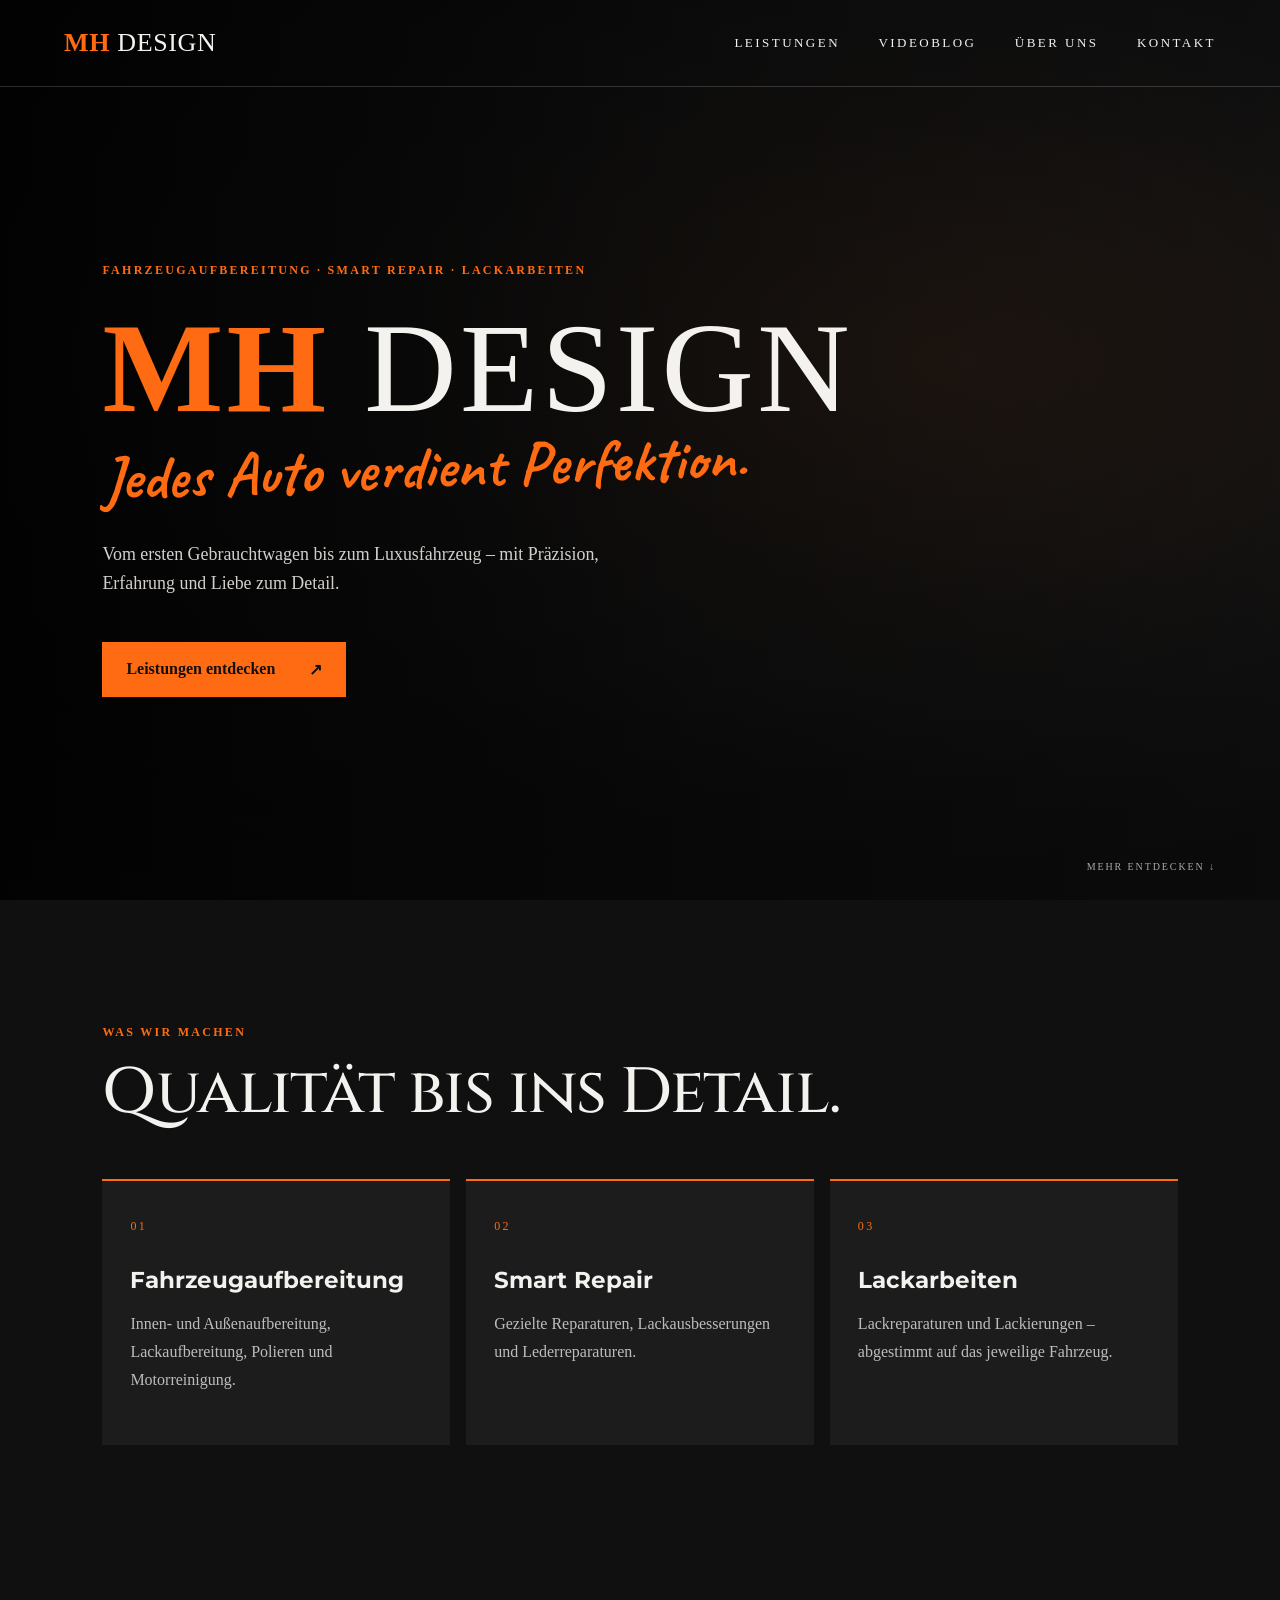
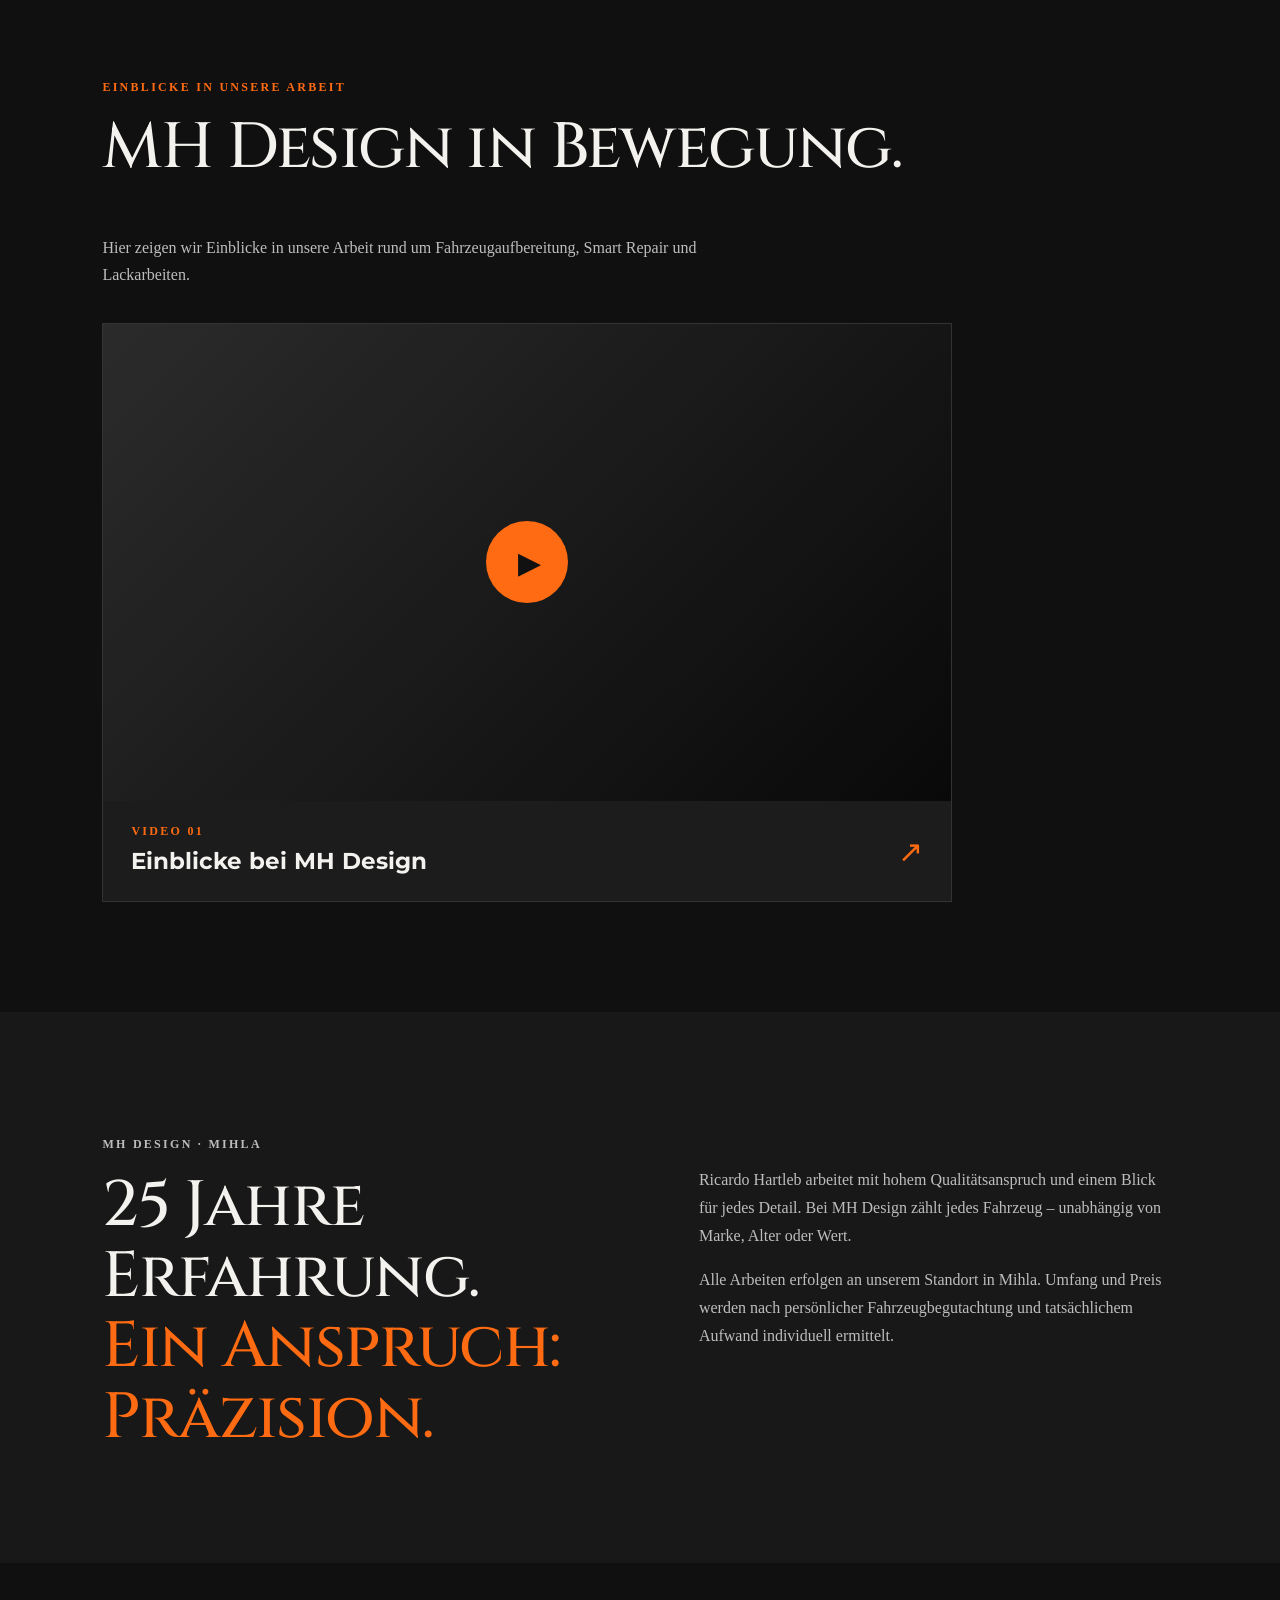
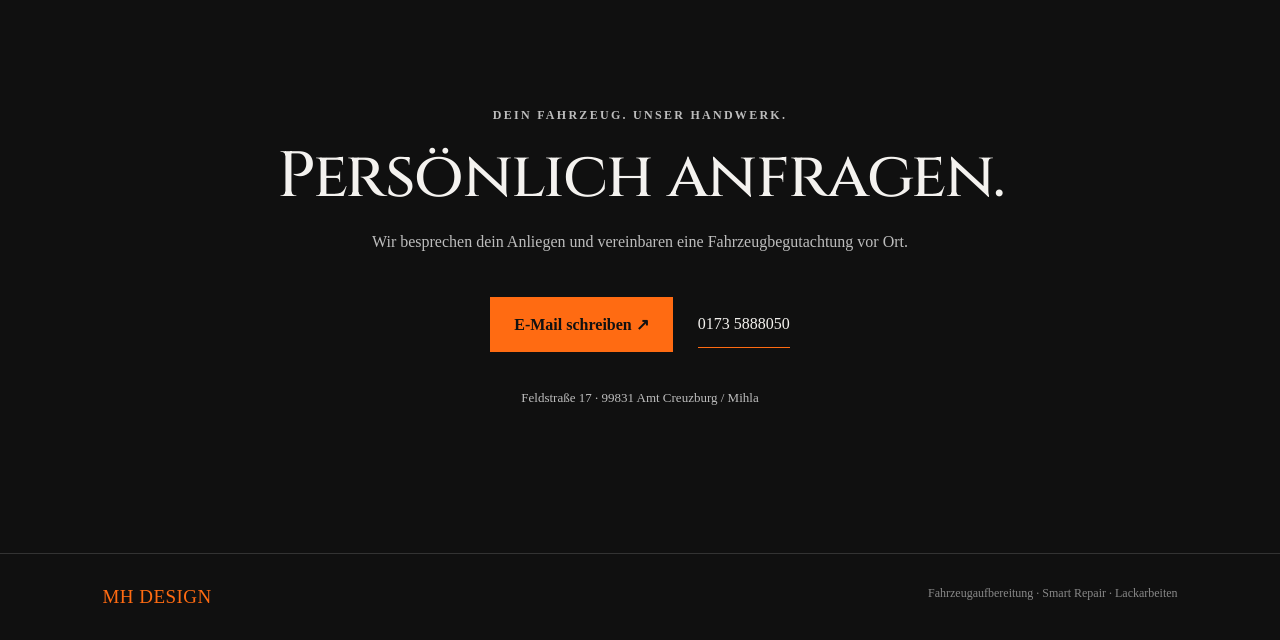
==== index.html @ f932d49b "Add supplied video and complete unpublished videoblog player" ====
<!doctype html>
<html lang="de"><head><meta charset="utf-8"><meta name="viewport" content="width=device-width, initial-scale=1"><meta name="theme-color" content="#101010"><meta name="description" content="MH Design in Mihla: Fahrzeugaufbereitung, Smart Repair und Lackarbeiten mit 25 Jahren Erfahrung. Individuelle Begutachtung vor Ort."><meta name="robots" content="noindex,nofollow"><title>MH Design | Fahrzeugaufbereitung & Smart Repair in Mihla</title><link rel="stylesheet" href="styles.css"></head>
<body><header class="nav"><a class="brand" href="#start" aria-label="MH Design Startseite"><span>MH</span> DESIGN</a><nav aria-label="Hauptnavigation"><a href="#leistungen">Leistungen</a><a href="#videoblog">Videoblog</a><a href="#ueber-uns">Über uns</a><a href="#kontakt">Kontakt</a></nav></header>
<main><section class="hero" id="start" aria-label="MH Design Fahrzeugaufbereitung und Smart Repair"><div class="shade"></div><div class="hero-content"><p class="eyebrow">FAHRZEUGAUFBEREITUNG · SMART REPAIR · LACKARBEITEN</p><h1><span>MH</span> DESIGN</h1><p class="claim">Jedes Auto verdient Perfektion.</p><p class="intro">Vom ersten Gebrauchtwagen bis zum Luxusfahrzeug – mit Präzision, Erfahrung und Liebe zum Detail.</p><a class="cta" href="#leistungen">Leistungen entdecken <span aria-hidden="true">↗</span></a></div><div class="scroll-note" aria-hidden="true">MEHR ENTDECKEN ↓</div></section>
<section id="leistungen" class="section"><p class="eyebrow">WAS WIR MACHEN</p><h2>Qualität bis ins Detail.</h2><div class="cards"><article><span class="number">01</span><h3>Fahrzeugaufbereitung</h3><p>Innen- und Außenaufbereitung, Lackaufbereitung, Polieren und Motorreinigung.</p></article><article><span class="number">02</span><h3>Smart Repair</h3><p>Gezielte Reparaturen, Lackausbesserungen und Lederreparaturen.</p></article><article><span class="number">03</span><h3>Lackarbeiten</h3><p>Lackreparaturen und Lackierungen – abgestimmt auf das jeweilige Fahrzeug.</p></article></div></section>
<section id="videoblog" class="section video-blog"><p class="eyebrow">EINBLICKE IN UNSERE ARBEIT</p><h2>MH Design in Bewegung.</h2><p>Hier zeigen wir Einblicke in unsere Arbeit rund um Fahrzeugaufbereitung, Smart Repair und Lackarbeiten.</p><a class="video-card" href="videoblog.html" aria-label="Videoblog öffnen"><div class="video-cover"><span class="play" aria-hidden="true">▶</span></div><div class="video-meta"><div><span class="eyebrow">VIDEO 01</span><h3>Einblicke bei MH Design</h3></div><span class="video-arrow" aria-hidden="true">↗</span></div></a></section>
<section id="ueber-uns" class="section about"><div><p class="eyebrow">MH DESIGN · MIHLA</p><h2>25 Jahre Erfahrung.<br><em>Ein Anspruch: Präzision.</em></h2></div><div><p>Ricardo Hartleb arbeitet mit hohem Qualitätsanspruch und einem Blick für jedes Detail. Bei MH Design zählt jedes Fahrzeug – unabhängig von Marke, Alter oder Wert.</p><p>Alle Arbeiten erfolgen an unserem Standort in Mihla. Umfang und Preis werden nach persönlicher Fahrzeugbegutachtung und tatsächlichem Aufwand individuell ermittelt.</p></div></section>
<section id="kontakt" class="section contact"><p class="eyebrow">DEIN FAHRZEUG. UNSER HANDWERK.</p><h2>Persönlich anfragen.</h2><p>Wir besprechen dein Anliegen und vereinbaren eine Fahrzeugbegutachtung vor Ort.</p><div class="contact-actions"><a class="cta" href="mailto:mhdesign.smartrepair@gmail.com">E-Mail schreiben ↗</a><a class="secondary" href="tel:+491735888050">0173 5888050</a></div><p class="address">Feldstraße 17 · 99831 Amt Creuzburg / Mihla</p></section></main><footer><span>MH DESIGN</span><span>Fahrzeugaufbereitung · Smart Repair · Lackarbeiten</span></footer>
</body></html>
---- styles.css ----
@import url('https://fonts.googleapis.com/css2?family=Cinzel:wght@400;500;600;700&family=Montserrat:wght@400;500;600;700;800&family=Caveat:wght@500;600;700&display=swap');
:root{color-scheme:dark;--orange:#ff6b12;--bg:#101010;--fg:#f4f2ef}*{box-sizing:border-box}html{scroll-behavior:smooth}body{margin:0;background:var(--bg);color:var(--fg);font-family:'Times New Roman',Times,'Liberation Serif',serif}a{color:inherit;text-decoration:none}.nav{position:absolute;z-index:5;top:0;left:0;width:100%;display:flex;align-items:center;justify-content:space-between;padding:28px clamp(20px,5vw,90px);border-bottom:1px solid #ffffff2a}.brand{font-family:'Times New Roman',Times,'Liberation Serif',serif;font-size:26px;letter-spacing:.08em}.brand span,h1 span{color:var(--orange)}nav{display:flex;gap:clamp(12px,3vw,42px)}nav a{font-size:13px;letter-spacing:.08em}nav a:hover,.secondary:hover{color:var(--orange)}.hero{position:relative;min-height:100svh;display:flex;align-items:center;overflow:hidden;background:radial-gradient(ellipse at 75% 40%,#31231b 0%,#171717 44%,#080808 100%)}.hero-video,.shade{position:absolute;inset:0;width:100%;height:100%}.hero-video{object-fit:cover}.shade{background:linear-gradient(90deg,rgba(0,0,0,.85) 0%,rgba(0,0,0,.52) 54%,rgba(0,0,0,.35) 100%),linear-gradient(0deg,#101010 0%,transparent 24%)}.hero-content{position:relative;z-index:2;max-width:950px;padding:145px clamp(20px,8vw,140px) 100px}.eyebrow{color:var(--orange);font-size:12px;font-weight:700;letter-spacing:.24em;line-height:1.7}h1{font-family:'Times New Roman',Times,'Liberation Serif',serif;font-size:clamp(64px,10vw,148px);font-weight:400;letter-spacing:-.06em;line-height:1.02;margin:22px 0 14px;white-space:nowrap}.claim{font-size:clamp(23px,3vw,42px);font-weight:700;margin:0 0 22px}.intro{max-width:570px;color:#d3d0cc;font-size:clamp(16px,1.4vw,19px);line-height:1.65}.cta{display:inline-flex;gap:34px;align-items:center;justify-content:space-between;background:var(--orange);padding:18px 24px;margin-top:25px;color:#111;font-weight:800;transition:background .2s}.cta:hover{background:#ff914c}.scroll-note{position:absolute;z-index:2;bottom:28px;right:5vw;color:#aaa;font-size:10px;letter-spacing:.25em}.section{padding:110px clamp(20px,8vw,140px);max-width:1600px;margin:auto}h2{font-size:clamp(38px,5vw,68px);line-height:1.1;letter-spacing:-.035em;margin:16px 0 50px}.cards{display:grid;grid-template-columns:repeat(3,1fr);gap:16px}.cards article{padding:35px 28px;background:#1c1c1c;border-top:2px solid var(--orange);min-height:260px}.number{color:var(--orange);font-size:12px;letter-spacing:.2em}h3{font-size:23px;margin:32px 0 14px}.cards p,.about p,.contact p{color:#bdbdbd;line-height:1.75}.about{display:grid;grid-template-columns:1.1fr 1fr;gap:70px;background:#181818}.about h2{margin-bottom:0}.about em{font-style:normal;color:var(--orange)}.about>div:last-child{padding-top:28px}.contact{text-align:center;padding-top:130px;padding-bottom:130px}.contact h2{margin-bottom:15px}.contact-actions{display:flex;gap:25px;justify-content:center;align-items:center;flex-wrap:wrap}.secondary{margin-top:25px;border-bottom:1px solid var(--orange);padding:14px 0}.address{margin-top:35px;font-size:13px}footer{border-top:1px solid #333;padding:32px clamp(20px,8vw,140px);display:flex;justify-content:space-between;gap:15px;color:#888;font-size:12px}footer span:first-child{font-family:'Times New Roman',Times,'Liberation Serif',serif;color:var(--orange);font-size:19px}@media(max-width:700px){.nav{padding:18px 20px}.brand{font-size:19px}nav{gap:12px}nav a{font-size:11px}.hero-content{padding-top:140px}.eyebrow{font-size:10px}h1{font-size:clamp(50px,12vw,90px)}.cards,.about{grid-template-columns:1fr}.section{padding-top:75px;padding-bottom:75px}.about{gap:5px}.about>div:last-child{padding-top:0}footer{flex-direction:column}}@media(prefers-reduced-motion:reduce){html{scroll-behavior:auto}.hero-video{display:none}.hero{background:#171717 url('assets/1268.png') center/cover no-repeat}}
/* Typografie nach MH-Design-Werbematerialien: elegante Versalien, klare Lauftexte, sparsame Handschrift-Akzente. */
.brand,h1,footer span:first-child{font-weight:500;letter-spacing:.025em}
.brand span,h1 span{font-weight:600}
.eyebrow,nav a,.scroll-note{letter-spacing:.19em;text-transform:uppercase}
.claim{font-family:'Caveat',cursive;font-size:clamp(34px,4.8vw,70px);font-weight:700;line-height:1.05;color:var(--orange);transform:rotate(-2deg);transform-origin:left center;margin:6px 0 28px}
h2{font-family:'Cinzel',Georgia,serif;font-weight:500;letter-spacing:-.025em}
h3{font-family:'Montserrat',Arial,sans-serif;font-weight:700}
@media(max-width:700px){h1{font-size:clamp(43px,10.5vw,78px)}.claim{font-size:clamp(34px,8vw,52px)}}

/* Anklickbarer Videoblog */
.video-blog>p:not(.eyebrow){color:#bdbdbd;line-height:1.7;max-width:640px}.video-card{display:block;max-width:850px;margin-top:35px;background:#1c1c1c;overflow:hidden;border:1px solid #333}.video-card:hover{border-color:var(--orange)}.video-cover{aspect-ratio:16/9;background:linear-gradient(135deg,#2b2b2b,#090909);display:grid;place-items:center}.play{display:grid;place-items:center;background:var(--orange);color:#111;width:82px;height:82px;border-radius:50%;font-size:30px;padding-left:5px}.video-meta{display:flex;align-items:center;justify-content:space-between;padding:20px 28px}.video-meta h3{margin:6px 0}.video-arrow{font-size:30px;color:var(--orange)}.subnav{position:relative}.video-page{min-height:80vh;padding-top:65px}.video-page h1{font-size:clamp(48px,7vw,90px);white-space:normal}.video-page article{max-width:980px}.video-page article h2{font-size:clamp(25px,3vw,40px);margin:45px 0 20px}.blog-player{display:block;width:100%;aspect-ratio:16/9;background:#080808;border:1px solid #333}.video-page article p{color:#bdbdbd;line-height:1.7}.video-page .secondary{display:inline-block}
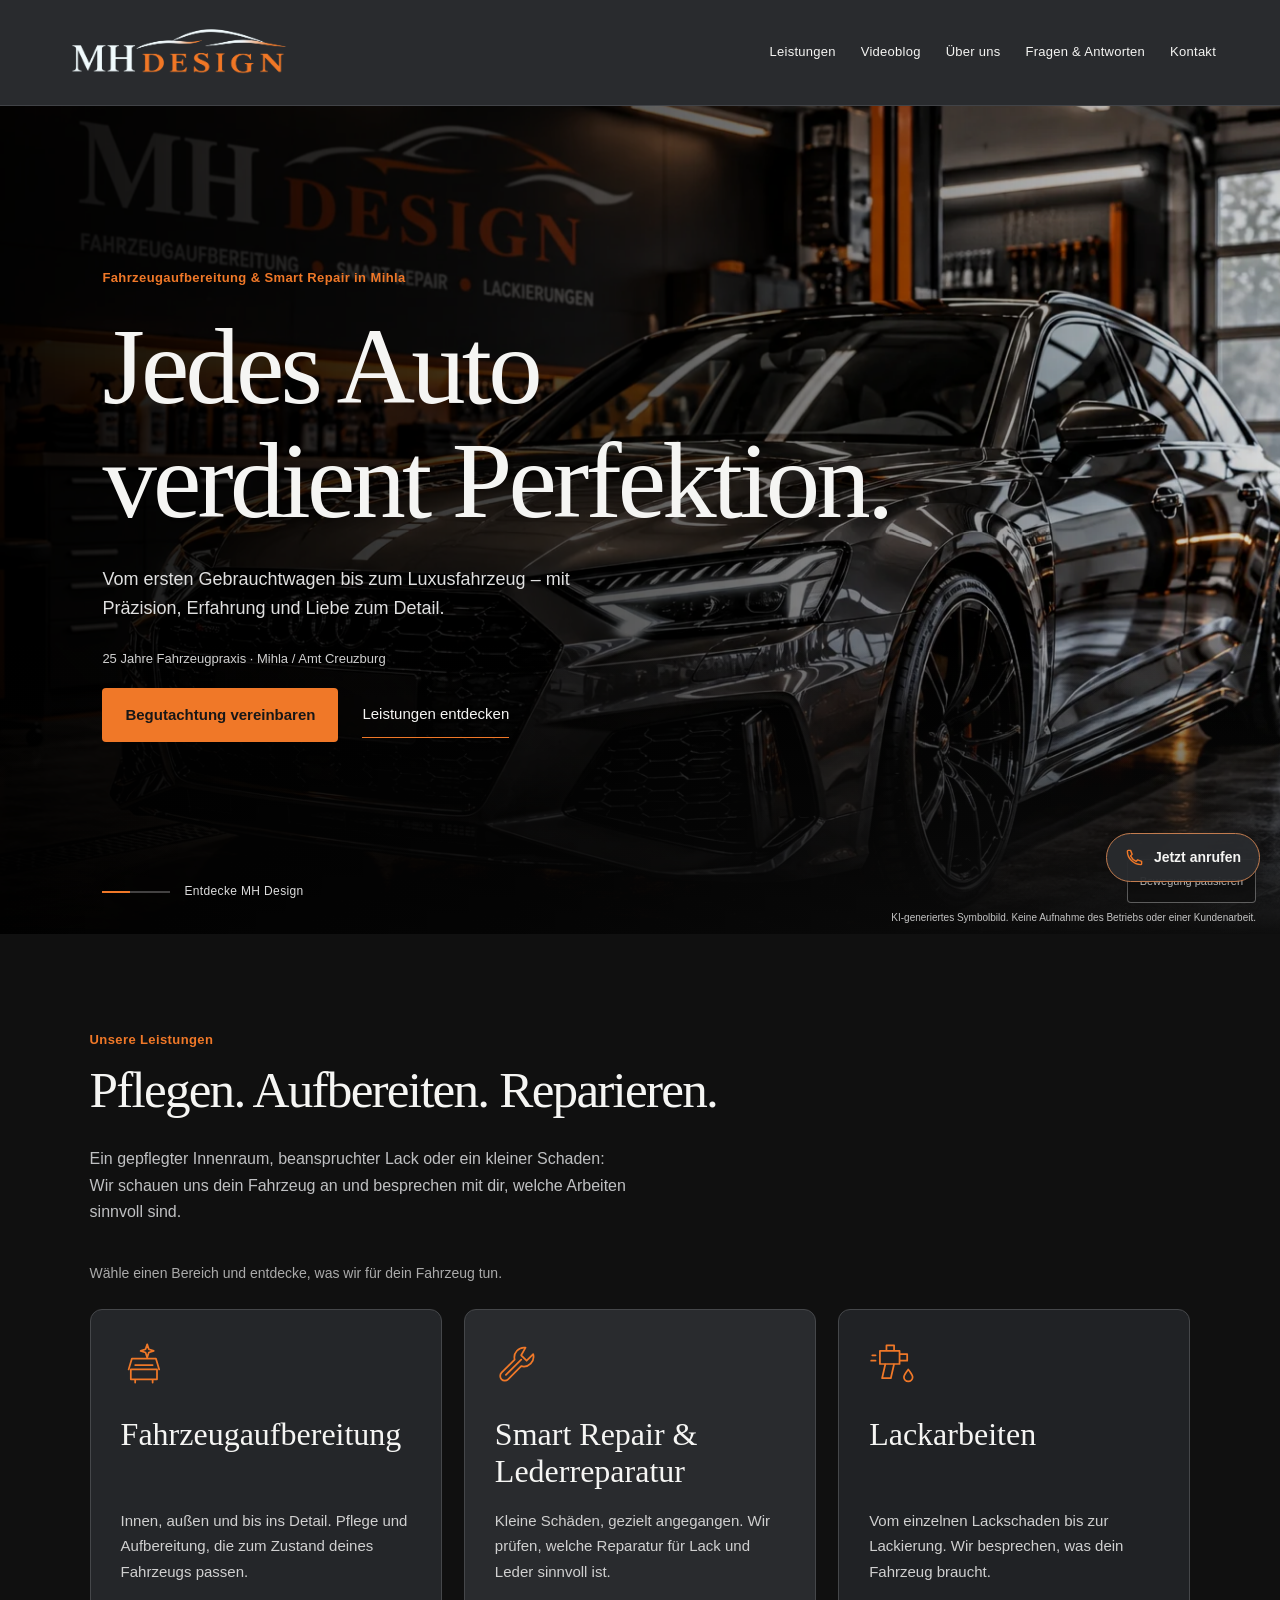
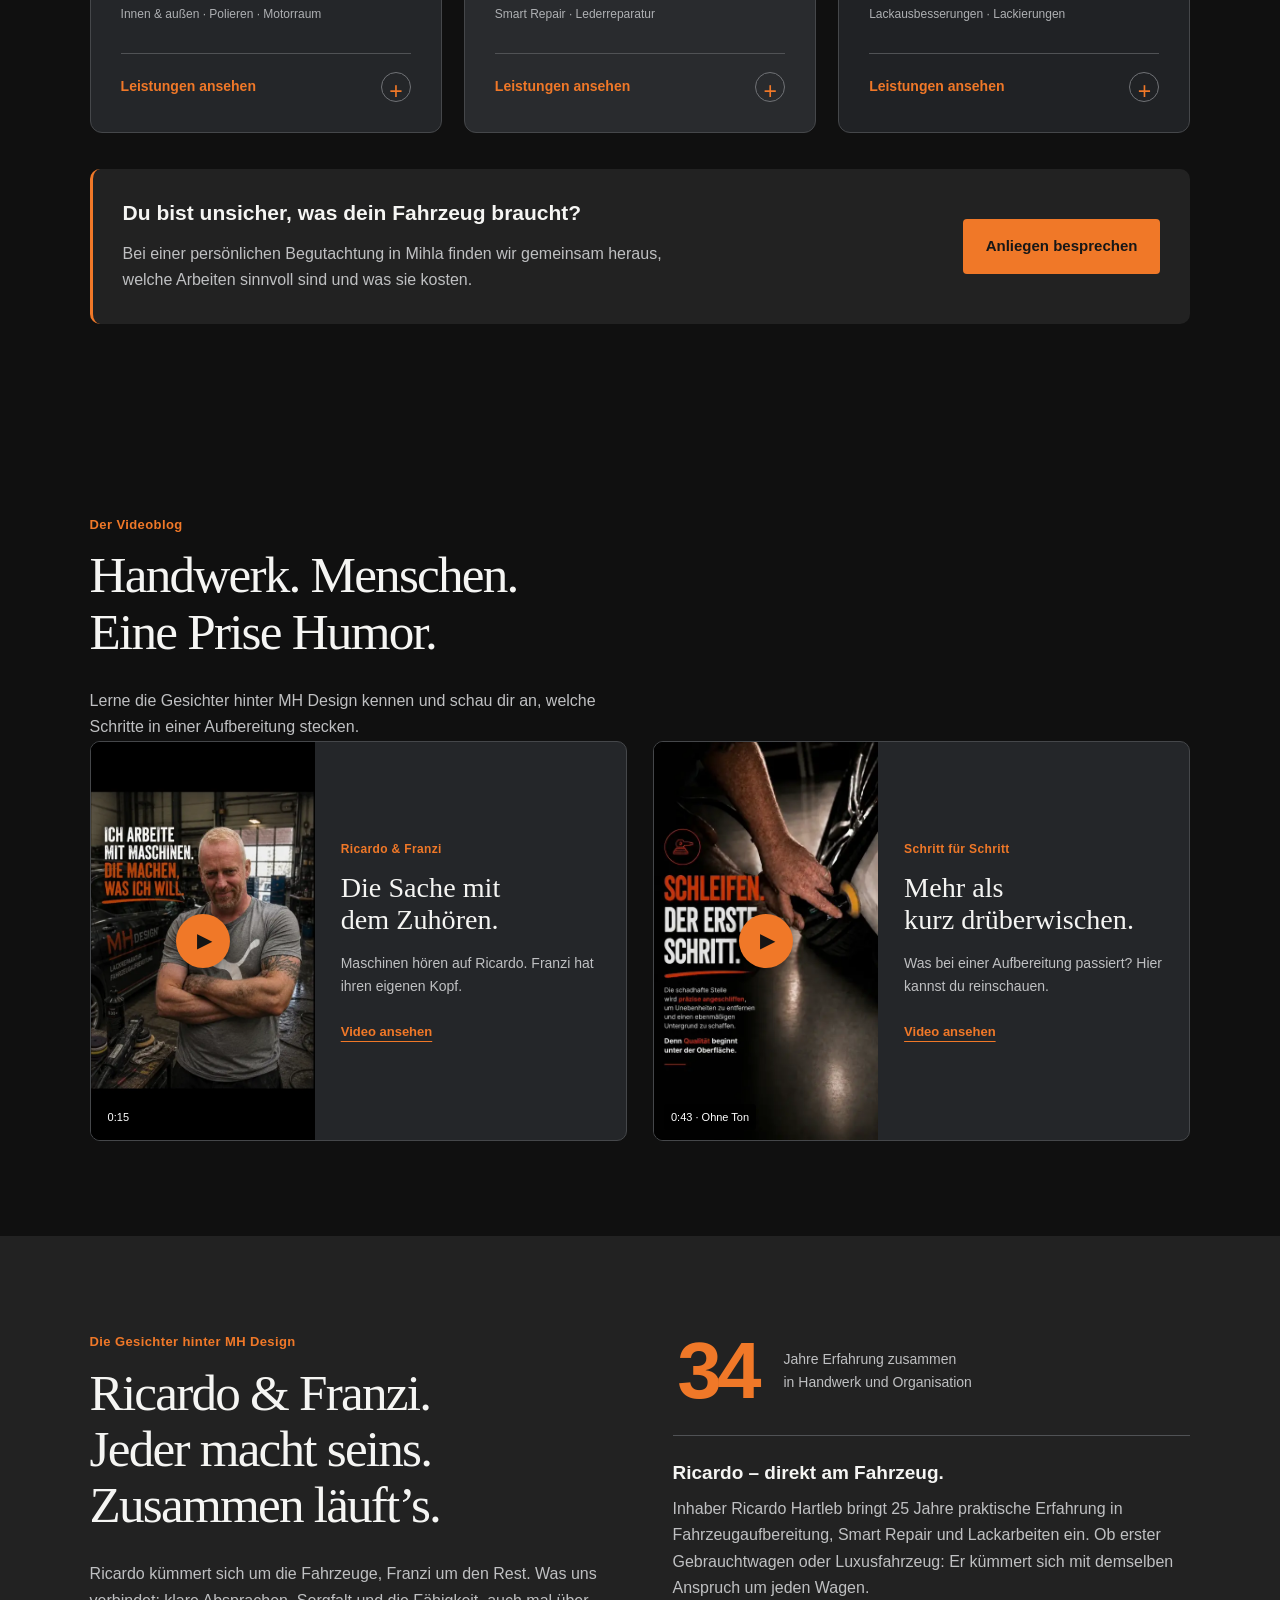
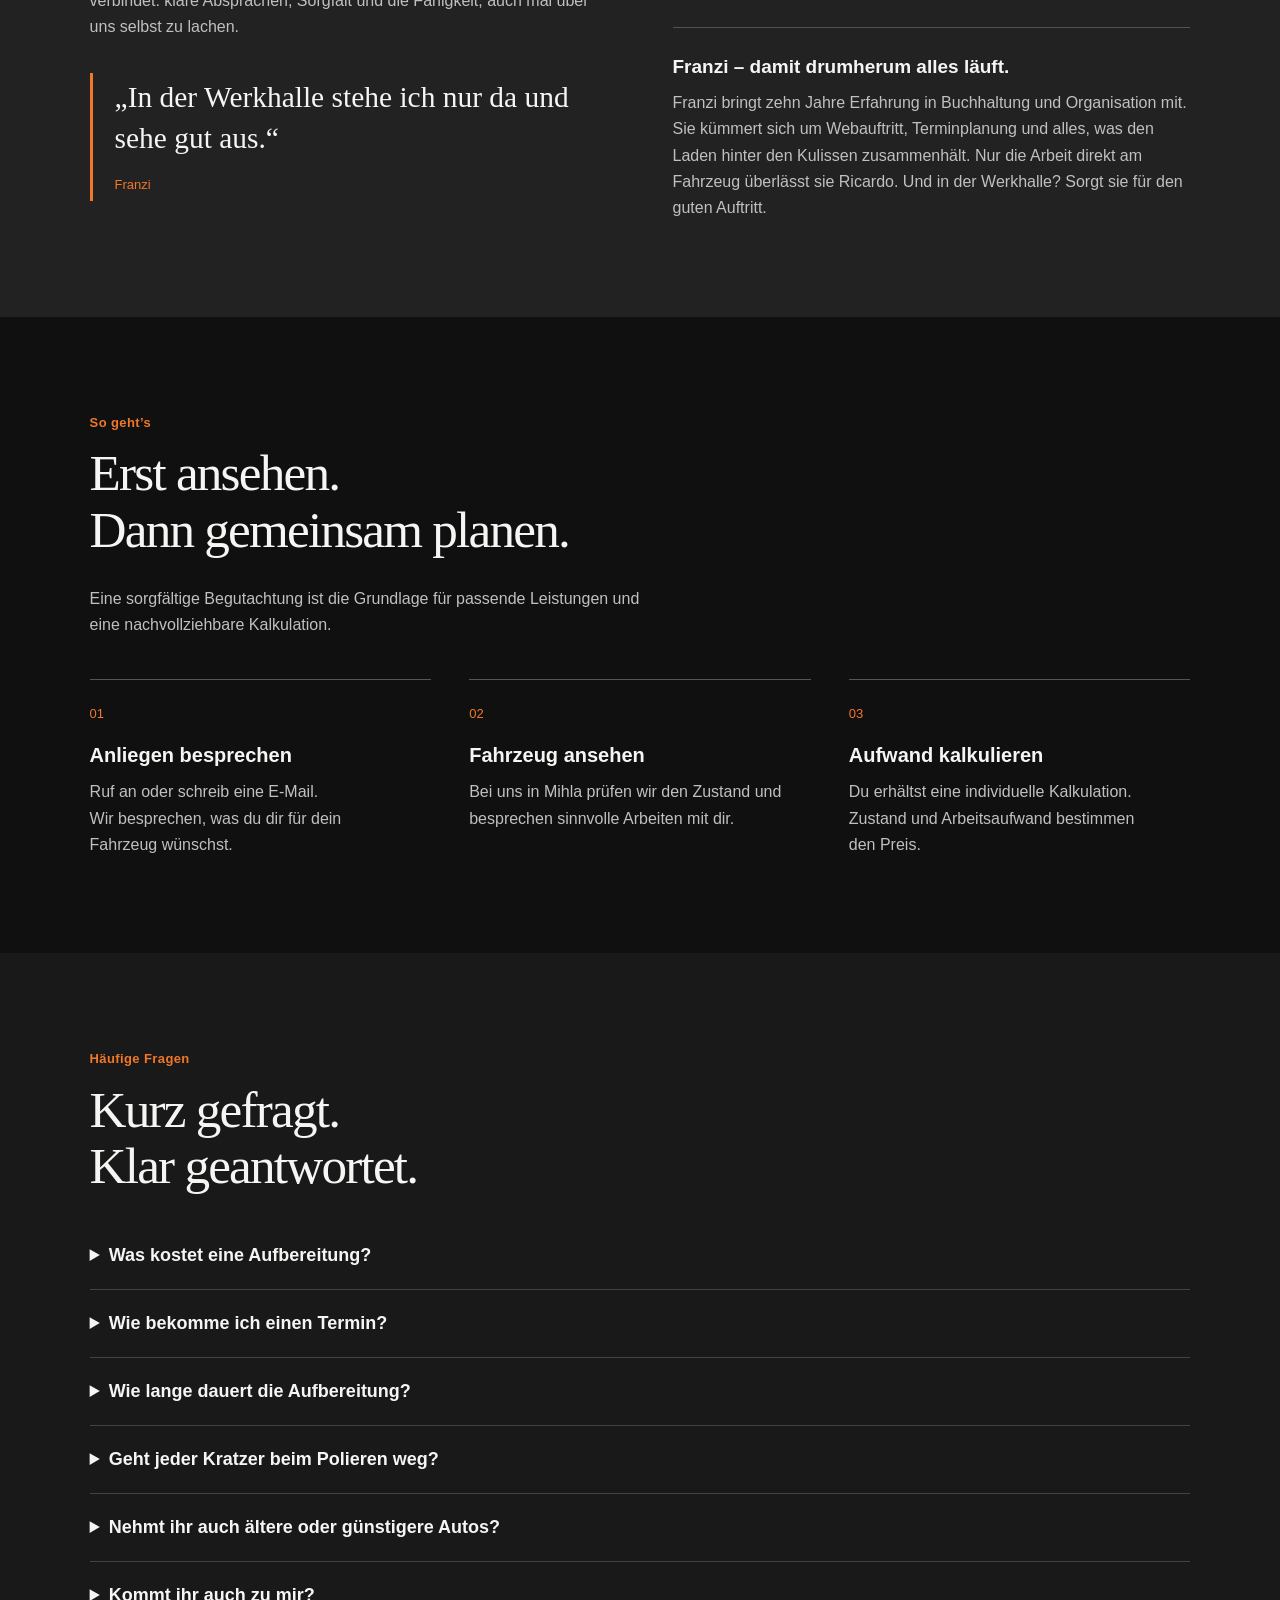
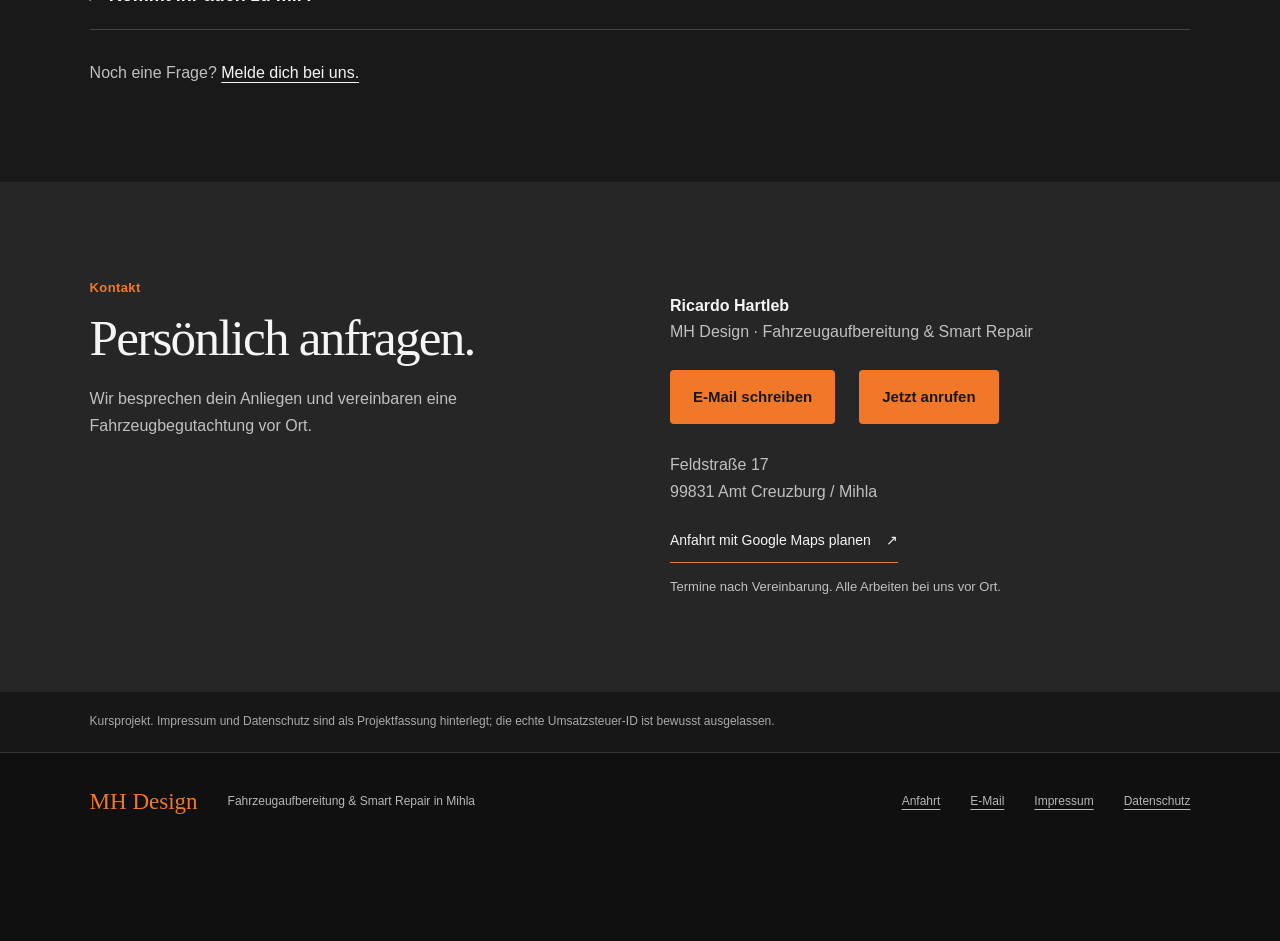
==== commit 11b0c951: "Publish complete MH Design course website for GitHub Pages" ====
--- a/index.html
+++ b/index.html
@@ -1,9 +1,28 @@
 <!doctype html>
-<html lang="de"><head><meta charset="utf-8"><meta name="viewport" content="width=device-width, initial-scale=1"><meta name="theme-color" content="#101010"><meta name="description" content="MH Design in Mihla: Fahrzeugaufbereitung, Smart Repair und Lackarbeiten mit 25 Jahren Erfahrung. Individuelle Begutachtung vor Ort."><meta name="robots" content="noindex,nofollow"><title>MH Design | Fahrzeugaufbereitung & Smart Repair in Mihla</title><link rel="stylesheet" href="styles.css"></head>
-<body><header class="nav"><a class="brand" href="#start" aria-label="MH Design Startseite"><span>MH</span> DESIGN</a><nav aria-label="Hauptnavigation"><a href="#leistungen">Leistungen</a><a href="#videoblog">Videoblog</a><a href="#ueber-uns">Über uns</a><a href="#kontakt">Kontakt</a></nav></header>
-<main><section class="hero" id="start" aria-label="MH Design Fahrzeugaufbereitung und Smart Repair"><div class="shade"></div><div class="hero-content"><p class="eyebrow">FAHRZEUGAUFBEREITUNG · SMART REPAIR · LACKARBEITEN</p><h1><span>MH</span> DESIGN</h1><p class="claim">Jedes Auto verdient Perfektion.</p><p class="intro">Vom ersten Gebrauchtwagen bis zum Luxusfahrzeug – mit Präzision, Erfahrung und Liebe zum Detail.</p><a class="cta" href="#leistungen">Leistungen entdecken <span aria-hidden="true">↗</span></a></div><div class="scroll-note" aria-hidden="true">MEHR ENTDECKEN ↓</div></section>
-<section id="leistungen" class="section"><p class="eyebrow">WAS WIR MACHEN</p><h2>Qualität bis ins Detail.</h2><div class="cards"><article><span class="number">01</span><h3>Fahrzeugaufbereitung</h3><p>Innen- und Außenaufbereitung, Lackaufbereitung, Polieren und Motorreinigung.</p></article><article><span class="number">02</span><h3>Smart Repair</h3><p>Gezielte Reparaturen, Lackausbesserungen und Lederreparaturen.</p></article><article><span class="number">03</span><h3>Lackarbeiten</h3><p>Lackreparaturen und Lackierungen – abgestimmt auf das jeweilige Fahrzeug.</p></article></div></section>
-<section id="videoblog" class="section video-blog"><p class="eyebrow">EINBLICKE IN UNSERE ARBEIT</p><h2>MH Design in Bewegung.</h2><p>Hier zeigen wir Einblicke in unsere Arbeit rund um Fahrzeugaufbereitung, Smart Repair und Lackarbeiten.</p><a class="video-card" href="videoblog.html" aria-label="Videoblog öffnen"><div class="video-cover"><span class="play" aria-hidden="true">▶</span></div><div class="video-meta"><div><span class="eyebrow">VIDEO 01</span><h3>Einblicke bei MH Design</h3></div><span class="video-arrow" aria-hidden="true">↗</span></div></a></section>
-<section id="ueber-uns" class="section about"><div><p class="eyebrow">MH DESIGN · MIHLA</p><h2>25 Jahre Erfahrung.<br><em>Ein Anspruch: Präzision.</em></h2></div><div><p>Ricardo Hartleb arbeitet mit hohem Qualitätsanspruch und einem Blick für jedes Detail. Bei MH Design zählt jedes Fahrzeug – unabhängig von Marke, Alter oder Wert.</p><p>Alle Arbeiten erfolgen an unserem Standort in Mihla. Umfang und Preis werden nach persönlicher Fahrzeugbegutachtung und tatsächlichem Aufwand individuell ermittelt.</p></div></section>
-<section id="kontakt" class="section contact"><p class="eyebrow">DEIN FAHRZEUG. UNSER HANDWERK.</p><h2>Persönlich anfragen.</h2><p>Wir besprechen dein Anliegen und vereinbaren eine Fahrzeugbegutachtung vor Ort.</p><div class="contact-actions"><a class="cta" href="mailto:mhdesign.smartrepair@gmail.com">E-Mail schreiben ↗</a><a class="secondary" href="tel:+491735888050">0173 5888050</a></div><p class="address">Feldstraße 17 · 99831 Amt Creuzburg / Mihla</p></section></main><footer><span>MH DESIGN</span><span>Fahrzeugaufbereitung · Smart Repair · Lackarbeiten</span></footer>
-</body></html>+<html lang="de"><head><meta charset="utf-8"><meta name="viewport" content="width=device-width, initial-scale=1"><meta name="theme-color" content="#101010"><meta name="description" content="MH Design in Mihla: Fahrzeugaufbereitung, Smart Repair und Lackarbeiten mit 25 Jahren Erfahrung. Individuelle Begutachtung vor Ort."><meta name="robots" content="noindex,nofollow"><title>MH Design | Fahrzeugaufbereitung & Smart Repair in Mihla</title><link rel="icon" href="assets/favicon.svg" type="image/svg+xml"><link rel="preload" as="image" href="assets/hero-konzept.webp"><meta name="color-scheme" content="dark"><link rel="stylesheet" href="styles.css"><link rel="stylesheet" href="service-cards.css"><link rel="stylesheet" href="motion.css"><script src="motion.js" defer></script><script src="site.js" defer></script></head>
+<body><div class="scroll-progress" aria-hidden="true"></div><a class="skip" href="#inhalt">Zum Inhalt</a><header class="nav"><a class="brand" href="#start" aria-label="MH Design Startseite"><img src="assets/logo-header.svg" width="2171" height="724" alt="MH Design"></a><nav aria-label="Hauptnavigation"><a href="#leistungen">Leistungen</a><a href="#videoblog">Videoblog</a><a href="#ueber-uns">Über uns</a><a href="#faq">Fragen & Antworten</a><a href="#kontakt">Kontakt</a></nav></header>
+<main id="inhalt"><section class="hero" id="start" aria-label="MH Design Fahrzeugaufbereitung und Smart Repair"><div class="shade"></div><div class="hero-content"><p class="eyebrow">Fahrzeugaufbereitung & Smart Repair in Mihla</p><h1>Jedes Auto verdient Perfektion.</h1><p class="intro">Vom ersten Gebrauchtwagen bis zum Luxusfahrzeug – mit Präzision, Erfahrung und Liebe zum Detail.</p><p class="hero-location">25 Jahre Fahrzeugpraxis · Mihla / Amt Creuzburg</p><div class="hero-actions"><a class="cta" href="#kontakt">Begutachtung vereinbaren</a><a class="secondary" href="#leistungen">Leistungen entdecken</a></div></div><a class="hero-progress" href="#leistungen"><span class="hero-progress-track" aria-hidden="true"></span>Entdecke MH Design</a><button class="motion-toggle" type="button" aria-pressed="false" hidden>Bewegung pausieren</button><p class="image-note">KI-generiertes Symbolbild. Keine Aufnahme des Betriebs oder einer Kundenarbeit.</p></section>
+<section id="leistungen" class="section services" aria-labelledby="services-title">
+<p class="eyebrow">Unsere Leistungen</p><h2 id="services-title">Pflegen. Aufbereiten. Reparieren.</h2>
+<p class="section-intro">Ein gepflegter Innenraum, beanspruchter Lack oder ein kleiner Schaden: Wir schauen uns dein Fahrzeug an und besprechen mit dir, welche Arbeiten sinnvoll sind.</p>
+<p class="service-instruction">Wähle einen Bereich und entdecke, was wir für dein Fahrzeug tun.</p><div class="service-deck">
+<details class="service-tile" id="aufbereitung"><summary><svg class="service-icon" viewBox="0 0 42 44" aria-hidden="true" fill="none" stroke="currentColor" stroke-width="1.6" stroke-linecap="round" stroke-linejoin="round"><path d="m6 27 3-10h22l3 10M8 27h24v9H8zM12 36v3m16-3v3M12 23h16M23 4l1.5 4.5L29 10l-4.5 1.5L23 16l-1.5-4.5L17 10l4.5-1.5z"/></svg><span class="tile-title" role="heading" aria-level="3">Fahrzeugaufbereitung</span><span class="tile-intro">Innen, außen und bis ins Detail. Pflege und Aufbereitung, die zum Zustand deines Fahrzeugs passen.</span><span class="tile-topics">Innen & außen · Polieren · Motorraum</span><span class="tile-action"><span class="label-closed">Leistungen ansehen</span><span class="label-open">Details schließen</span><span class="tile-plus" aria-hidden="true">+</span></span></summary><div class="tile-details">
+<div><h4>Innenaufbereitung</h4><p>Reinigung und Pflege der Oberflächen im Innenraum, abgestimmt auf Material und Zustand. Besonders beanspruchte Stellen sehen wir uns gemeinsam an.</p></div>
+<div><h4>Außenaufbereitung</h4><p>Sorgfältige Reinigung und Pflege der Außenflächen. Was dein Fahrzeug darüber hinaus braucht, klären wir bei der Begutachtung.</p></div>
+<div><h4>Lackaufbereitung & Polieren</h4><p>Für mehr Glanz und ein gleichmäßigeres Oberflächenbild. Welche Spuren sich durch Polieren verbessern lassen, hängt von ihrer Tiefe und vom Lackzustand ab.</p></div>
+<div><h4>Motorreinigung</h4><p>Reinigung des Motorraums nach individueller Prüfung. Methode und Umfang stimmen wir auf das Fahrzeug ab.</p></div>
+<a class="tile-contact" href="#kontakt">Dazu beraten lassen</a></div></details>
+<details class="service-tile" id="reparaturen"><summary><svg class="service-icon" viewBox="0 0 42 44" aria-hidden="true" fill="none" stroke="currentColor" stroke-width="1.6" stroke-linecap="round" stroke-linejoin="round"><path d="m9 32 14-14m4-11a9 9 0 0 0-10 11L5 30a4 4 0 0 0 6 6l12-12A9 9 0 0 0 34 13l-6 6-5-5z"/></svg><span class="tile-title" role="heading" aria-level="3">Smart Repair & Lederreparatur</span><span class="tile-intro">Kleine Schäden, gezielt angegangen. Wir prüfen, welche Reparatur für Lack und Leder sinnvoll ist.</span><span class="tile-topics">Smart Repair · Lederreparatur</span><span class="tile-action"><span class="label-closed">Leistungen ansehen</span><span class="label-open">Details schließen</span><span class="tile-plus" aria-hidden="true">+</span></span></summary><div class="tile-details">
+<div><h4>Smart Repair</h4><p>Gezielte Instandsetzung geeigneter kleinerer Schäden. Art, Lage und Ausmaß bestimmen, ob Smart Repair für dein Fahrzeug infrage kommt.</p></div>
+<div><h4>Lederreparaturen</h4><p>Instandsetzung beanspruchter oder beschädigter Lederoberflächen. Wir prüfen das Material und besprechen, was an der betroffenen Stelle möglich ist.</p></div>
+<a class="tile-contact" href="#kontakt">Dazu beraten lassen</a></div></details>
+<details class="service-tile" id="lackarbeiten"><summary><svg class="service-icon" viewBox="0 0 42 44" aria-hidden="true" fill="none" stroke="currentColor" stroke-width="1.6" stroke-linecap="round" stroke-linejoin="round"><path d="M9 10h18v12H9zM27 13h7v6h-7M14 22l-3 13h8l3-13M5 14H2m3 5H1m14-9V5h7v5M35 27c0 0-4 5-4 7a4 4 0 0 0 8 0c0-2-4-7-4-7z"/></svg><span class="tile-title" role="heading" aria-level="3">Lackarbeiten</span><span class="tile-intro">Vom einzelnen Lackschaden bis zur Lackierung. Wir besprechen, was dein Fahrzeug braucht.</span><span class="tile-topics">Lackausbesserungen · Lackierungen</span><span class="tile-action"><span class="label-closed">Leistungen ansehen</span><span class="label-open">Details schließen</span><span class="tile-plus" aria-hidden="true">+</span></span></summary><div class="tile-details">
+<div><h4>Lackausbesserungen</h4><p>Gezielte Ausbesserung örtlich begrenzter Lackschäden, soweit der Zustand der betroffenen und angrenzenden Flächen es zulässt.</p></div>
+<div><h4>Lackierungen</h4><p>Lackarbeiten nach persönlicher Begutachtung. Flächen, gewünschtes Ergebnis und notwendigen Aufwand stimmen wir vorab mit dir ab.</p></div>
+<a class="tile-contact" href="#kontakt">Dazu beraten lassen</a></div></details>
+</div><div class="service-consult"><div><h3>Du bist unsicher, was dein Fahrzeug braucht?</h3><p>Bei einer persönlichen Begutachtung in Mihla finden wir gemeinsam heraus, welche Arbeiten sinnvoll sind und was sie kosten.</p></div><a class="cta" href="#kontakt">Anliegen besprechen</a></div>
+</section>
+<section id="videoblog" class="section video-blog" aria-labelledby="video-title"><div class="video-heading"><p class="eyebrow">Der Videoblog</p><h2 id="video-title">Handwerk. Menschen.<br>Eine Prise Humor.</h2><p class="section-intro">Lerne die Gesichter hinter MH Design kennen und schau dir an, welche Schritte in einer Aufbereitung stecken.</p></div><div class="video-grid"><a class="video-card" href="videoblog.html#video-01" aria-label="Ricardo und Franzi: 15-Sekunden-Video ansehen"><div class="video-cover"><img src="assets/video-humor-poster.webp" width="540" height="960" loading="lazy" decoding="async" alt="Ricardo im ersten Motiv des humorvollen Vorstellungsvideos"><span class="play" aria-hidden="true">▶</span><span class="video-duration">0:15</span></div><div class="video-meta"><p class="eyebrow">Ricardo & Franzi</p><h3>Die Sache mit dem Zuhören.</h3><p>Maschinen hören auf Ricardo. Franzi hat ihren eigenen Kopf.</p><span class="video-watch">Video ansehen</span></div></a><a class="video-card" href="videoblog.html#video-02" aria-label="Aufbereitung Schritt für Schritt: 43-Sekunden-Video ohne Ton ansehen"><div class="video-cover"><img src="assets/video-aufbereitung-poster.webp" width="478" height="850" loading="lazy" decoding="async" alt="Videomotiv mit dem ersten Arbeitsschritt: Schleifen einer Fahrzeugoberfläche"><span class="play" aria-hidden="true">▶</span><span class="video-duration">0:43 · Ohne Ton</span></div><div class="video-meta"><p class="eyebrow">Schritt für Schritt</p><h3>Mehr als kurz drüberwischen.</h3><p>Was bei einer Aufbereitung passiert? Hier kannst du reinschauen.</p><span class="video-watch">Video ansehen</span></div></a></div></section>
+<section id="ueber-uns" class="section about" aria-labelledby="about-title"><div><p class="eyebrow">Die Gesichter hinter MH Design</p><h2 id="about-title">Ricardo & Franzi.<br>Jeder macht seins.<br>Zusammen läuft’s.</h2><p>Ricardo kümmert sich um die Fahrzeuge, Franzi um den Rest. Was uns verbindet: klare Absprachen, Sorgfalt und die Fähigkeit, auch mal über uns selbst zu lachen.</p><blockquote class="team-quote"><p>„In der Werkhalle stehe ich nur da und sehe gut aus.“</p><cite>Franzi</cite></blockquote></div><div class="about-story"><p class="experience"><strong>35</strong><span>Jahre Erfahrung zusammen<br>in Handwerk und Organisation</span></p><div class="team-role"><h3>Ricardo – direkt am Fahrzeug.</h3><p>Inhaber Ricardo Hartleb bringt 25 Jahre praktische Erfahrung in Fahrzeugaufbereitung, Smart Repair und Lackarbeiten ein. Ob erster Gebrauchtwagen oder Luxusfahrzeug: Er kümmert sich mit demselben Anspruch um jeden Wagen.</p></div><div class="team-role"><h3>Franzi – damit drumherum alles läuft.</h3><p>Franzi bringt zehn Jahre Erfahrung in Buchhaltung und Organisation mit. Sie kümmert sich um Webauftritt, Terminplanung und alles, was den Laden hinter den Kulissen zusammenhält. Nur die Arbeit direkt am Fahrzeug überlässt sie Ricardo. Und in der Werkhalle? Sorgt sie für den guten Auftritt.</p></div></div></section>
+<section class="section" id="ablauf"><p class="eyebrow">So geht’s</p><h2>Erst ansehen.<br>Dann gemeinsam planen.</h2><p class="section-intro">Eine sorgfältige Begutachtung ist die Grundlage für passende Leistungen und eine nachvollziehbare Kalkulation.</p><div class="steps"><article class="step"><h3>Anliegen besprechen</h3><p>Ruf an oder schreib eine E-Mail. Wir besprechen, was du dir für dein Fahrzeug wünschst.</p></article><article class="step"><h3>Fahrzeug ansehen</h3><p>Bei uns in Mihla prüfen wir den Zustand und besprechen sinnvolle Arbeiten mit dir.</p></article><article class="step"><h3>Aufwand kalkulieren</h3><p>Du erhältst eine individuelle Kalkulation. Zustand und Arbeitsaufwand bestimmen den Preis.</p></article></div></section><section class="section faq" id="faq" aria-labelledby="faq-title"><p class="eyebrow">Häufige Fragen</p><h2 id="faq-title">Kurz gefragt.<br>Klar geantwortet.</h2><details><summary>Was kostet eine Aufbereitung?</summary><p>Jedes Auto bringt seine eigene Geschichte mit. Deshalb kalkulieren wir nach persönlicher Begutachtung – passend zu Zustand, Wünschen und Aufwand.</p></details><details><summary>Wie bekomme ich einen Termin?</summary><p>Ruf an oder schreib uns eine E-Mail. Wir besprechen dein Anliegen und vereinbaren eine Begutachtung bei uns in Mihla.</p></details><details><summary>Wie lange dauert die Aufbereitung?</summary><p>Etwas länger als unser 43-Sekunden-Video. Wie lange genau, hängt vom Fahrzeug und den vereinbarten Arbeiten ab. Das klären wir vorab mit dir.</p></details><details><summary>Geht jeder Kratzer beim Polieren weg?</summary><p>Vieles lässt sich verbessern, zaubern können wir nicht. Wir prüfen den Lack und erklären dir, ob Polieren, Smart Repair oder eine Lackarbeit sinnvoll ist.</p></details><details><summary>Nehmt ihr auch ältere oder günstigere Autos?</summary><p>Na klar. Vom ersten Gebrauchtwagen bis zum Luxusfahrzeug: Jedes Auto bekommt bei uns dieselbe Sorgfalt.</p></details><details><summary>Kommt ihr auch zu mir?</summary><p>Dein Auto kommt zu uns: Alle Arbeiten finden an unserem Standort in der Feldstraße 17 in Mihla statt. Einen mobilen Service bieten wir nicht an.</p></details><p class="faq-contact">Noch eine Frage? <a href="#kontakt">Melde dich bei uns.</a></p></section><section id="kontakt" class="section contact"><div><p class="eyebrow">Kontakt</p><h2>Persönlich anfragen.</h2><p>Wir besprechen dein Anliegen und vereinbaren eine Fahrzeugbegutachtung vor Ort.</p></div><div><p><strong>Ricardo Hartleb</strong><br>MH Design · Fahrzeugaufbereitung & Smart Repair</p><div class="contact-actions"><a class="cta" href="mailto:mhdesign.smartrepair@gmail.com">E-Mail schreiben</a><a class="cta contact-call" href="tel:+491735888050" aria-label="MH Design jetzt anrufen">Jetzt anrufen</a></div><p class="address">Feldstraße 17<br>99831 Amt Creuzburg / Mihla</p><a class="route-link" href="https://www.google.com/maps/dir/?api=1&amp;destination=Feldstra%C3%9Fe%2017%2C%2099831%20Amt%20Creuzburg%2C%20Mihla" target="_blank" rel="noopener noreferrer">Anfahrt mit Google Maps planen <span aria-hidden="true">↗</span></a><p class="contact-note">Termine nach Vereinbarung. Alle Arbeiten bei uns vor Ort.</p></div></section></main><aside class="draft-note">Kursprojekt. Impressum und Datenschutz sind als Projektfassung hinterlegt; die echte Umsatzsteuer-ID ist bewusst ausgelassen.</aside><footer class="footer"><a class="footer-brand" href="index.html">MH Design</a><span>Fahrzeugaufbereitung & Smart Repair in Mihla</span><a href="https://www.google.com/maps/dir/?api=1&amp;destination=Feldstra%C3%9Fe%2017%2C%2099831%20Amt%20Creuzburg%2C%20Mihla" target="_blank" rel="noopener noreferrer">Anfahrt</a><a href="mailto:mhdesign.smartrepair@gmail.com">E-Mail</a><a href="impressum.html">Impressum</a><a href="datenschutz.html">Datenschutz</a></footer><a class="quick-call" href="tel:+491735888050" aria-label="MH Design jetzt anrufen: 0173 5888050"><svg viewBox="0 0 24 24" aria-hidden="true" width="19" height="19" fill="none" stroke="currentColor" stroke-width="1.8" stroke-linecap="round" stroke-linejoin="round"><path d="M7 3H4a1 1 0 0 0-1 1c0 9 8 17 17 17a1 1 0 0 0 1-1v-3l-5-2-2 2a15 15 0 0 1-7-7l2-2z"/></svg><span>Jetzt anrufen</span></a>
+</body></html>
--- a/styles.css
+++ b/styles.css
@@ -1,13 +1,49 @@
-@import url('https://fonts.googleapis.com/css2?family=Cinzel:wght@400;500;600;700&family=Montserrat:wght@400;500;600;700;800&family=Caveat:wght@500;600;700&display=swap');
-:root{color-scheme:dark;--orange:#ff6b12;--bg:#101010;--fg:#f4f2ef}*{box-sizing:border-box}html{scroll-behavior:smooth}body{margin:0;background:var(--bg);color:var(--fg);font-family:'Times New Roman',Times,'Liberation Serif',serif}a{color:inherit;text-decoration:none}.nav{position:absolute;z-index:5;top:0;left:0;width:100%;display:flex;align-items:center;justify-content:space-between;padding:28px clamp(20px,5vw,90px);border-bottom:1px solid #ffffff2a}.brand{font-family:'Times New Roman',Times,'Liberation Serif',serif;font-size:26px;letter-spacing:.08em}.brand span,h1 span{color:var(--orange)}nav{display:flex;gap:clamp(12px,3vw,42px)}nav a{font-size:13px;letter-spacing:.08em}nav a:hover,.secondary:hover{color:var(--orange)}.hero{position:relative;min-height:100svh;display:flex;align-items:center;overflow:hidden;background:radial-gradient(ellipse at 75% 40%,#31231b 0%,#171717 44%,#080808 100%)}.hero-video,.shade{position:absolute;inset:0;width:100%;height:100%}.hero-video{object-fit:cover}.shade{background:linear-gradient(90deg,rgba(0,0,0,.85) 0%,rgba(0,0,0,.52) 54%,rgba(0,0,0,.35) 100%),linear-gradient(0deg,#101010 0%,transparent 24%)}.hero-content{position:relative;z-index:2;max-width:950px;padding:145px clamp(20px,8vw,140px) 100px}.eyebrow{color:var(--orange);font-size:12px;font-weight:700;letter-spacing:.24em;line-height:1.7}h1{font-family:'Times New Roman',Times,'Liberation Serif',serif;font-size:clamp(64px,10vw,148px);font-weight:400;letter-spacing:-.06em;line-height:1.02;margin:22px 0 14px;white-space:nowrap}.claim{font-size:clamp(23px,3vw,42px);font-weight:700;margin:0 0 22px}.intro{max-width:570px;color:#d3d0cc;font-size:clamp(16px,1.4vw,19px);line-height:1.65}.cta{display:inline-flex;gap:34px;align-items:center;justify-content:space-between;background:var(--orange);padding:18px 24px;margin-top:25px;color:#111;font-weight:800;transition:background .2s}.cta:hover{background:#ff914c}.scroll-note{position:absolute;z-index:2;bottom:28px;right:5vw;color:#aaa;font-size:10px;letter-spacing:.25em}.section{padding:110px clamp(20px,8vw,140px);max-width:1600px;margin:auto}h2{font-size:clamp(38px,5vw,68px);line-height:1.1;letter-spacing:-.035em;margin:16px 0 50px}.cards{display:grid;grid-template-columns:repeat(3,1fr);gap:16px}.cards article{padding:35px 28px;background:#1c1c1c;border-top:2px solid var(--orange);min-height:260px}.number{color:var(--orange);font-size:12px;letter-spacing:.2em}h3{font-size:23px;margin:32px 0 14px}.cards p,.about p,.contact p{color:#bdbdbd;line-height:1.75}.about{display:grid;grid-template-columns:1.1fr 1fr;gap:70px;background:#181818}.about h2{margin-bottom:0}.about em{font-style:normal;color:var(--orange)}.about>div:last-child{padding-top:28px}.contact{text-align:center;padding-top:130px;padding-bottom:130px}.contact h2{margin-bottom:15px}.contact-actions{display:flex;gap:25px;justify-content:center;align-items:center;flex-wrap:wrap}.secondary{margin-top:25px;border-bottom:1px solid var(--orange);padding:14px 0}.address{margin-top:35px;font-size:13px}footer{border-top:1px solid #333;padding:32px clamp(20px,8vw,140px);display:flex;justify-content:space-between;gap:15px;color:#888;font-size:12px}footer span:first-child{font-family:'Times New Roman',Times,'Liberation Serif',serif;color:var(--orange);font-size:19px}@media(max-width:700px){.nav{padding:18px 20px}.brand{font-size:19px}nav{gap:12px}nav a{font-size:11px}.hero-content{padding-top:140px}.eyebrow{font-size:10px}h1{font-size:clamp(50px,12vw,90px)}.cards,.about{grid-template-columns:1fr}.section{padding-top:75px;padding-bottom:75px}.about{gap:5px}.about>div:last-child{padding-top:0}footer{flex-direction:column}}@media(prefers-reduced-motion:reduce){html{scroll-behavior:auto}.hero-video{display:none}.hero{background:#171717 url('assets/1268.png') center/cover no-repeat}}
-/* Typografie nach MH-Design-Werbematerialien: elegante Versalien, klare Lauftexte, sparsame Handschrift-Akzente. */
-.brand,h1,footer span:first-child{font-weight:500;letter-spacing:.025em}
-.brand span,h1 span{font-weight:600}
-.eyebrow,nav a,.scroll-note{letter-spacing:.19em;text-transform:uppercase}
-.claim{font-family:'Caveat',cursive;font-size:clamp(34px,4.8vw,70px);font-weight:700;line-height:1.05;color:var(--orange);transform:rotate(-2deg);transform-origin:left center;margin:6px 0 28px}
-h2{font-family:'Cinzel',Georgia,serif;font-weight:500;letter-spacing:-.025em}
-h3{font-family:'Montserrat',Arial,sans-serif;font-weight:700}
-@media(max-width:700px){h1{font-size:clamp(43px,10.5vw,78px)}.claim{font-size:clamp(34px,8vw,52px)}}
-
-/* Anklickbarer Videoblog */
-.video-blog>p:not(.eyebrow){color:#bdbdbd;line-height:1.7;max-width:640px}.video-card{display:block;max-width:850px;margin-top:35px;background:#1c1c1c;overflow:hidden;border:1px solid #333}.video-card:hover{border-color:var(--orange)}.video-cover{aspect-ratio:16/9;background:linear-gradient(135deg,#2b2b2b,#090909);display:grid;place-items:center}.play{display:grid;place-items:center;background:var(--orange);color:#111;width:82px;height:82px;border-radius:50%;font-size:30px;padding-left:5px}.video-meta{display:flex;align-items:center;justify-content:space-between;padding:20px 28px}.video-meta h3{margin:6px 0}.video-arrow{font-size:30px;color:var(--orange)}.subnav{position:relative}.video-page{min-height:80vh;padding-top:65px}.video-page h1{font-size:clamp(48px,7vw,90px);white-space:normal}.video-page article{max-width:980px}.video-page article h2{font-size:clamp(25px,3vw,40px);margin:45px 0 20px}.blog-player{display:block;width:100%;aspect-ratio:16/9;background:#080808;border:1px solid #333}.video-page article p{color:#bdbdbd;line-height:1.7}.video-page .secondary{display:inline-block}
+/* Shared foundation. Service cards and motion have their own small stylesheets. */
+:root{color-scheme:dark;--orange:#f07828;--bg:#101010;--panel:#242629;--fg:#f5f5f3;--muted:#bfc0c2;--border:#45474a;--page-width:1440px;--gutter:clamp(24px,7vw,110px)}
+*{box-sizing:border-box}html{scroll-behavior:smooth;scroll-padding-top:24px}
+body{margin:0;padding-bottom:90px;background:var(--bg);color:var(--fg);font-family:'Segoe UI',Arial,sans-serif;line-height:1.65;-webkit-font-smoothing:antialiased}
+a{color:inherit;text-decoration:none}button{font:inherit}img,video,svg{max-width:100%}img{height:auto}
+a,button,summary{-webkit-tap-highlight-color:#f0782833}
+a:focus-visible,button:focus-visible,summary:focus-visible{outline:3px solid var(--orange);outline-offset:5px}
+a:active,button:active{transform:translateY(1px)}[hidden]{display:none!important}
+.skip{position:fixed;top:-100px;left:20px;z-index:40;background:var(--orange);color:#101010;padding:12px 18px;border-radius:4px}.skip:focus{top:10px}
+h1,h2{font-family:Georgia,'Times New Roman',serif;font-weight:400;letter-spacing:-.035em;line-height:1.1;text-wrap:balance}
+h1{font-size:clamp(52px,8.5vw,128px);margin:22px 0 28px;max-width:800px}h2{font-size:clamp(34px,4vw,56px);margin:12px 0 28px}
+h3{font-size:21px;line-height:1.35;font-weight:600;margin:0 0 14px;text-wrap:balance}p{text-wrap:pretty}p:last-child{margin-bottom:0}
+.eyebrow{color:var(--orange);font-size:13px;font-weight:600;letter-spacing:.03em;margin:0 0 12px}
+.section{max-width:var(--page-width);margin-inline:auto;padding:95px var(--gutter)}.section-intro{max-width:65ch;color:var(--muted);margin:0 0 36px}
+.nav{position:relative;z-index:5;display:flex;align-items:center;justify-content:space-between;gap:20px 32px;flex-wrap:wrap;width:100%;min-height:104px;padding:14px clamp(24px,5vw,90px);background:#292b2e;border-bottom:1px solid #414347}
+.brand{display:flex;align-items:center;flex-shrink:0;line-height:0;max-width:100%}.brand img{display:block;width:230px;height:auto;object-fit:contain;background:transparent}
+.nav nav{display:flex;flex-wrap:wrap;gap:4px 25px}.nav nav a{display:inline-flex;align-items:center;min-height:44px;font-size:13px;letter-spacing:.02em;border-bottom:2px solid transparent;transition:color .2s,border-color .2s}.nav nav a:hover,.nav nav a[aria-current="location"]{color:var(--orange);border-color:var(--orange)}
+.hero{position:relative;min-height:92svh;display:flex;align-items:center;overflow:hidden;background:#101010 url('assets/hero-konzept.webp') 65% center/cover}
+.shade{position:absolute;inset:0;background:linear-gradient(90deg,#000e 0%,#000b 40%,#0002 100%),linear-gradient(0deg,#101010,transparent 35%)}
+.hero-content{position:relative;z-index:2;width:100%;max-width:1000px;padding:90px clamp(24px,8vw,140px) 120px}.hero-content h1{line-height:1.04}
+.intro{max-width:500px;font-size:18px;color:#e0e0e0;margin:0 0 24px}.hero-location{font-size:13px;color:#d0d0d0;margin:0 0 18px}.hero-actions{display:flex;align-items:center;flex-wrap:wrap;gap:15px 24px}
+.cta{display:inline-flex;justify-content:center;align-items:center;min-height:48px;padding:14px 22px;background:var(--orange);color:#171717;font-weight:700;font-size:15px;border:1px solid transparent;border-radius:4px;transition:background .2s,transform .2s}.cta:hover{background:#ff934b}
+.secondary{display:inline-block;padding:10px 0;min-height:44px;border-bottom:1px solid var(--orange);font-size:15px;transition:color .2s}.secondary:hover{color:var(--orange)}
+.image-note{position:absolute;bottom:10px;right:24px;left:24px;text-align:right;font-size:10px;color:#c5c5c5;line-height:1.5}
+.service-consult{display:flex;align-items:center;justify-content:space-between;gap:30px;background:#222;padding:30px;margin-top:36px}.service-consult>div{max-width:65ch}.service-consult p{color:var(--muted);margin:0}.service-consult .cta{flex-shrink:0}
+.video-heading{max-width:780px}.video-heading .section-intro{max-width:62ch}.video-grid{display:grid;grid-template-columns:repeat(2,minmax(0,1fr));gap:26px}
+.video-card{display:grid;grid-template-columns:minmax(120px,.72fr) minmax(0,1fr);overflow:hidden;background:#242629;border:1px solid var(--border);border-radius:10px;transition:border-color .2s,transform .2s}.video-card:hover{border-color:var(--orange)}
+.video-cover{position:relative;display:grid;place-items:center;min-width:0;aspect-ratio:9/16;overflow:hidden;background:#000}.video-cover img{position:absolute;inset:0;width:100%;height:100%;object-fit:contain}
+.play{position:relative;display:grid;place-items:center;width:54px;height:54px;padding-left:3px;border-radius:50%;background:var(--orange);color:#151515;font-size:20px;box-shadow:0 2px 16px #0008}
+.video-duration{position:absolute;bottom:10px;left:10px;right:10px;justify-self:start;background:#000c;padding:4px 7px;border-radius:3px;color:#fff;font-size:11px;font-variant-numeric:tabular-nums;text-align:center}
+.video-meta{display:flex;flex-direction:column;justify-content:center;padding:26px;min-width:0}.video-meta .eyebrow{font-size:12px}.video-meta h3{font-family:Georgia,serif;font-size:clamp(23px,2.2vw,30px);font-weight:400;line-height:1.15;margin:0 0 16px}.video-meta>p:not(.eyebrow){font-size:14px;color:var(--muted);margin:0 0 22px}.video-watch{font-size:13px;color:var(--orange);font-weight:600;text-decoration:underline;text-underline-offset:5px}
+.about{display:grid;grid-template-columns:1fr 1fr;gap:65px;background:#222}.about p{max-width:60ch;color:var(--muted)}.about .eyebrow{color:var(--orange)}.experience{display:flex;align-items:center;gap:22px;padding-bottom:24px;margin:0 0 24px;border-bottom:1px solid #505255}.experience strong{font-size:80px;line-height:1;color:var(--orange);font-weight:600;font-variant-numeric:tabular-nums;letter-spacing:-.06em}.experience span{font-size:14px}
+.team-role h3{font-size:19px;margin:0 0 10px}.team-role p{margin:0}.team-role+.team-role{margin-top:26px;padding-top:26px;border-top:1px solid #505255}.team-quote{margin:32px 0 0;padding:4px 0 4px 22px;border-left:3px solid var(--orange)}.team-quote p{font-family:Georgia,serif;font-size:clamp(23px,2.3vw,30px);line-height:1.4;color:var(--fg);margin:0 0 12px}.team-quote cite{font-size:13px;font-style:normal;color:var(--orange)}
+.experience strong{display:inline-block;min-width:2ch;text-align:center}
+.legal-page{max-width:1100px;padding-top:65px}.legal-page h1{font-size:clamp(42px,7vw,76px);overflow-wrap:anywhere}.legal-page section{margin-top:38px;padding-top:26px;border-top:1px solid var(--border);scroll-margin-top:28px}.legal-page h2{font-family:'Segoe UI',Arial,sans-serif;font-size:24px;letter-spacing:0;font-weight:600;line-height:1.3;text-wrap:pretty;margin:0 0 18px}.legal-page p,.legal-page address{max-width:75ch;color:var(--muted)}.legal-page address{font-style:normal;line-height:1.8}.legal-page p a,.legal-page address a{color:var(--fg);text-decoration:underline;text-underline-offset:3px;overflow-wrap:anywhere}.legal-notice{padding:20px 24px;border-left:3px solid var(--orange);background:#242629;border-radius:0 6px 6px 0}.legal-notice strong{color:var(--fg);font-size:15px}.legal-notice p{font-size:14px;margin:8px 0 0}.legal-jump{display:flex;flex-wrap:wrap;gap:8px 22px;margin-top:28px}.legal-jump a{min-height:44px;padding:8px 0;border-bottom:1px solid #a8673d;font-size:14px}.legal-date{font-size:12px;margin-top:38px}.legal-page code{font-size:14px;color:var(--fg)}@media(max-width:760px){.legal-page{padding-top:40px}.legal-page h2{font-size:21px}.legal-notice{padding:18px}}
+.steps{display:grid;grid-template-columns:repeat(3,minmax(0,1fr));gap:38px;margin-top:40px;counter-reset:step}.step{border-top:1px solid #555;padding-top:20px}.step::before{counter-increment:step;content:'0' counter(step);color:var(--orange);font-size:13px;font-variant-numeric:tabular-nums}.step h3{font-size:20px;margin:16px 0 10px}.step p{color:var(--muted);margin:0}
+.faq{background:#191919}.faq details{padding:20px 0;border-bottom:1px solid #444}.faq summary{cursor:pointer;font-size:18px;font-weight:600;line-height:1.5;padding-right:12px}.faq details[open] summary{color:var(--orange)}.faq details p{max-width:70ch;color:var(--muted);margin:16px 0 4px}.faq-contact{margin:30px 0 0;color:var(--muted)}.faq-contact a{text-decoration:underline;text-underline-offset:4px;color:var(--fg)}
+.contact{display:grid;grid-template-columns:1fr 1fr;gap:60px;background:#262626}.contact p{color:var(--muted);max-width:60ch}.contact .eyebrow{color:var(--orange)}.contact h2{margin-bottom:20px}.contact strong{color:var(--fg)}.contact-actions{display:flex;align-items:center;gap:16px 24px;flex-wrap:wrap;margin-top:24px}.address{font-size:16px;margin:28px 0 14px}.route-link{display:inline-flex;align-items:center;gap:15px;min-height:44px;border-bottom:1px solid var(--orange);font-size:14px}.route-link:hover{color:var(--orange)}.contact-note{font-size:13px}
+.draft-note{max-width:var(--page-width);margin:auto;padding:20px var(--gutter);font-size:12px;color:#aaa;background:#171717}
+.footer{display:flex;align-items:center;flex-wrap:wrap;gap:18px 30px;border-top:1px solid #333;padding:30px var(--gutter);font-size:12px;color:#b7b7b7}.footer-brand{font-family:Georgia,serif;font-size:23px;color:var(--orange)}.footer>span{margin-right:auto}.footer>a:not(.footer-brand){padding:8px 0;text-decoration:underline;text-underline-offset:4px}
+.quick-call{position:fixed;bottom:calc(18px + env(safe-area-inset-bottom,0px));right:max(20px,env(safe-area-inset-right,0px));z-index:20;display:flex;align-items:center;justify-content:center;gap:10px;min-height:48px;padding:12px 18px;border:1px solid #c27c4f;border-radius:30px;background:#292b2ef5;color:var(--fg);font-size:14px;font-weight:600;box-shadow:0 4px 20px #0005;transition:background .2s,border-color .2s}.quick-call svg{color:var(--orange);flex-shrink:0}.quick-call:hover{background:#3b3d40;border-color:var(--orange)}
+.video-page{min-height:70vh;padding-top:60px}.video-page h1{font-size:clamp(46px,7vw,85px)}.video-page article{max-width:980px}.video-page article h2{font-size:clamp(28px,3vw,40px)}.video-page article p{color:var(--muted);max-width:70ch}.video-entry{margin-top:60px;padding-top:38px;border-top:1px solid #444;scroll-margin-top:30px}.blog-player{display:block;width:min(100%,420px);height:auto;aspect-ratio:9/16;object-fit:contain;margin:26px auto;background:#000;border:1px solid #444;border-radius:5px}.video-jump{display:flex;flex-wrap:wrap;gap:12px 25px}.video-jump a{font-size:14px;min-height:44px;padding:9px 0;border-bottom:1px solid var(--orange)}.video-jump a:hover{color:var(--orange)}.video-error a{text-decoration:underline}.video-page>.secondary{margin-top:35px}.not-found{min-height:60vh;max-width:900px}.not-found .hero-actions{margin-top:30px}
+@media(min-width:1500px){.hero-content{margin-left:calc((100vw - 1440px)/2)}}
+@media(max-width:1150px){.video-card{grid-template-columns:minmax(100px,.65fr) minmax(0,1fr)}.video-meta{padding:20px}.video-meta h3{font-size:25px}}
+@media(max-width:900px){.video-grid{gap:20px}.video-card{grid-template-columns:1fr}.video-cover{aspect-ratio:4/3}.video-meta{padding:25px}.about,.contact{gap:35px}.service-consult{flex-direction:column;align-items:flex-start}.steps{gap:25px}}
+@media(max-width:760px){.nav{padding:14px 24px;gap:10px;min-height:0}.brand img{width:190px}.nav nav{width:100%;gap:0 18px}.nav nav a{font-size:12px}.hero{min-height:660px;background-position:62% center}.hero-content{padding:60px 24px 125px}.hero-content h1{font-size:clamp(48px,10vw,72px)}.intro{font-size:17px}.shade{background:linear-gradient(90deg,#000e,#0006),linear-gradient(0deg,#101010,transparent)}.section{padding:62px 24px}.about,.contact,.steps{grid-template-columns:1fr;gap:30px}.experience strong{font-size:66px}.faq summary{font-size:16px}.image-note{text-align:left;font-size:9px}.draft-note{padding:20px 24px}.footer{padding:25px 24px;gap:12px 25px}.footer>span{flex-basis:100%;order:2}.video-page{padding-top:40px}.video-entry{margin-top:45px;padding-top:28px}}
+@media(max-width:520px){.video-grid{grid-template-columns:1fr}.video-card{grid-template-columns:minmax(110px,.7fr) minmax(0,1fr)}.video-cover{aspect-ratio:9/16}.video-meta{padding:20px}.video-meta h3{font-size:25px}.service-consult{padding:24px}.hero-actions .cta{width:100%}.quick-call{font-size:13px;padding:11px 16px}.hero-location{font-size:12px}}
+@media(max-width:360px){.video-card{grid-template-columns:1fr}.video-cover{aspect-ratio:4/3}}
+@media(prefers-reduced-motion:reduce){html{scroll-behavior:auto}*,*::before,*::after{scroll-behavior:auto!important}.cta,.secondary,.quick-call,.video-card,.nav nav a{transition:none}}
--- a/service-cards.css
+++ b/service-cards.css
@@ -0,0 +1,32 @@
+.service-instruction{color:#aaa;font-size:14px;margin:0 0 24px}
+.service-deck{display:grid;grid-template-columns:repeat(3,minmax(0,1fr));gap:22px;align-items:start}
+.service-tile{background:#242629;border:1px solid #45474a;border-radius:12px;overflow:hidden;scroll-margin-top:25px;transition:transform .2s ease,border-color .2s ease,box-shadow .2s ease}
+.service-tile:nth-child(2){background:#292b2e}.service-tile:nth-child(3){background:#202225}
+.service-tile summary{display:flex;flex-direction:column;list-style:none;cursor:pointer;padding:30px;min-height:380px;height:var(--service-summary-height,auto)}
+.service-tile .tile-title{overflow-wrap:break-word;hyphens:auto}
+.service-tile summary::-webkit-details-marker{display:none}
+.service-tile summary:focus-visible{outline-offset:-5px;border-radius:12px}
+.service-icon{width:48px;height:48px;color:var(--orange);margin-bottom:28px}
+.service-tile .tile-title{font-family:Georgia,serif;font-size:clamp(25px,2.5vw,32px);line-height:1.15;font-weight:400;margin:0 0 18px;min-height:74px}
+.tile-intro{font-size:15px;color:#d0d0d0;margin:0 0 20px;line-height:1.7}
+.tile-topics{font-size:12px;color:#aeb0b3;line-height:1.7;margin:0 0 28px}
+.tile-action{display:flex;justify-content:space-between;align-items:center;gap:16px;border-top:1px solid #505255;padding-top:18px;margin-top:auto;color:var(--orange);font-weight:600;font-size:14px}
+.tile-plus{display:grid;place-items:center;width:30px;height:30px;border:1px solid #707276;border-radius:50%;font-size:23px;font-weight:400;transition:transform .2s ease}
+.label-open{display:none}.service-tile[open] .label-open{display:inline}.service-tile[open] .label-closed{display:none}.service-tile[open] .tile-plus{transform:rotate(45deg)}
+.service-tile[open]{border-color:var(--orange)}
+/* Native details animation: content stays usable without JavaScript or support for auto-size interpolation. */
+@supports (interpolate-size:allow-keywords){
+ .service-tile{interpolate-size:allow-keywords}
+ .service-tile::details-content{block-size:0;opacity:0;overflow:clip;transition:block-size .38s cubic-bezier(.2,.7,.25,1),opacity .25s ease,content-visibility .38s allow-discrete}
+ .service-tile[open]::details-content{block-size:auto;opacity:1}
+}
+.tile-details{padding:0 30px 30px;border-top:1px solid #45474a;font-size:14px;color:#bfc0c2}
+.tile-details>p{margin:22px 0}.tile-details>div{padding-top:20px}.tile-details h4{font-size:16px;color:var(--fg);margin:0 0 8px}.tile-details p{line-height:1.75}.tile-details>div p{margin:0}
+.tile-details>div+div{margin-top:20px;border-top:1px solid #ffffff12}
+.tile-contact{display:inline-block;color:var(--fg);border-bottom:1px solid var(--orange);margin-top:28px;padding:5px 0}
+.services .service-consult{border-radius:10px;border-left:3px solid var(--orange)}
+@media(hover:hover){.service-tile:hover{transform:translateY(-6px);border-color:#df8549;box-shadow:0 16px 35px #0004}.video-card:hover .play{transform:scale(1.1)}.play{transition:transform .2s ease}}
+@media(max-width:1000px){.service-deck{grid-template-columns:1fr}.service-tile summary{min-height:0;padding:26px;display:grid;grid-template-columns:48px 1fr;gap:0 22px}.service-icon{grid-column:1;grid-row:1/4;margin:0}.service-tile .tile-title{grid-column:2;min-height:0;margin-bottom:14px}.tile-intro,.tile-topics{grid-column:2}.tile-action{grid-column:1/-1}.tile-topics{margin-bottom:20px}.tile-details{padding-inline:26px}}
+@media(max-width:520px){.service-tile summary{display:flex;padding:24px}.service-icon{width:38px;height:38px;margin-bottom:18px}.service-tile .tile-title{font-size:28px}.tile-details{padding:0 24px 24px}}
+@media(prefers-reduced-motion:reduce){.service-tile,.tile-plus,.play{transition:none}.service-tile:hover,.video-card:hover .play{transform:none}}
+@media(prefers-reduced-motion:reduce){.service-tile::details-content{transition:none}}
--- a/motion.css
+++ b/motion.css
@@ -0,0 +1,33 @@
+/* A slow camera move across the supplied concept image; all content remains visible without JS. */
+.hero{isolation:isolate;background-image:none;background-color:#101010}
+.hero::before{content:"";position:absolute;inset:-3%;z-index:-2;background:url('assets/hero-konzept.webp') 65% center/cover;transform:scale(1.08);animation:hero-camera 18s ease-in-out infinite alternate;will-change:transform}
+.hero .shade{z-index:-1}
+.motion-toggle{position:absolute;bottom:31px;right:24px;z-index:3;min-height:44px;padding:8px 12px;border:1px solid #ffffff55;border-radius:4px;background:#101010bb;color:#ddd;font-size:11px;cursor:pointer}
+.motion-toggle:hover{border-color:var(--orange);color:var(--fg)}
+.motion-paused .hero::before,.motion-paused .hero-progress-track::after{animation-play-state:paused}
+@keyframes hero-camera{from{transform:scale(1.08) translateX(1%)}to{transform:scale(1.015) translateX(-1%)}}
+.hero-content>.eyebrow{animation:hero-copy .65s ease-out both}
+.hero-content h1{animation:hero-copy .85s .15s ease-out both}
+.hero-content .intro{animation:hero-copy .85s .35s ease-out both}
+.hero-content .hero-actions{animation:hero-copy .85s .55s ease-out both}
+@keyframes hero-copy{from{opacity:0;transform:translateY(24px)}to{opacity:1;transform:translateY(0)}}
+.hero-progress{position:absolute;bottom:32px;left:clamp(24px,8vw,140px);display:flex;align-items:center;gap:14px;font-size:12px;color:#ddd;letter-spacing:.03em}
+.hero-progress-track{display:block;width:68px;height:2px;background:#ffffff40;overflow:hidden}
+.hero-progress-track::after{content:"";display:block;width:28px;height:2px;background:var(--orange);animation:hero-track 3s ease-in-out infinite}
+@keyframes hero-track{0%{transform:translateX(-28px)}70%,100%{transform:translateX(70px)}}
+.image-note{bottom:9px;margin-bottom:0}
+.motion-ready .scroll-reveal{transition:opacity .7s ease,transform .7s cubic-bezier(.2,.7,.25,1);transition-delay:var(--reveal-delay,0ms)}
+.motion-ready .scroll-reveal.is-waiting{opacity:0;transform:translateY(28px)}
+.motion-ready .scroll-reveal.is-visible{opacity:1;transform:translateY(0)}
+.scroll-progress{position:fixed;top:0;left:0;right:0;height:3px;z-index:100;pointer-events:none;transform:scaleX(0);transform-origin:left;background:var(--orange)}
+@supports(animation-timeline:scroll()){
+ .scroll-progress{animation:reading-progress linear both;animation-timeline:scroll(root)}
+ @keyframes reading-progress{to{transform:scaleX(1)}}
+}
+@media(max-width:760px){.hero::before{background-position:62% center}.hero-progress{left:24px;bottom:92px}.motion-toggle{left:24px;right:auto;bottom:42px}.hero-content{padding-bottom:165px}}
+@media(prefers-reduced-motion:reduce){
+ .hero::before{animation:none;transform:none;will-change:auto}
+ .hero-content>.eyebrow,.hero-content h1,.hero-content .intro,.hero-content .hero-actions,.hero-progress-track::after,.scroll-progress{animation:none}
+ .motion-ready .scroll-reveal,.motion-ready .scroll-reveal.is-waiting,.motion-ready .scroll-reveal.is-visible{transition:none;opacity:1;transform:none}
+ .hero-progress-track::after{width:100%}
+}
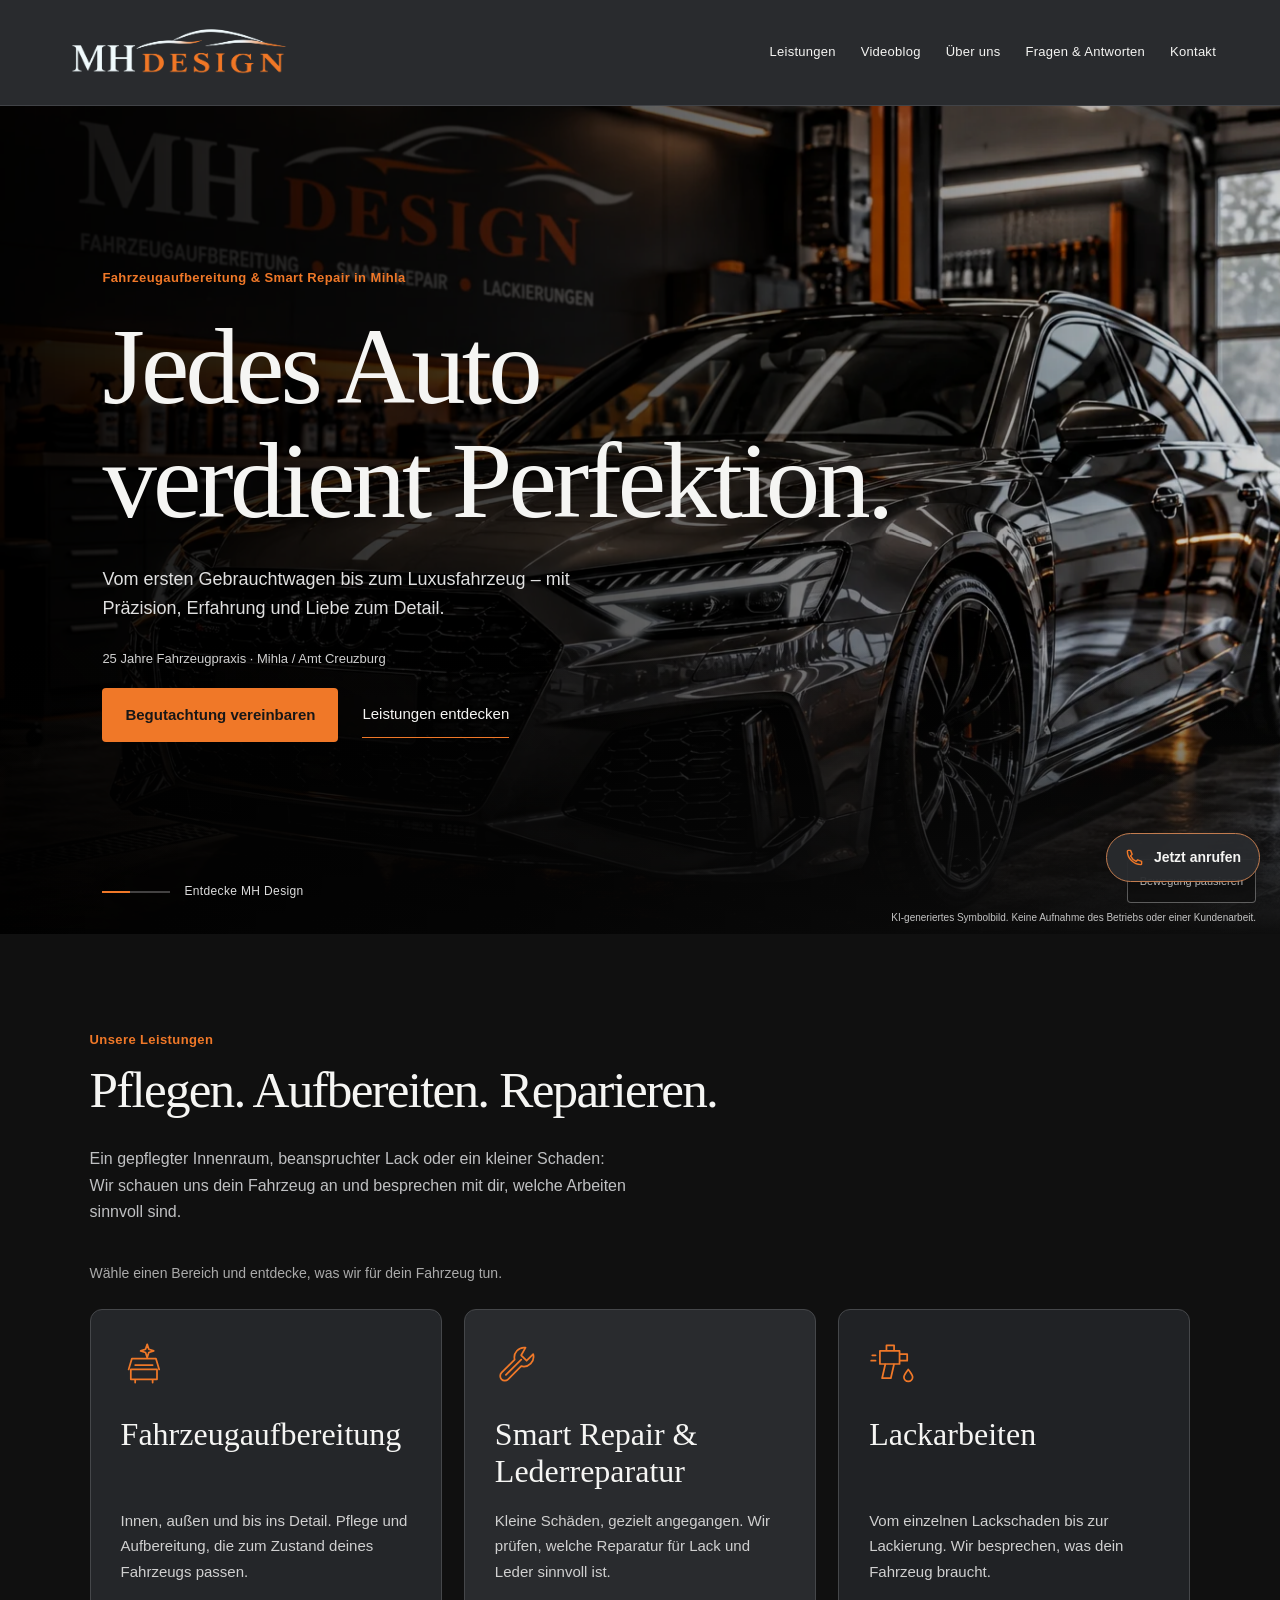
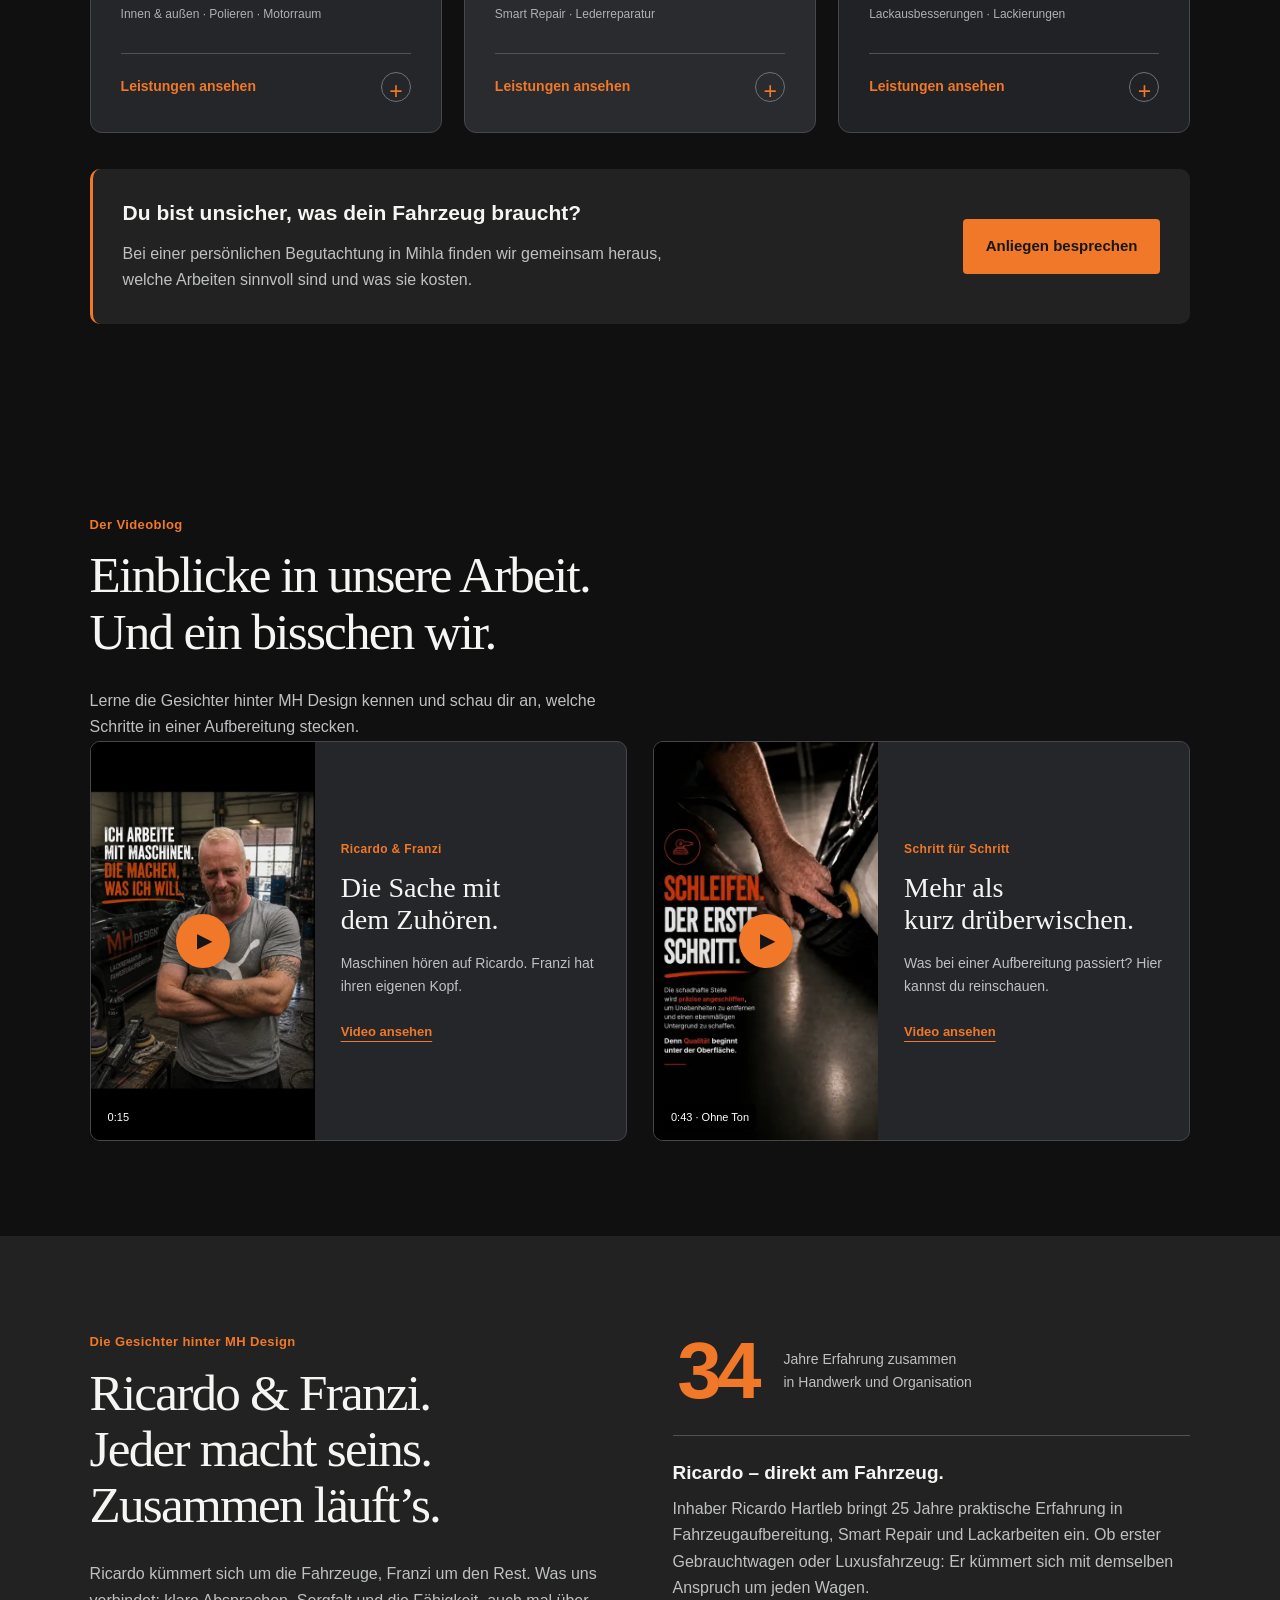
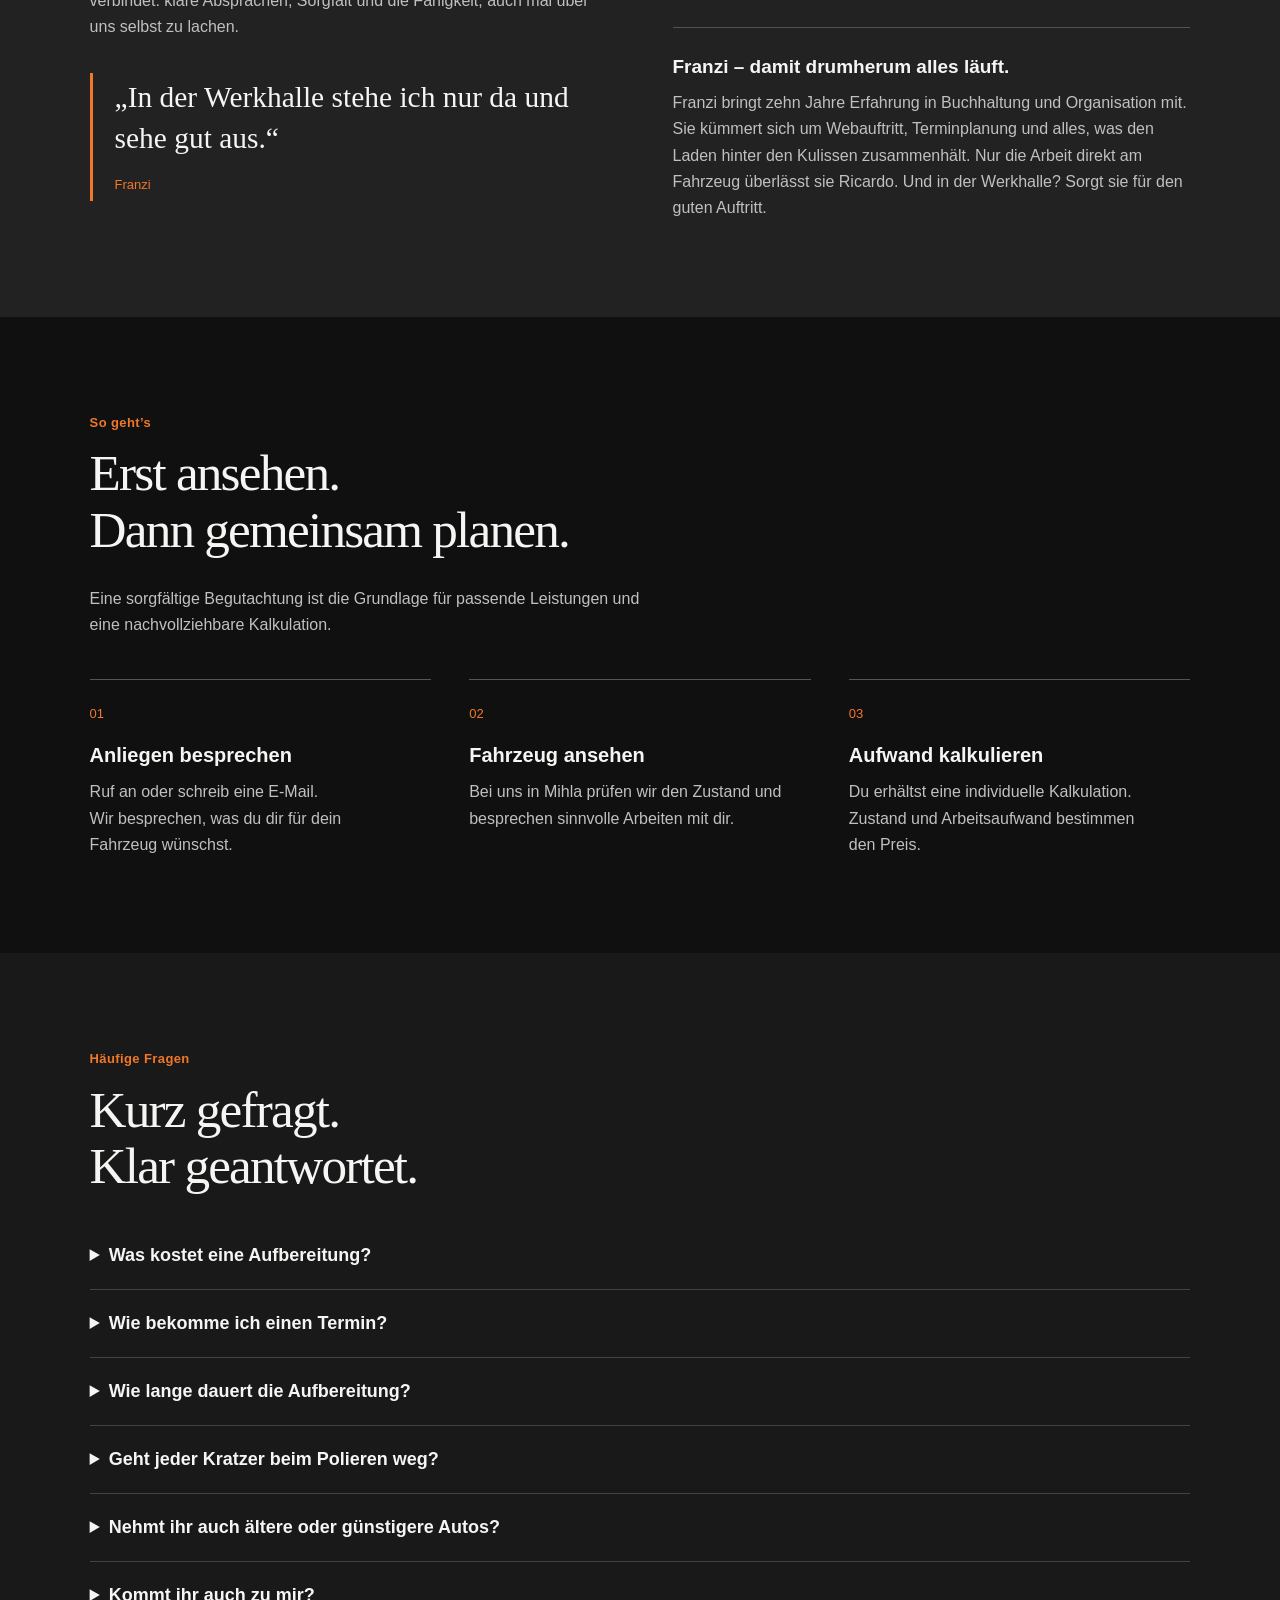
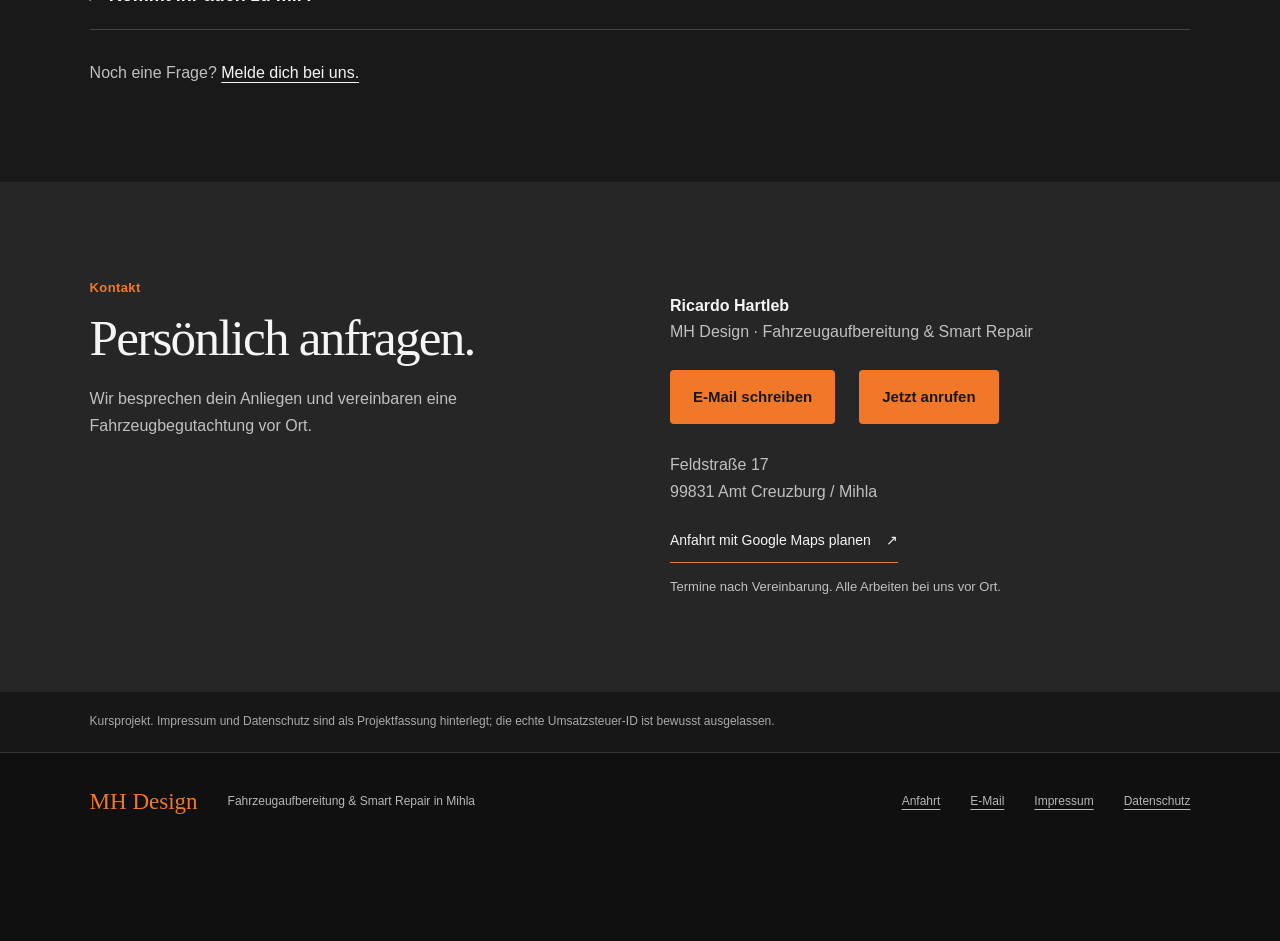
==== commit 18d1a341: "Update videoblog heading" ====
--- a/index.html
+++ b/index.html
@@ -22,7 +22,7 @@
 <a class="tile-contact" href="#kontakt">Dazu beraten lassen</a></div></details>
 </div><div class="service-consult"><div><h3>Du bist unsicher, was dein Fahrzeug braucht?</h3><p>Bei einer persönlichen Begutachtung in Mihla finden wir gemeinsam heraus, welche Arbeiten sinnvoll sind und was sie kosten.</p></div><a class="cta" href="#kontakt">Anliegen besprechen</a></div>
 </section>
-<section id="videoblog" class="section video-blog" aria-labelledby="video-title"><div class="video-heading"><p class="eyebrow">Der Videoblog</p><h2 id="video-title">Handwerk. Menschen.<br>Eine Prise Humor.</h2><p class="section-intro">Lerne die Gesichter hinter MH Design kennen und schau dir an, welche Schritte in einer Aufbereitung stecken.</p></div><div class="video-grid"><a class="video-card" href="videoblog.html#video-01" aria-label="Ricardo und Franzi: 15-Sekunden-Video ansehen"><div class="video-cover"><img src="assets/video-humor-poster.webp" width="540" height="960" loading="lazy" decoding="async" alt="Ricardo im ersten Motiv des humorvollen Vorstellungsvideos"><span class="play" aria-hidden="true">▶</span><span class="video-duration">0:15</span></div><div class="video-meta"><p class="eyebrow">Ricardo & Franzi</p><h3>Die Sache mit dem Zuhören.</h3><p>Maschinen hören auf Ricardo. Franzi hat ihren eigenen Kopf.</p><span class="video-watch">Video ansehen</span></div></a><a class="video-card" href="videoblog.html#video-02" aria-label="Aufbereitung Schritt für Schritt: 43-Sekunden-Video ohne Ton ansehen"><div class="video-cover"><img src="assets/video-aufbereitung-poster.webp" width="478" height="850" loading="lazy" decoding="async" alt="Videomotiv mit dem ersten Arbeitsschritt: Schleifen einer Fahrzeugoberfläche"><span class="play" aria-hidden="true">▶</span><span class="video-duration">0:43 · Ohne Ton</span></div><div class="video-meta"><p class="eyebrow">Schritt für Schritt</p><h3>Mehr als kurz drüberwischen.</h3><p>Was bei einer Aufbereitung passiert? Hier kannst du reinschauen.</p><span class="video-watch">Video ansehen</span></div></a></div></section>
+<section id="videoblog" class="section video-blog" aria-labelledby="video-title"><div class="video-heading"><p class="eyebrow">Der Videoblog</p><h2 id="video-title">Einblicke in unsere Arbeit.<br>Und ein bisschen wir.</h2><p class="section-intro">Lerne die Gesichter hinter MH Design kennen und schau dir an, welche Schritte in einer Aufbereitung stecken.</p></div><div class="video-grid"><a class="video-card" href="videoblog.html#video-01" aria-label="Ricardo und Franzi: 15-Sekunden-Video ansehen"><div class="video-cover"><img src="assets/video-humor-poster.webp" width="540" height="960" loading="lazy" decoding="async" alt="Ricardo im ersten Motiv des humorvollen Vorstellungsvideos"><span class="play" aria-hidden="true">▶</span><span class="video-duration">0:15</span></div><div class="video-meta"><p class="eyebrow">Ricardo & Franzi</p><h3>Die Sache mit dem Zuhören.</h3><p>Maschinen hören auf Ricardo. Franzi hat ihren eigenen Kopf.</p><span class="video-watch">Video ansehen</span></div></a><a class="video-card" href="videoblog.html#video-02" aria-label="Aufbereitung Schritt für Schritt: 43-Sekunden-Video ohne Ton ansehen"><div class="video-cover"><img src="assets/video-aufbereitung-poster.webp" width="478" height="850" loading="lazy" decoding="async" alt="Videomotiv mit dem ersten Arbeitsschritt: Schleifen einer Fahrzeugoberfläche"><span class="play" aria-hidden="true">▶</span><span class="video-duration">0:43 · Ohne Ton</span></div><div class="video-meta"><p class="eyebrow">Schritt für Schritt</p><h3>Mehr als kurz drüberwischen.</h3><p>Was bei einer Aufbereitung passiert? Hier kannst du reinschauen.</p><span class="video-watch">Video ansehen</span></div></a></div></section>
 <section id="ueber-uns" class="section about" aria-labelledby="about-title"><div><p class="eyebrow">Die Gesichter hinter MH Design</p><h2 id="about-title">Ricardo & Franzi.<br>Jeder macht seins.<br>Zusammen läuft’s.</h2><p>Ricardo kümmert sich um die Fahrzeuge, Franzi um den Rest. Was uns verbindet: klare Absprachen, Sorgfalt und die Fähigkeit, auch mal über uns selbst zu lachen.</p><blockquote class="team-quote"><p>„In der Werkhalle stehe ich nur da und sehe gut aus.“</p><cite>Franzi</cite></blockquote></div><div class="about-story"><p class="experience"><strong>35</strong><span>Jahre Erfahrung zusammen<br>in Handwerk und Organisation</span></p><div class="team-role"><h3>Ricardo – direkt am Fahrzeug.</h3><p>Inhaber Ricardo Hartleb bringt 25 Jahre praktische Erfahrung in Fahrzeugaufbereitung, Smart Repair und Lackarbeiten ein. Ob erster Gebrauchtwagen oder Luxusfahrzeug: Er kümmert sich mit demselben Anspruch um jeden Wagen.</p></div><div class="team-role"><h3>Franzi – damit drumherum alles läuft.</h3><p>Franzi bringt zehn Jahre Erfahrung in Buchhaltung und Organisation mit. Sie kümmert sich um Webauftritt, Terminplanung und alles, was den Laden hinter den Kulissen zusammenhält. Nur die Arbeit direkt am Fahrzeug überlässt sie Ricardo. Und in der Werkhalle? Sorgt sie für den guten Auftritt.</p></div></div></section>
 <section class="section" id="ablauf"><p class="eyebrow">So geht’s</p><h2>Erst ansehen.<br>Dann gemeinsam planen.</h2><p class="section-intro">Eine sorgfältige Begutachtung ist die Grundlage für passende Leistungen und eine nachvollziehbare Kalkulation.</p><div class="steps"><article class="step"><h3>Anliegen besprechen</h3><p>Ruf an oder schreib eine E-Mail. Wir besprechen, was du dir für dein Fahrzeug wünschst.</p></article><article class="step"><h3>Fahrzeug ansehen</h3><p>Bei uns in Mihla prüfen wir den Zustand und besprechen sinnvolle Arbeiten mit dir.</p></article><article class="step"><h3>Aufwand kalkulieren</h3><p>Du erhältst eine individuelle Kalkulation. Zustand und Arbeitsaufwand bestimmen den Preis.</p></article></div></section><section class="section faq" id="faq" aria-labelledby="faq-title"><p class="eyebrow">Häufige Fragen</p><h2 id="faq-title">Kurz gefragt.<br>Klar geantwortet.</h2><details><summary>Was kostet eine Aufbereitung?</summary><p>Jedes Auto bringt seine eigene Geschichte mit. Deshalb kalkulieren wir nach persönlicher Begutachtung – passend zu Zustand, Wünschen und Aufwand.</p></details><details><summary>Wie bekomme ich einen Termin?</summary><p>Ruf an oder schreib uns eine E-Mail. Wir besprechen dein Anliegen und vereinbaren eine Begutachtung bei uns in Mihla.</p></details><details><summary>Wie lange dauert die Aufbereitung?</summary><p>Etwas länger als unser 43-Sekunden-Video. Wie lange genau, hängt vom Fahrzeug und den vereinbarten Arbeiten ab. Das klären wir vorab mit dir.</p></details><details><summary>Geht jeder Kratzer beim Polieren weg?</summary><p>Vieles lässt sich verbessern, zaubern können wir nicht. Wir prüfen den Lack und erklären dir, ob Polieren, Smart Repair oder eine Lackarbeit sinnvoll ist.</p></details><details><summary>Nehmt ihr auch ältere oder günstigere Autos?</summary><p>Na klar. Vom ersten Gebrauchtwagen bis zum Luxusfahrzeug: Jedes Auto bekommt bei uns dieselbe Sorgfalt.</p></details><details><summary>Kommt ihr auch zu mir?</summary><p>Dein Auto kommt zu uns: Alle Arbeiten finden an unserem Standort in der Feldstraße 17 in Mihla statt. Einen mobilen Service bieten wir nicht an.</p></details><p class="faq-contact">Noch eine Frage? <a href="#kontakt">Melde dich bei uns.</a></p></section><section id="kontakt" class="section contact"><div><p class="eyebrow">Kontakt</p><h2>Persönlich anfragen.</h2><p>Wir besprechen dein Anliegen und vereinbaren eine Fahrzeugbegutachtung vor Ort.</p></div><div><p><strong>Ricardo Hartleb</strong><br>MH Design · Fahrzeugaufbereitung & Smart Repair</p><div class="contact-actions"><a class="cta" href="mailto:mhdesign.smartrepair@gmail.com">E-Mail schreiben</a><a class="cta contact-call" href="tel:+491735888050" aria-label="MH Design jetzt anrufen">Jetzt anrufen</a></div><p class="address">Feldstraße 17<br>99831 Amt Creuzburg / Mihla</p><a class="route-link" href="https://www.google.com/maps/dir/?api=1&amp;destination=Feldstra%C3%9Fe%2017%2C%2099831%20Amt%20Creuzburg%2C%20Mihla" target="_blank" rel="noopener noreferrer">Anfahrt mit Google Maps planen <span aria-hidden="true">↗</span></a><p class="contact-note">Termine nach Vereinbarung. Alle Arbeiten bei uns vor Ort.</p></div></section></main><aside class="draft-note">Kursprojekt. Impressum und Datenschutz sind als Projektfassung hinterlegt; die echte Umsatzsteuer-ID ist bewusst ausgelassen.</aside><footer class="footer"><a class="footer-brand" href="index.html">MH Design</a><span>Fahrzeugaufbereitung & Smart Repair in Mihla</span><a href="https://www.google.com/maps/dir/?api=1&amp;destination=Feldstra%C3%9Fe%2017%2C%2099831%20Amt%20Creuzburg%2C%20Mihla" target="_blank" rel="noopener noreferrer">Anfahrt</a><a href="mailto:mhdesign.smartrepair@gmail.com">E-Mail</a><a href="impressum.html">Impressum</a><a href="datenschutz.html">Datenschutz</a></footer><a class="quick-call" href="tel:+491735888050" aria-label="MH Design jetzt anrufen: 0173 5888050"><svg viewBox="0 0 24 24" aria-hidden="true" width="19" height="19" fill="none" stroke="currentColor" stroke-width="1.8" stroke-linecap="round" stroke-linejoin="round"><path d="M7 3H4a1 1 0 0 0-1 1c0 9 8 17 17 17a1 1 0 0 0 1-1v-3l-5-2-2 2a15 15 0 0 1-7-7l2-2z"/></svg><span>Jetzt anrufen</span></a>
 </body></html>
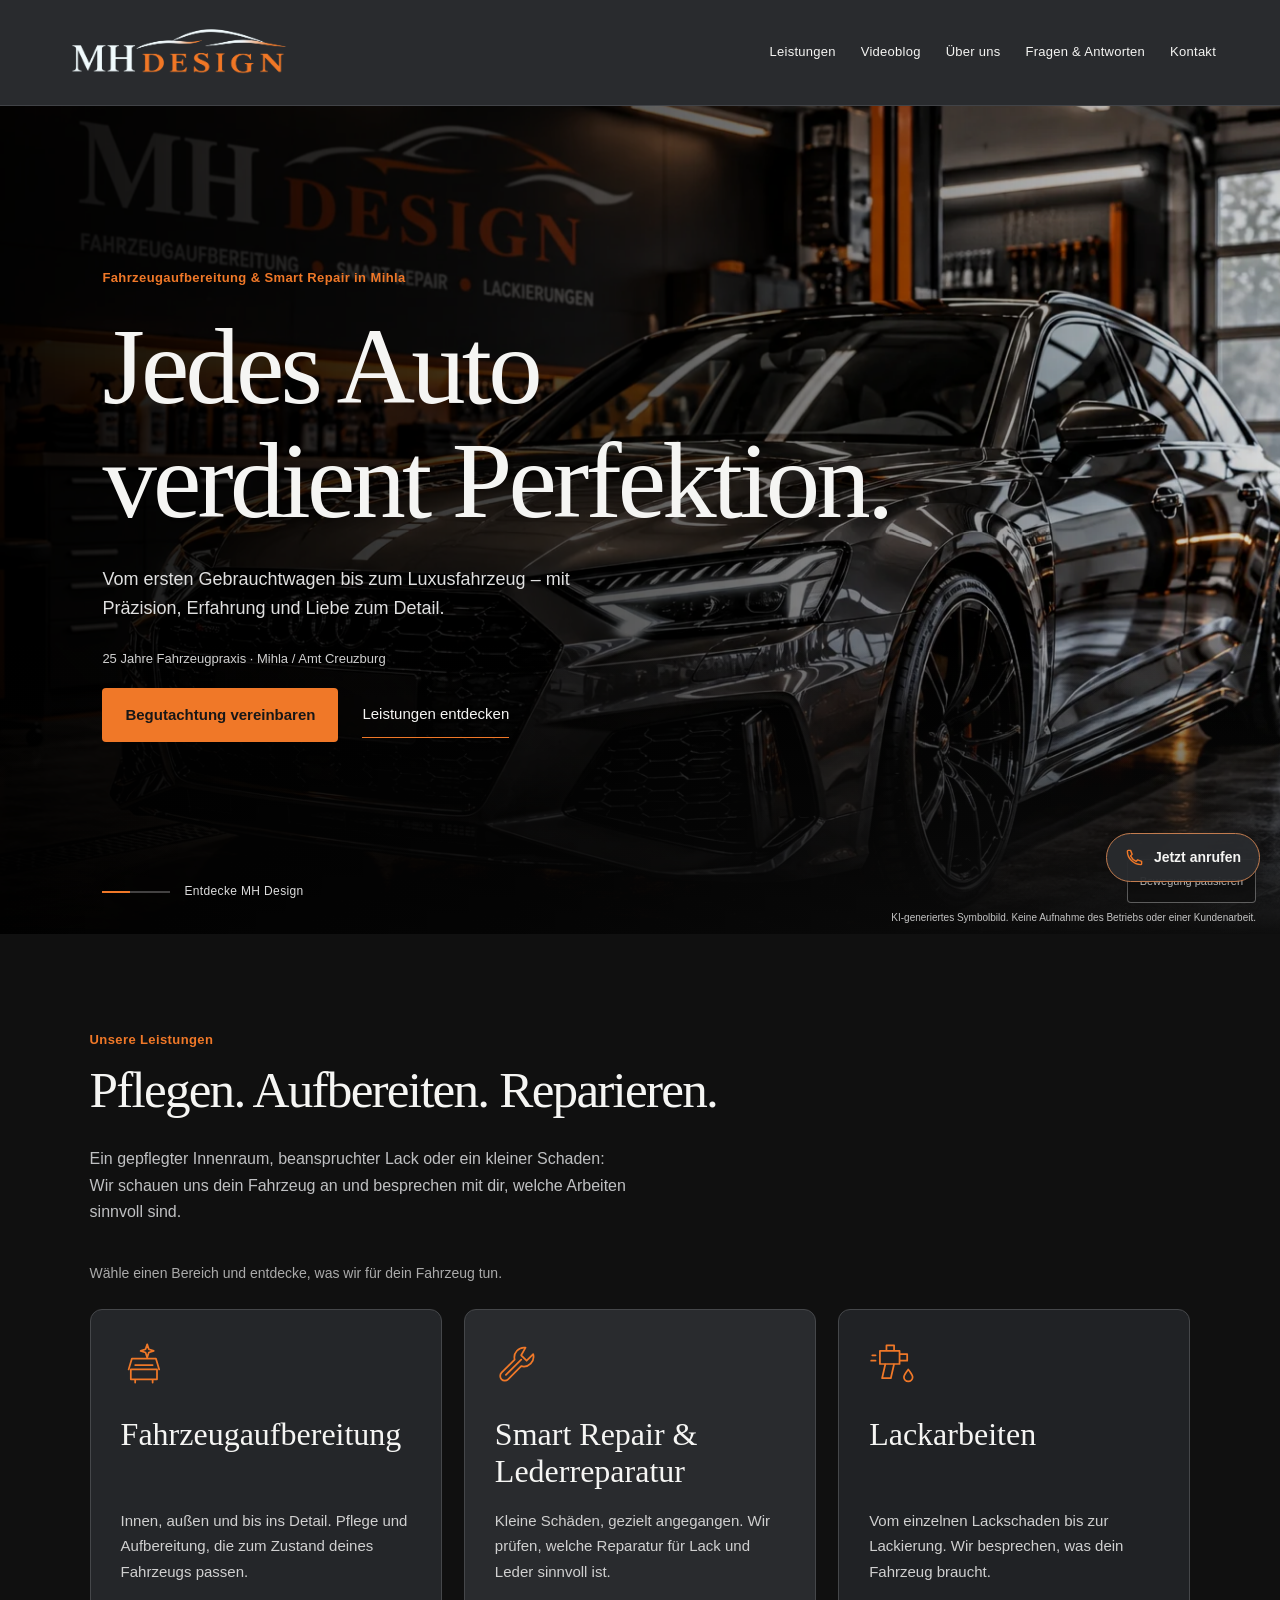
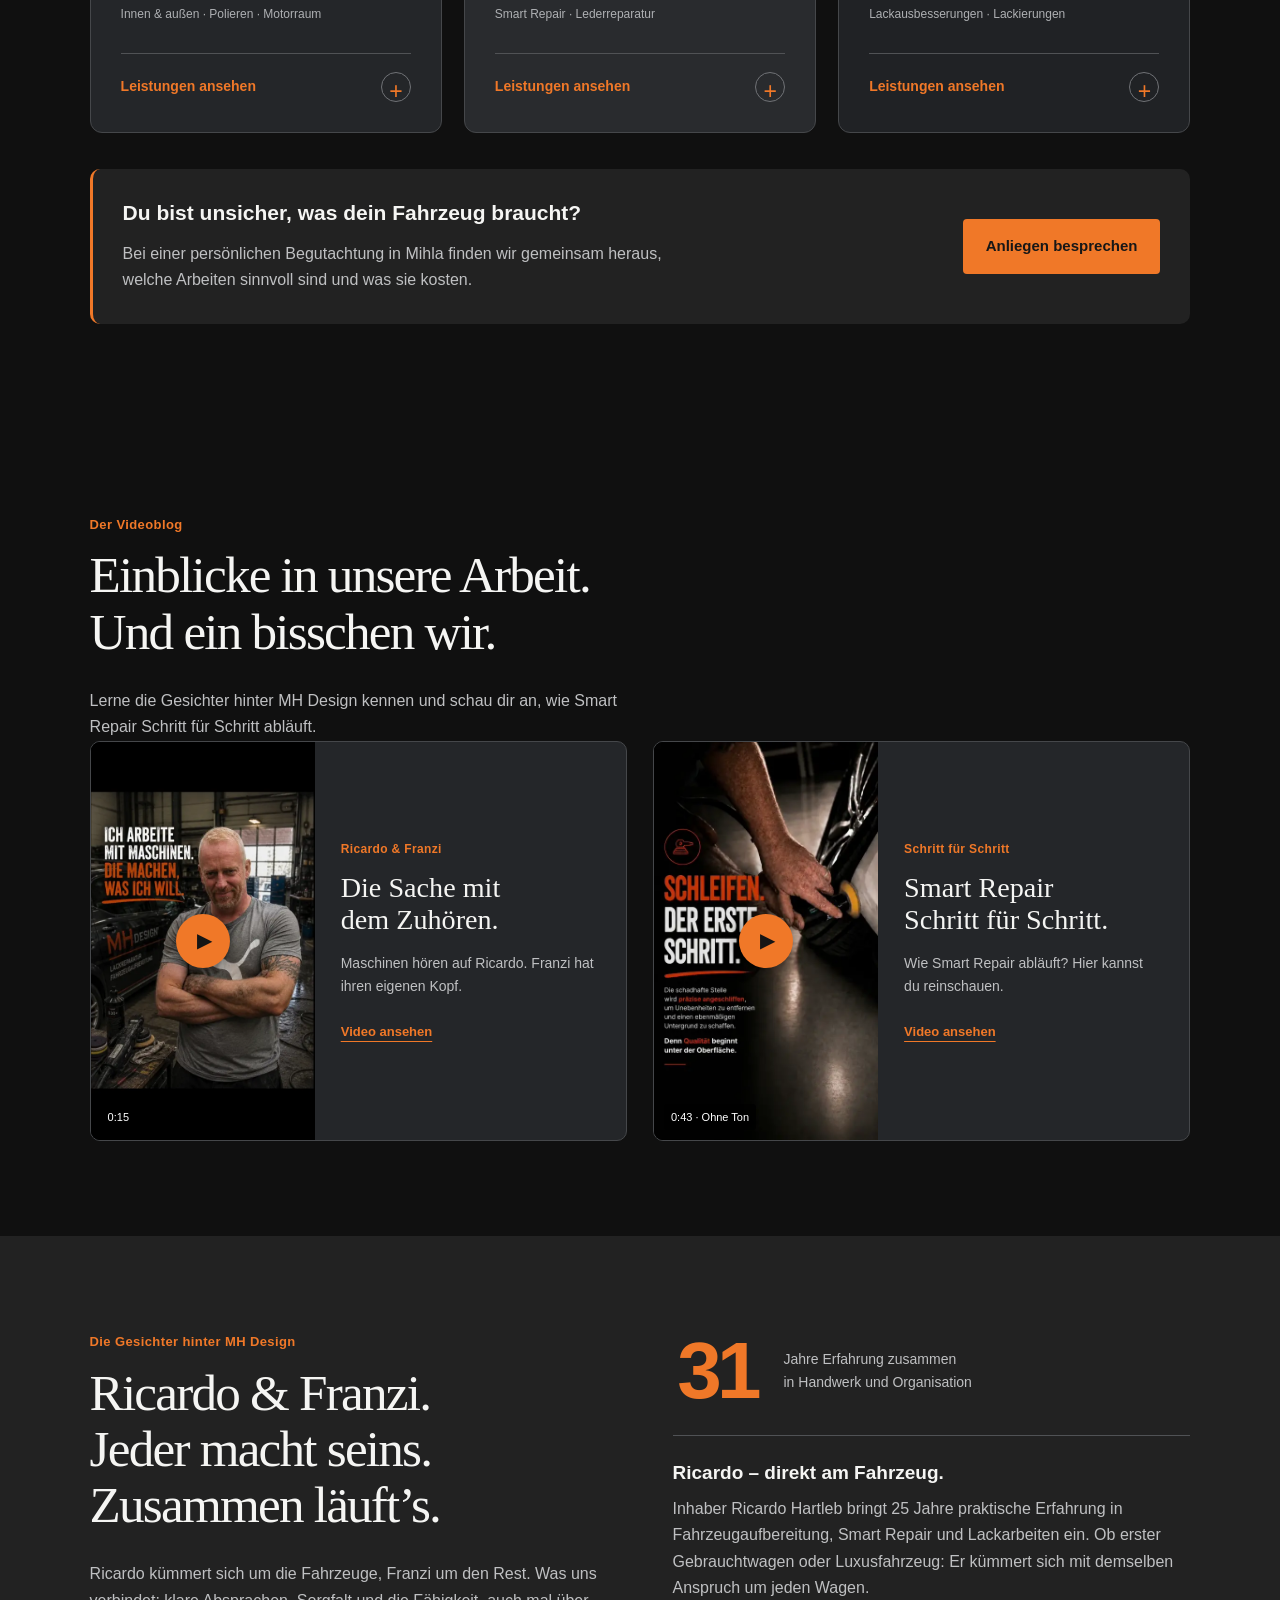
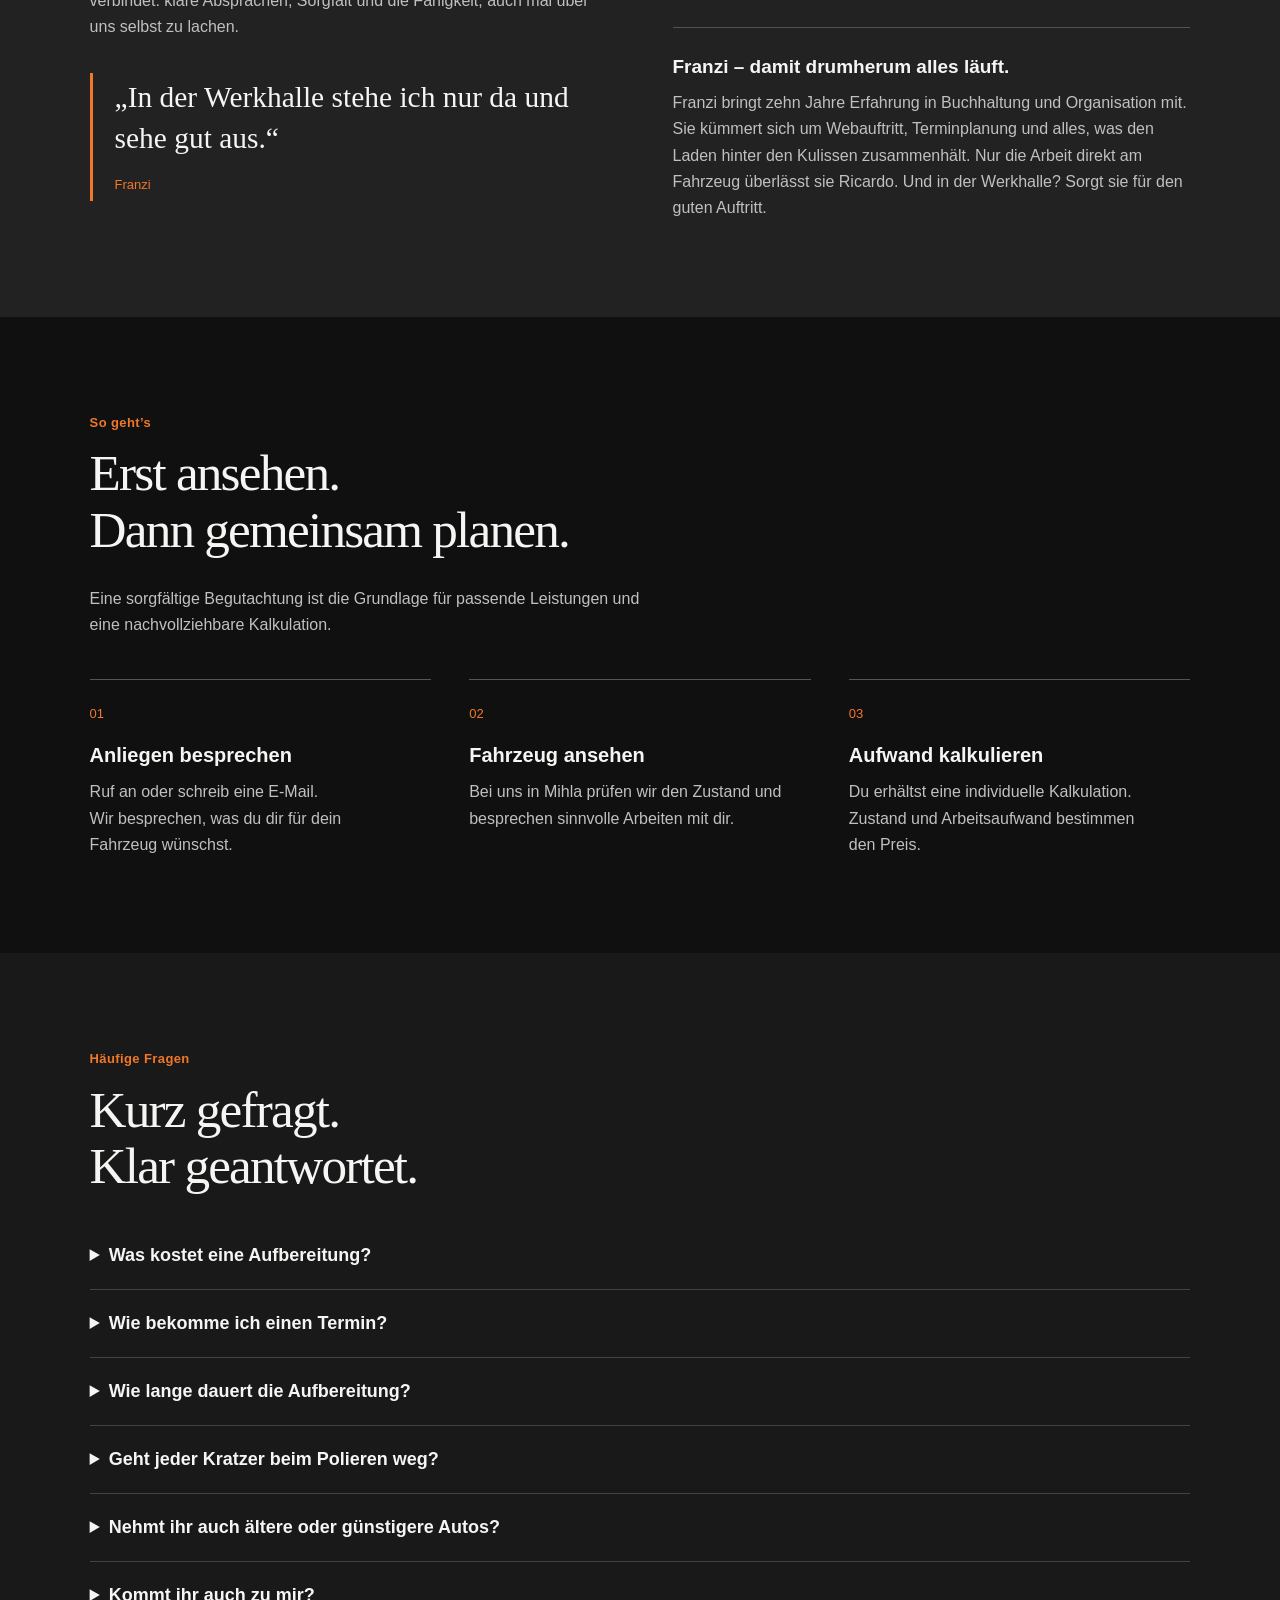
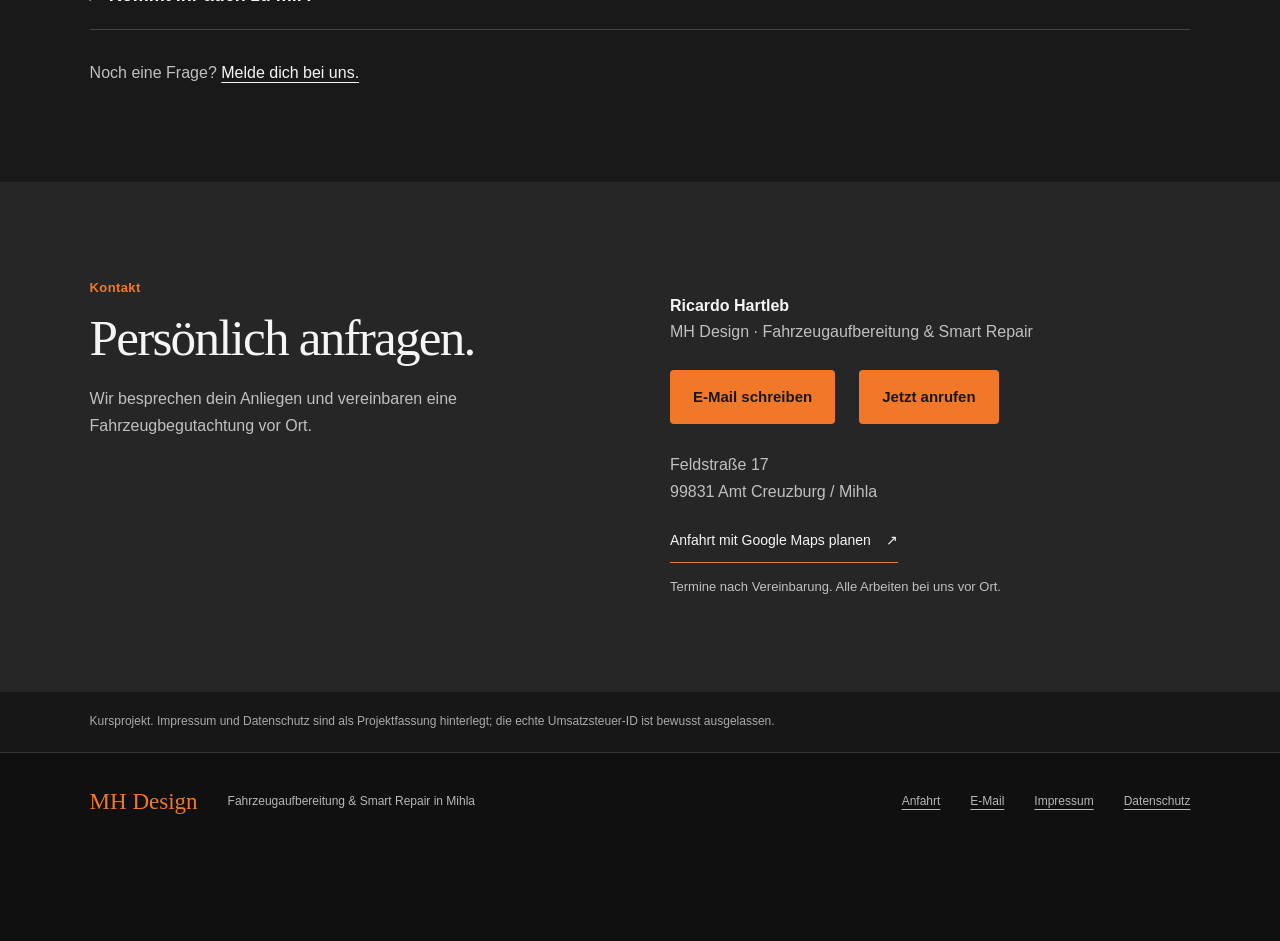
==== commit 5114e05d: "Correct second videoblog video to Smart Repair" ====
--- a/index.html
+++ b/index.html
@@ -22,7 +22,7 @@
 <a class="tile-contact" href="#kontakt">Dazu beraten lassen</a></div></details>
 </div><div class="service-consult"><div><h3>Du bist unsicher, was dein Fahrzeug braucht?</h3><p>Bei einer persönlichen Begutachtung in Mihla finden wir gemeinsam heraus, welche Arbeiten sinnvoll sind und was sie kosten.</p></div><a class="cta" href="#kontakt">Anliegen besprechen</a></div>
 </section>
-<section id="videoblog" class="section video-blog" aria-labelledby="video-title"><div class="video-heading"><p class="eyebrow">Der Videoblog</p><h2 id="video-title">Einblicke in unsere Arbeit.<br>Und ein bisschen wir.</h2><p class="section-intro">Lerne die Gesichter hinter MH Design kennen und schau dir an, welche Schritte in einer Aufbereitung stecken.</p></div><div class="video-grid"><a class="video-card" href="videoblog.html#video-01" aria-label="Ricardo und Franzi: 15-Sekunden-Video ansehen"><div class="video-cover"><img src="assets/video-humor-poster.webp" width="540" height="960" loading="lazy" decoding="async" alt="Ricardo im ersten Motiv des humorvollen Vorstellungsvideos"><span class="play" aria-hidden="true">▶</span><span class="video-duration">0:15</span></div><div class="video-meta"><p class="eyebrow">Ricardo & Franzi</p><h3>Die Sache mit dem Zuhören.</h3><p>Maschinen hören auf Ricardo. Franzi hat ihren eigenen Kopf.</p><span class="video-watch">Video ansehen</span></div></a><a class="video-card" href="videoblog.html#video-02" aria-label="Aufbereitung Schritt für Schritt: 43-Sekunden-Video ohne Ton ansehen"><div class="video-cover"><img src="assets/video-aufbereitung-poster.webp" width="478" height="850" loading="lazy" decoding="async" alt="Videomotiv mit dem ersten Arbeitsschritt: Schleifen einer Fahrzeugoberfläche"><span class="play" aria-hidden="true">▶</span><span class="video-duration">0:43 · Ohne Ton</span></div><div class="video-meta"><p class="eyebrow">Schritt für Schritt</p><h3>Mehr als kurz drüberwischen.</h3><p>Was bei einer Aufbereitung passiert? Hier kannst du reinschauen.</p><span class="video-watch">Video ansehen</span></div></a></div></section>
+<section id="videoblog" class="section video-blog" aria-labelledby="video-title"><div class="video-heading"><p class="eyebrow">Der Videoblog</p><h2 id="video-title">Einblicke in unsere Arbeit.<br>Und ein bisschen wir.</h2><p class="section-intro">Lerne die Gesichter hinter MH Design kennen und schau dir an, wie Smart Repair Schritt für Schritt abläuft.</p></div><div class="video-grid"><a class="video-card" href="videoblog.html#video-01" aria-label="Ricardo und Franzi: 15-Sekunden-Video ansehen"><div class="video-cover"><img src="assets/video-humor-poster.webp" width="540" height="960" loading="lazy" decoding="async" alt="Ricardo im ersten Motiv des humorvollen Vorstellungsvideos"><span class="play" aria-hidden="true">▶</span><span class="video-duration">0:15</span></div><div class="video-meta"><p class="eyebrow">Ricardo & Franzi</p><h3>Die Sache mit dem Zuhören.</h3><p>Maschinen hören auf Ricardo. Franzi hat ihren eigenen Kopf.</p><span class="video-watch">Video ansehen</span></div></a><a class="video-card" href="videoblog.html#video-02" aria-label="Smart Repair Schritt für Schritt: 43-Sekunden-Video ohne Ton ansehen"><div class="video-cover"><img src="assets/video-aufbereitung-poster.webp" width="478" height="850" loading="lazy" decoding="async" alt="Videomotiv mit dem ersten Arbeitsschritt: Schleifen einer Fahrzeugoberfläche"><span class="play" aria-hidden="true">▶</span><span class="video-duration">0:43 · Ohne Ton</span></div><div class="video-meta"><p class="eyebrow">Schritt für Schritt</p><h3>Smart Repair Schritt für Schritt.</h3><p>Wie Smart Repair abläuft? Hier kannst du reinschauen.</p><span class="video-watch">Video ansehen</span></div></a></div></section>
 <section id="ueber-uns" class="section about" aria-labelledby="about-title"><div><p class="eyebrow">Die Gesichter hinter MH Design</p><h2 id="about-title">Ricardo & Franzi.<br>Jeder macht seins.<br>Zusammen läuft’s.</h2><p>Ricardo kümmert sich um die Fahrzeuge, Franzi um den Rest. Was uns verbindet: klare Absprachen, Sorgfalt und die Fähigkeit, auch mal über uns selbst zu lachen.</p><blockquote class="team-quote"><p>„In der Werkhalle stehe ich nur da und sehe gut aus.“</p><cite>Franzi</cite></blockquote></div><div class="about-story"><p class="experience"><strong>35</strong><span>Jahre Erfahrung zusammen<br>in Handwerk und Organisation</span></p><div class="team-role"><h3>Ricardo – direkt am Fahrzeug.</h3><p>Inhaber Ricardo Hartleb bringt 25 Jahre praktische Erfahrung in Fahrzeugaufbereitung, Smart Repair und Lackarbeiten ein. Ob erster Gebrauchtwagen oder Luxusfahrzeug: Er kümmert sich mit demselben Anspruch um jeden Wagen.</p></div><div class="team-role"><h3>Franzi – damit drumherum alles läuft.</h3><p>Franzi bringt zehn Jahre Erfahrung in Buchhaltung und Organisation mit. Sie kümmert sich um Webauftritt, Terminplanung und alles, was den Laden hinter den Kulissen zusammenhält. Nur die Arbeit direkt am Fahrzeug überlässt sie Ricardo. Und in der Werkhalle? Sorgt sie für den guten Auftritt.</p></div></div></section>
 <section class="section" id="ablauf"><p class="eyebrow">So geht’s</p><h2>Erst ansehen.<br>Dann gemeinsam planen.</h2><p class="section-intro">Eine sorgfältige Begutachtung ist die Grundlage für passende Leistungen und eine nachvollziehbare Kalkulation.</p><div class="steps"><article class="step"><h3>Anliegen besprechen</h3><p>Ruf an oder schreib eine E-Mail. Wir besprechen, was du dir für dein Fahrzeug wünschst.</p></article><article class="step"><h3>Fahrzeug ansehen</h3><p>Bei uns in Mihla prüfen wir den Zustand und besprechen sinnvolle Arbeiten mit dir.</p></article><article class="step"><h3>Aufwand kalkulieren</h3><p>Du erhältst eine individuelle Kalkulation. Zustand und Arbeitsaufwand bestimmen den Preis.</p></article></div></section><section class="section faq" id="faq" aria-labelledby="faq-title"><p class="eyebrow">Häufige Fragen</p><h2 id="faq-title">Kurz gefragt.<br>Klar geantwortet.</h2><details><summary>Was kostet eine Aufbereitung?</summary><p>Jedes Auto bringt seine eigene Geschichte mit. Deshalb kalkulieren wir nach persönlicher Begutachtung – passend zu Zustand, Wünschen und Aufwand.</p></details><details><summary>Wie bekomme ich einen Termin?</summary><p>Ruf an oder schreib uns eine E-Mail. Wir besprechen dein Anliegen und vereinbaren eine Begutachtung bei uns in Mihla.</p></details><details><summary>Wie lange dauert die Aufbereitung?</summary><p>Etwas länger als unser 43-Sekunden-Video. Wie lange genau, hängt vom Fahrzeug und den vereinbarten Arbeiten ab. Das klären wir vorab mit dir.</p></details><details><summary>Geht jeder Kratzer beim Polieren weg?</summary><p>Vieles lässt sich verbessern, zaubern können wir nicht. Wir prüfen den Lack und erklären dir, ob Polieren, Smart Repair oder eine Lackarbeit sinnvoll ist.</p></details><details><summary>Nehmt ihr auch ältere oder günstigere Autos?</summary><p>Na klar. Vom ersten Gebrauchtwagen bis zum Luxusfahrzeug: Jedes Auto bekommt bei uns dieselbe Sorgfalt.</p></details><details><summary>Kommt ihr auch zu mir?</summary><p>Dein Auto kommt zu uns: Alle Arbeiten finden an unserem Standort in der Feldstraße 17 in Mihla statt. Einen mobilen Service bieten wir nicht an.</p></details><p class="faq-contact">Noch eine Frage? <a href="#kontakt">Melde dich bei uns.</a></p></section><section id="kontakt" class="section contact"><div><p class="eyebrow">Kontakt</p><h2>Persönlich anfragen.</h2><p>Wir besprechen dein Anliegen und vereinbaren eine Fahrzeugbegutachtung vor Ort.</p></div><div><p><strong>Ricardo Hartleb</strong><br>MH Design · Fahrzeugaufbereitung & Smart Repair</p><div class="contact-actions"><a class="cta" href="mailto:mhdesign.smartrepair@gmail.com">E-Mail schreiben</a><a class="cta contact-call" href="tel:+491735888050" aria-label="MH Design jetzt anrufen">Jetzt anrufen</a></div><p class="address">Feldstraße 17<br>99831 Amt Creuzburg / Mihla</p><a class="route-link" href="https://www.google.com/maps/dir/?api=1&amp;destination=Feldstra%C3%9Fe%2017%2C%2099831%20Amt%20Creuzburg%2C%20Mihla" target="_blank" rel="noopener noreferrer">Anfahrt mit Google Maps planen <span aria-hidden="true">↗</span></a><p class="contact-note">Termine nach Vereinbarung. Alle Arbeiten bei uns vor Ort.</p></div></section></main><aside class="draft-note">Kursprojekt. Impressum und Datenschutz sind als Projektfassung hinterlegt; die echte Umsatzsteuer-ID ist bewusst ausgelassen.</aside><footer class="footer"><a class="footer-brand" href="index.html">MH Design</a><span>Fahrzeugaufbereitung & Smart Repair in Mihla</span><a href="https://www.google.com/maps/dir/?api=1&amp;destination=Feldstra%C3%9Fe%2017%2C%2099831%20Amt%20Creuzburg%2C%20Mihla" target="_blank" rel="noopener noreferrer">Anfahrt</a><a href="mailto:mhdesign.smartrepair@gmail.com">E-Mail</a><a href="impressum.html">Impressum</a><a href="datenschutz.html">Datenschutz</a></footer><a class="quick-call" href="tel:+491735888050" aria-label="MH Design jetzt anrufen: 0173 5888050"><svg viewBox="0 0 24 24" aria-hidden="true" width="19" height="19" fill="none" stroke="currentColor" stroke-width="1.8" stroke-linecap="round" stroke-linejoin="round"><path d="M7 3H4a1 1 0 0 0-1 1c0 9 8 17 17 17a1 1 0 0 0 1-1v-3l-5-2-2 2a15 15 0 0 1-7-7l2-2z"/></svg><span>Jetzt anrufen</span></a>
 </body></html>
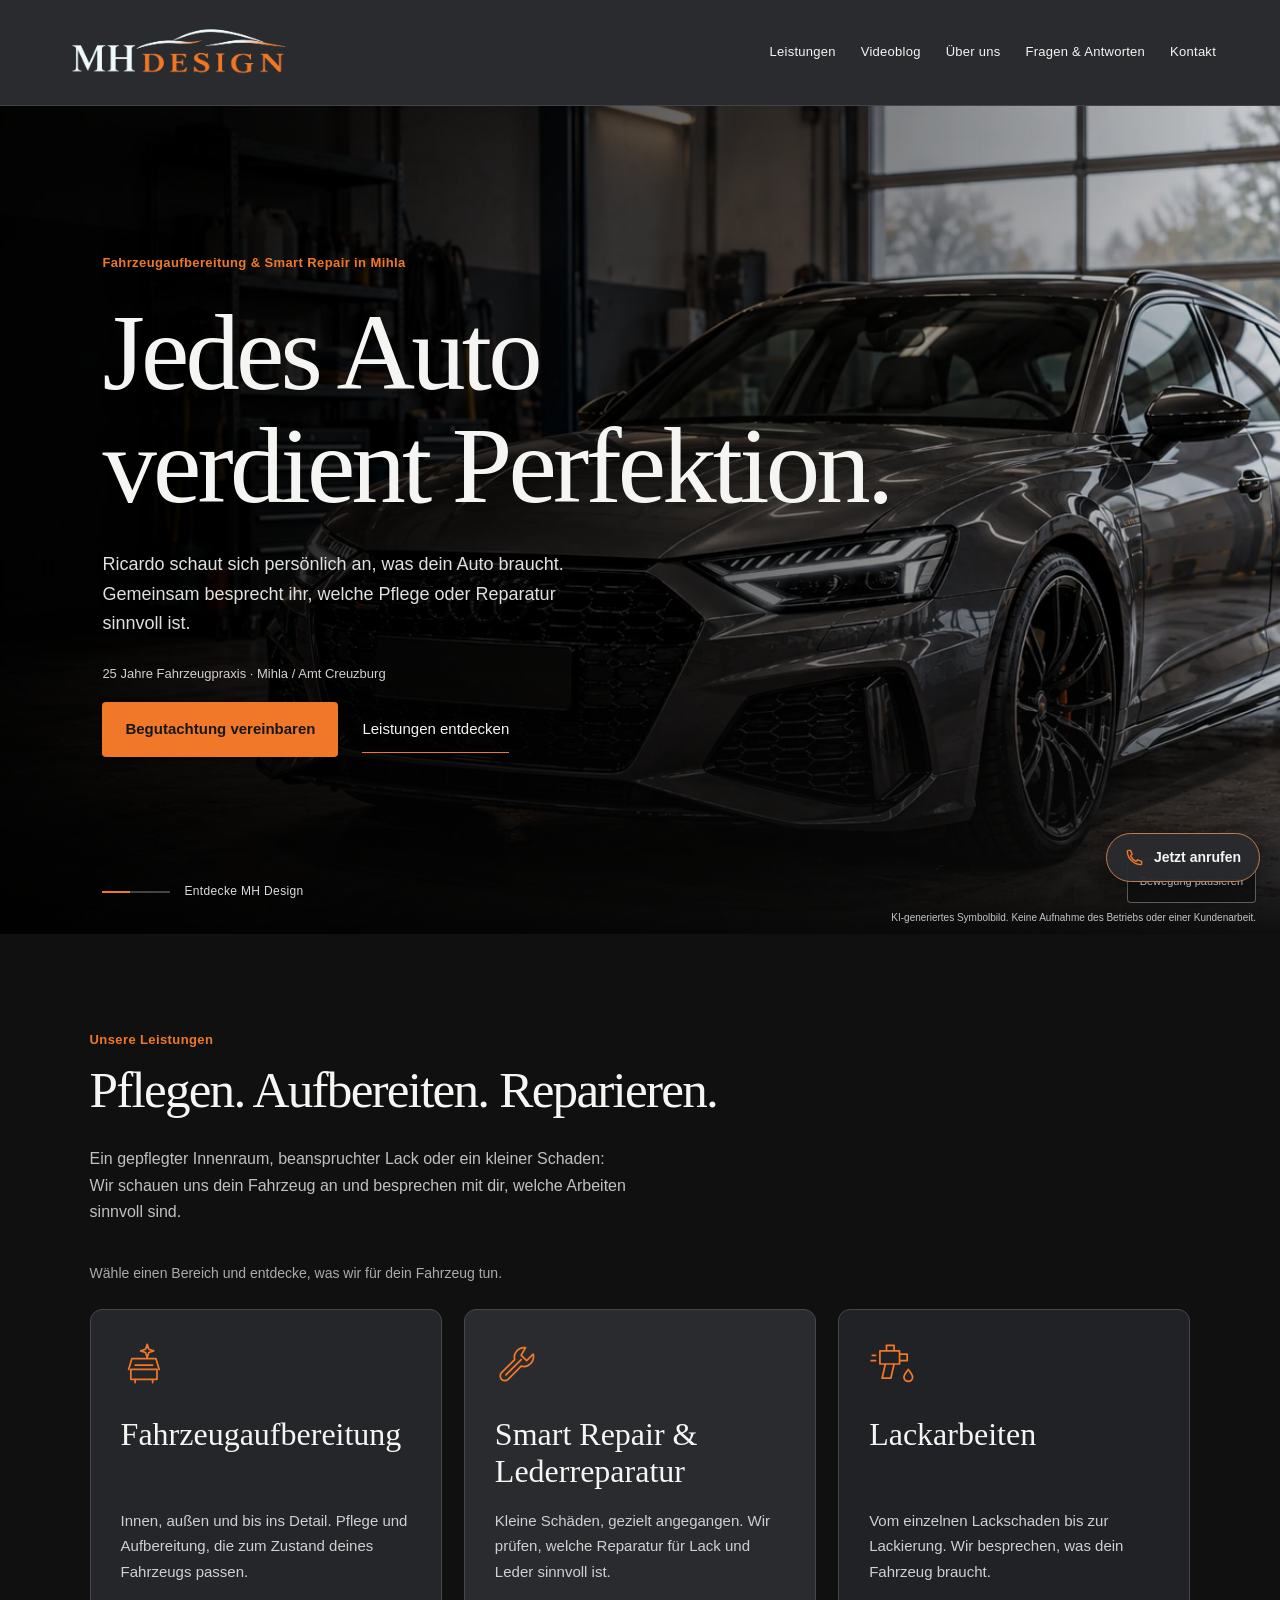
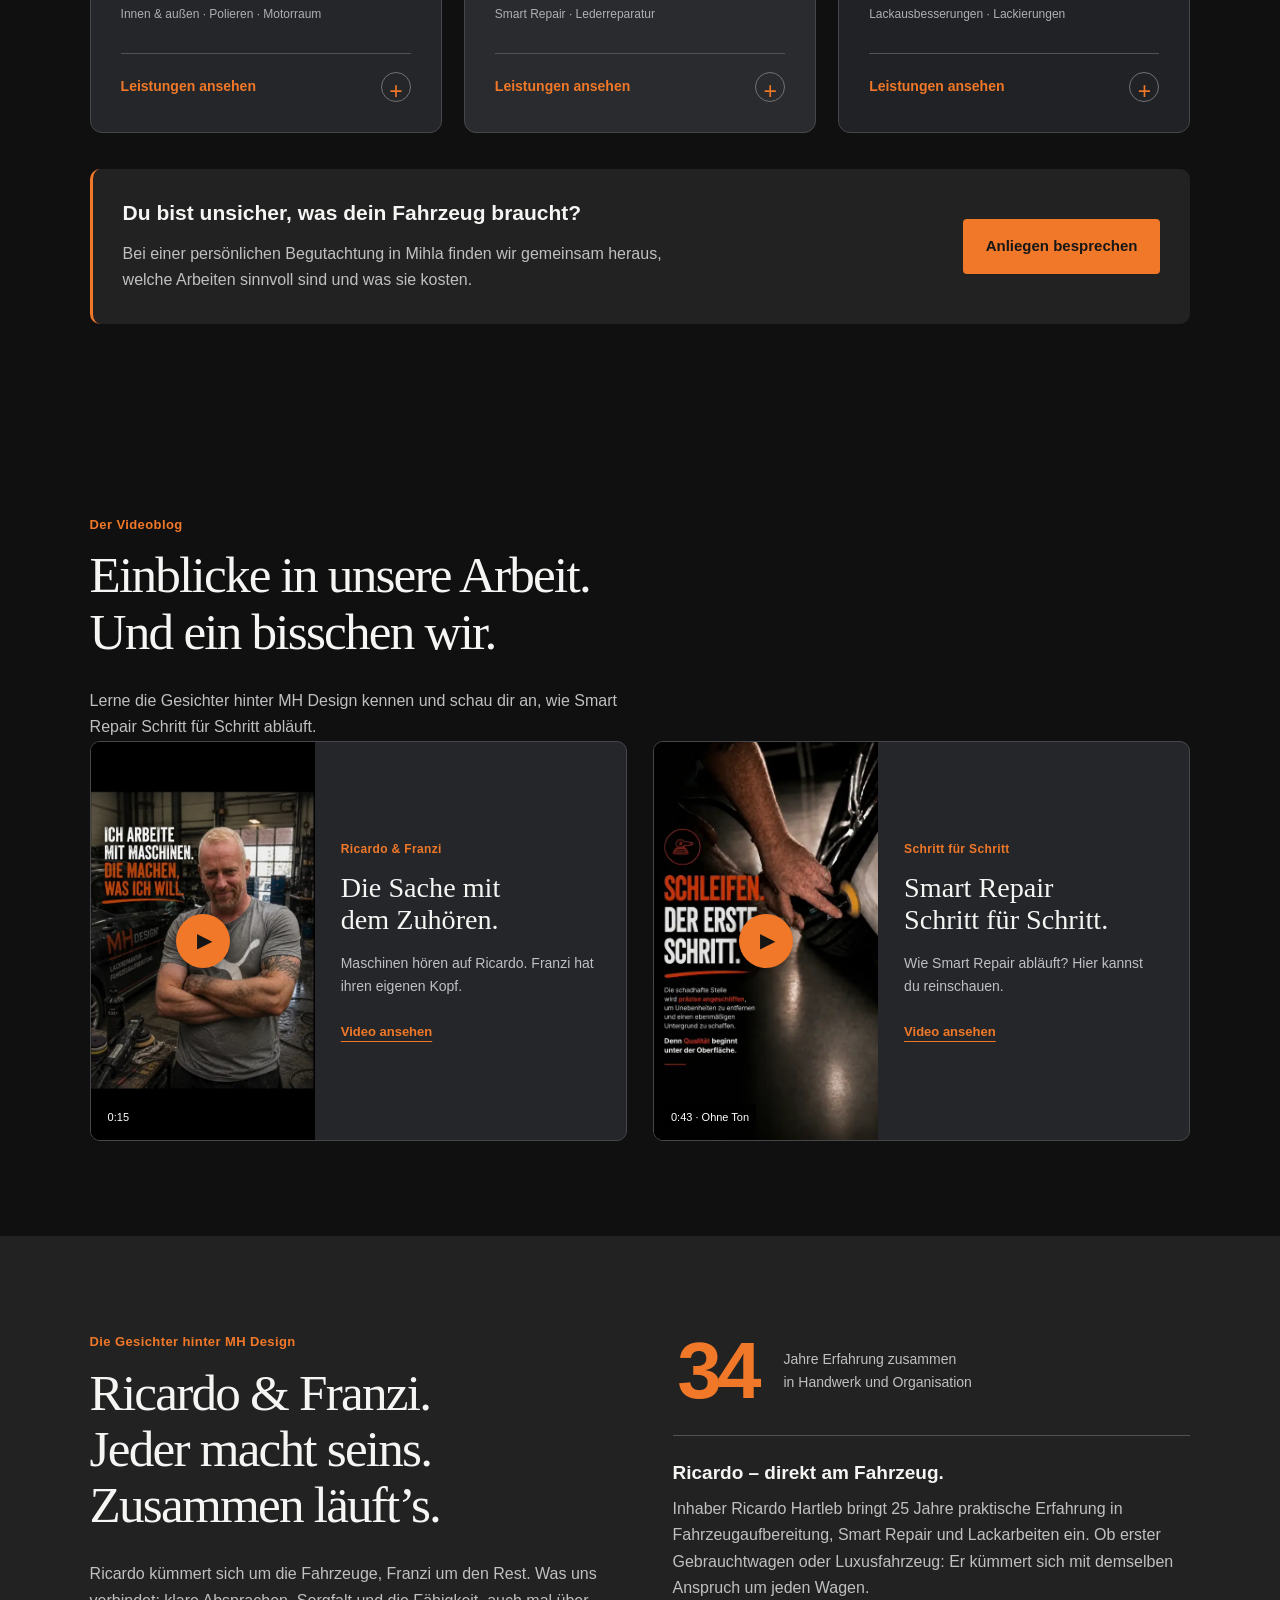
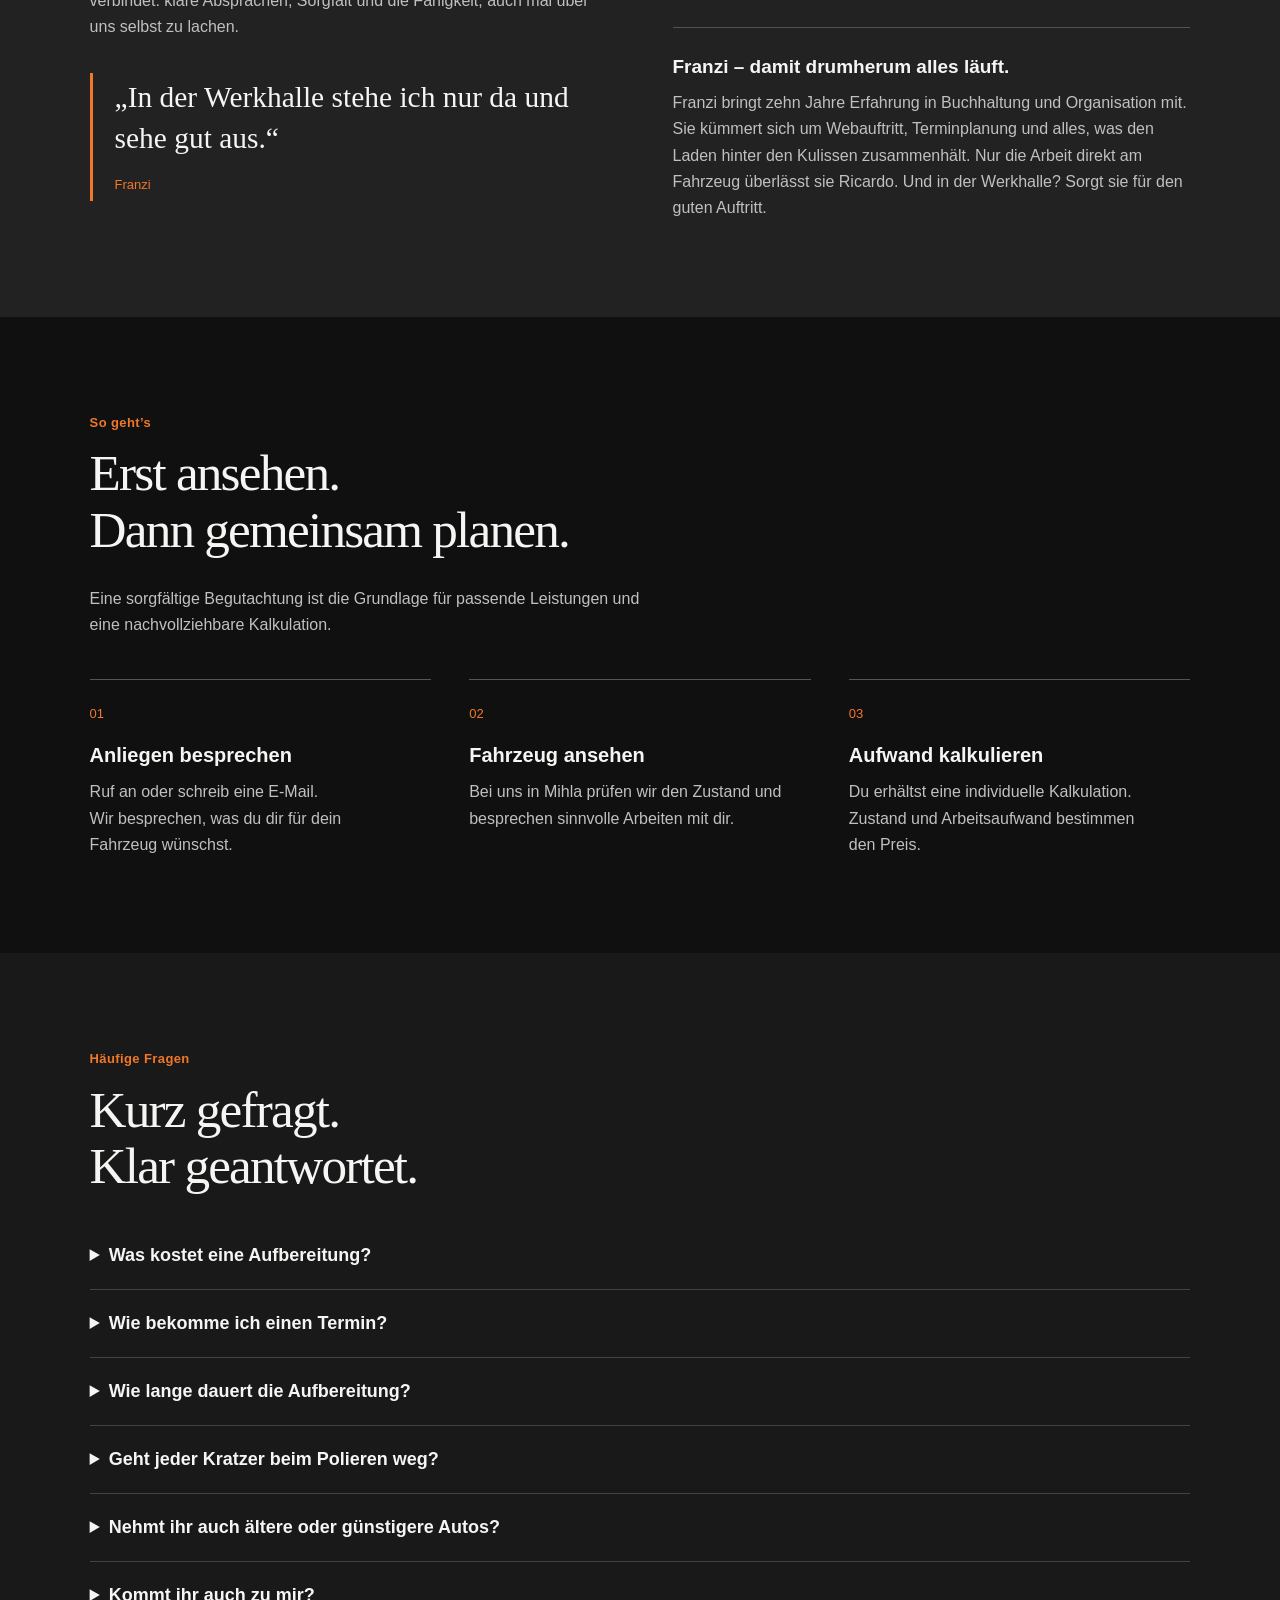
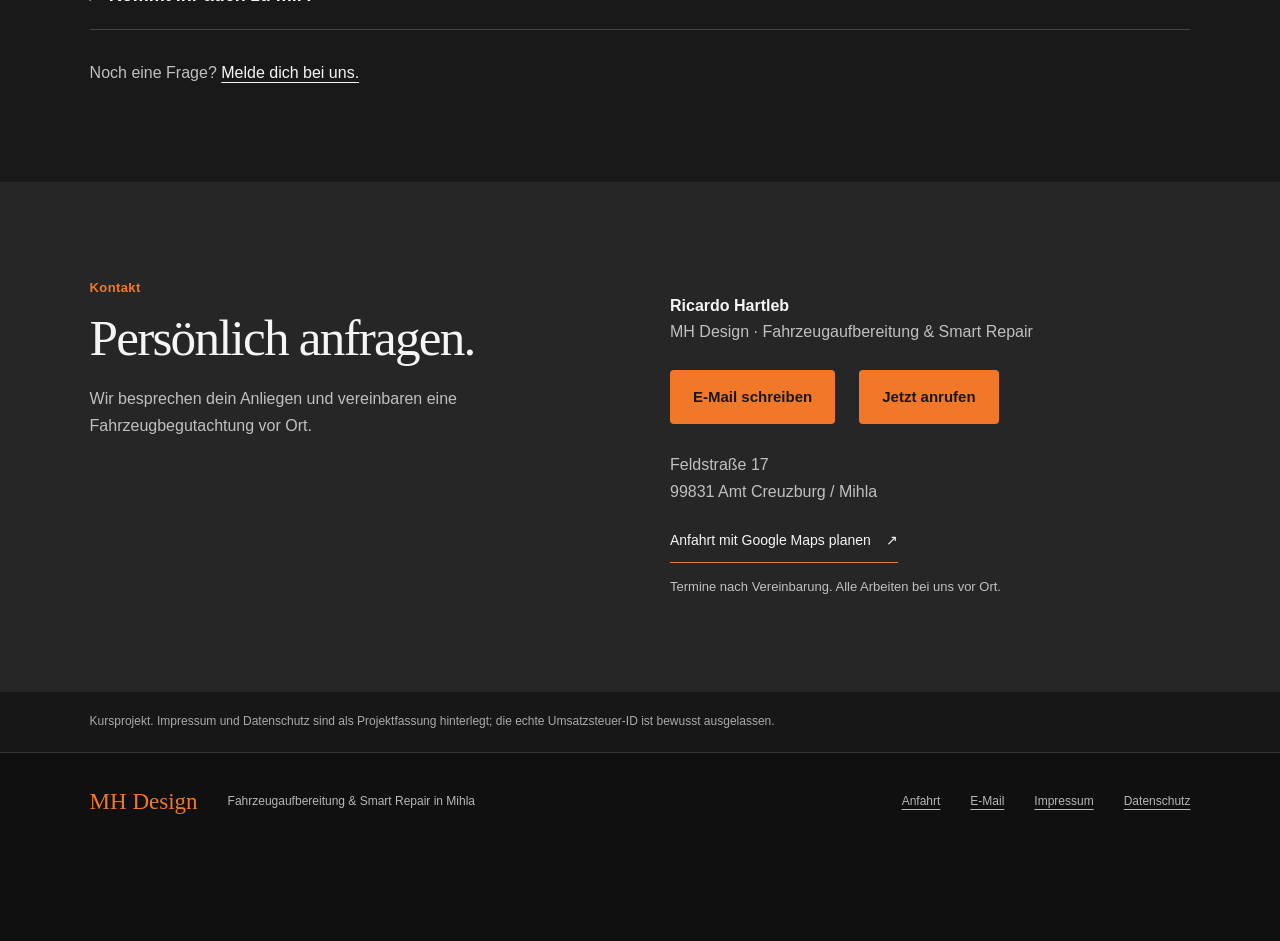
==== commit 56013d86: "Make homepage hero image more natural" ====
--- a/index.html
+++ b/index.html
@@ -1,7 +1,7 @@
 <!doctype html>
-<html lang="de"><head><meta charset="utf-8"><meta name="viewport" content="width=device-width, initial-scale=1"><meta name="theme-color" content="#101010"><meta name="description" content="MH Design in Mihla: Fahrzeugaufbereitung, Smart Repair und Lackarbeiten mit 25 Jahren Erfahrung. Individuelle Begutachtung vor Ort."><meta name="robots" content="noindex,nofollow"><title>MH Design | Fahrzeugaufbereitung & Smart Repair in Mihla</title><link rel="icon" href="assets/favicon.svg" type="image/svg+xml"><link rel="preload" as="image" href="assets/hero-konzept.webp"><meta name="color-scheme" content="dark"><link rel="stylesheet" href="styles.css"><link rel="stylesheet" href="service-cards.css"><link rel="stylesheet" href="motion.css"><script src="motion.js" defer></script><script src="site.js" defer></script></head>
+<html lang="de"><head><meta charset="utf-8"><meta name="viewport" content="width=device-width, initial-scale=1"><meta name="theme-color" content="#101010"><meta name="description" content="MH Design in Mihla: Fahrzeugaufbereitung, Smart Repair und Lackarbeiten mit 25 Jahren Erfahrung. Individuelle Begutachtung vor Ort."><meta name="robots" content="noindex,nofollow"><title>MH Design | Fahrzeugaufbereitung & Smart Repair in Mihla</title><link rel="icon" href="assets/favicon.svg" type="image/svg+xml"><link rel="preload" as="image" href="assets/hero-natuerlich.webp"><meta name="color-scheme" content="dark"><link rel="stylesheet" href="styles.css"><link rel="stylesheet" href="service-cards.css"><link rel="stylesheet" href="motion.css"><script src="motion.js" defer></script><script src="site.js" defer></script></head>
 <body><div class="scroll-progress" aria-hidden="true"></div><a class="skip" href="#inhalt">Zum Inhalt</a><header class="nav"><a class="brand" href="#start" aria-label="MH Design Startseite"><img src="assets/logo-header.svg" width="2171" height="724" alt="MH Design"></a><nav aria-label="Hauptnavigation"><a href="#leistungen">Leistungen</a><a href="#videoblog">Videoblog</a><a href="#ueber-uns">Über uns</a><a href="#faq">Fragen & Antworten</a><a href="#kontakt">Kontakt</a></nav></header>
-<main id="inhalt"><section class="hero" id="start" aria-label="MH Design Fahrzeugaufbereitung und Smart Repair"><div class="shade"></div><div class="hero-content"><p class="eyebrow">Fahrzeugaufbereitung & Smart Repair in Mihla</p><h1>Jedes Auto verdient Perfektion.</h1><p class="intro">Vom ersten Gebrauchtwagen bis zum Luxusfahrzeug – mit Präzision, Erfahrung und Liebe zum Detail.</p><p class="hero-location">25 Jahre Fahrzeugpraxis · Mihla / Amt Creuzburg</p><div class="hero-actions"><a class="cta" href="#kontakt">Begutachtung vereinbaren</a><a class="secondary" href="#leistungen">Leistungen entdecken</a></div></div><a class="hero-progress" href="#leistungen"><span class="hero-progress-track" aria-hidden="true"></span>Entdecke MH Design</a><button class="motion-toggle" type="button" aria-pressed="false" hidden>Bewegung pausieren</button><p class="image-note">KI-generiertes Symbolbild. Keine Aufnahme des Betriebs oder einer Kundenarbeit.</p></section>
+<main id="inhalt"><section class="hero" id="start" aria-label="MH Design Fahrzeugaufbereitung und Smart Repair"><div class="shade"></div><div class="hero-content"><p class="eyebrow">Fahrzeugaufbereitung & Smart Repair in Mihla</p><h1>Jedes Auto verdient Perfektion.</h1><p class="intro">Ricardo schaut sich persönlich an, was dein Auto braucht. Gemeinsam besprecht ihr, welche Pflege oder Reparatur sinnvoll ist.</p><p class="hero-location">25 Jahre Fahrzeugpraxis · Mihla / Amt Creuzburg</p><div class="hero-actions"><a class="cta" href="#kontakt">Begutachtung vereinbaren</a><a class="secondary" href="#leistungen">Leistungen entdecken</a></div></div><a class="hero-progress" href="#leistungen"><span class="hero-progress-track" aria-hidden="true"></span>Entdecke MH Design</a><button class="motion-toggle" type="button" aria-pressed="false" hidden>Bewegung pausieren</button><p class="image-note">KI-generiertes Symbolbild. Keine Aufnahme des Betriebs oder einer Kundenarbeit.</p></section>
 <section id="leistungen" class="section services" aria-labelledby="services-title">
 <p class="eyebrow">Unsere Leistungen</p><h2 id="services-title">Pflegen. Aufbereiten. Reparieren.</h2>
 <p class="section-intro">Ein gepflegter Innenraum, beanspruchter Lack oder ein kleiner Schaden: Wir schauen uns dein Fahrzeug an und besprechen mit dir, welche Arbeiten sinnvoll sind.</p>
--- a/styles.css
+++ b/styles.css
@@ -15,7 +15,7 @@
 .nav{position:relative;z-index:5;display:flex;align-items:center;justify-content:space-between;gap:20px 32px;flex-wrap:wrap;width:100%;min-height:104px;padding:14px clamp(24px,5vw,90px);background:#292b2e;border-bottom:1px solid #414347}
 .brand{display:flex;align-items:center;flex-shrink:0;line-height:0;max-width:100%}.brand img{display:block;width:230px;height:auto;object-fit:contain;background:transparent}
 .nav nav{display:flex;flex-wrap:wrap;gap:4px 25px}.nav nav a{display:inline-flex;align-items:center;min-height:44px;font-size:13px;letter-spacing:.02em;border-bottom:2px solid transparent;transition:color .2s,border-color .2s}.nav nav a:hover,.nav nav a[aria-current="location"]{color:var(--orange);border-color:var(--orange)}
-.hero{position:relative;min-height:92svh;display:flex;align-items:center;overflow:hidden;background:#101010 url('assets/hero-konzept.webp') 65% center/cover}
+.hero{position:relative;min-height:92svh;display:flex;align-items:center;overflow:hidden;background:#101010 url('assets/hero-natuerlich.webp') 65% center/cover}
 .shade{position:absolute;inset:0;background:linear-gradient(90deg,#000e 0%,#000b 40%,#0002 100%),linear-gradient(0deg,#101010,transparent 35%)}
 .hero-content{position:relative;z-index:2;width:100%;max-width:1000px;padding:90px clamp(24px,8vw,140px) 120px}.hero-content h1{line-height:1.04}
 .intro{max-width:500px;font-size:18px;color:#e0e0e0;margin:0 0 24px}.hero-location{font-size:13px;color:#d0d0d0;margin:0 0 18px}.hero-actions{display:flex;align-items:center;flex-wrap:wrap;gap:15px 24px}
--- a/motion.css
+++ b/motion.css
@@ -1,6 +1,6 @@
 /* A slow camera move across the supplied concept image; all content remains visible without JS. */
 .hero{isolation:isolate;background-image:none;background-color:#101010}
-.hero::before{content:"";position:absolute;inset:-3%;z-index:-2;background:url('assets/hero-konzept.webp') 65% center/cover;transform:scale(1.08);animation:hero-camera 18s ease-in-out infinite alternate;will-change:transform}
+.hero::before{content:"";position:absolute;inset:-3%;z-index:-2;background:url('assets/hero-natuerlich.webp') 65% center/cover;transform:scale(1.08);animation:hero-camera 18s ease-in-out infinite alternate;will-change:transform}
 .hero .shade{z-index:-1}
 .motion-toggle{position:absolute;bottom:31px;right:24px;z-index:3;min-height:44px;padding:8px 12px;border:1px solid #ffffff55;border-radius:4px;background:#101010bb;color:#ddd;font-size:11px;cursor:pointer}
 .motion-toggle:hover{border-color:var(--orange);color:var(--fg)}
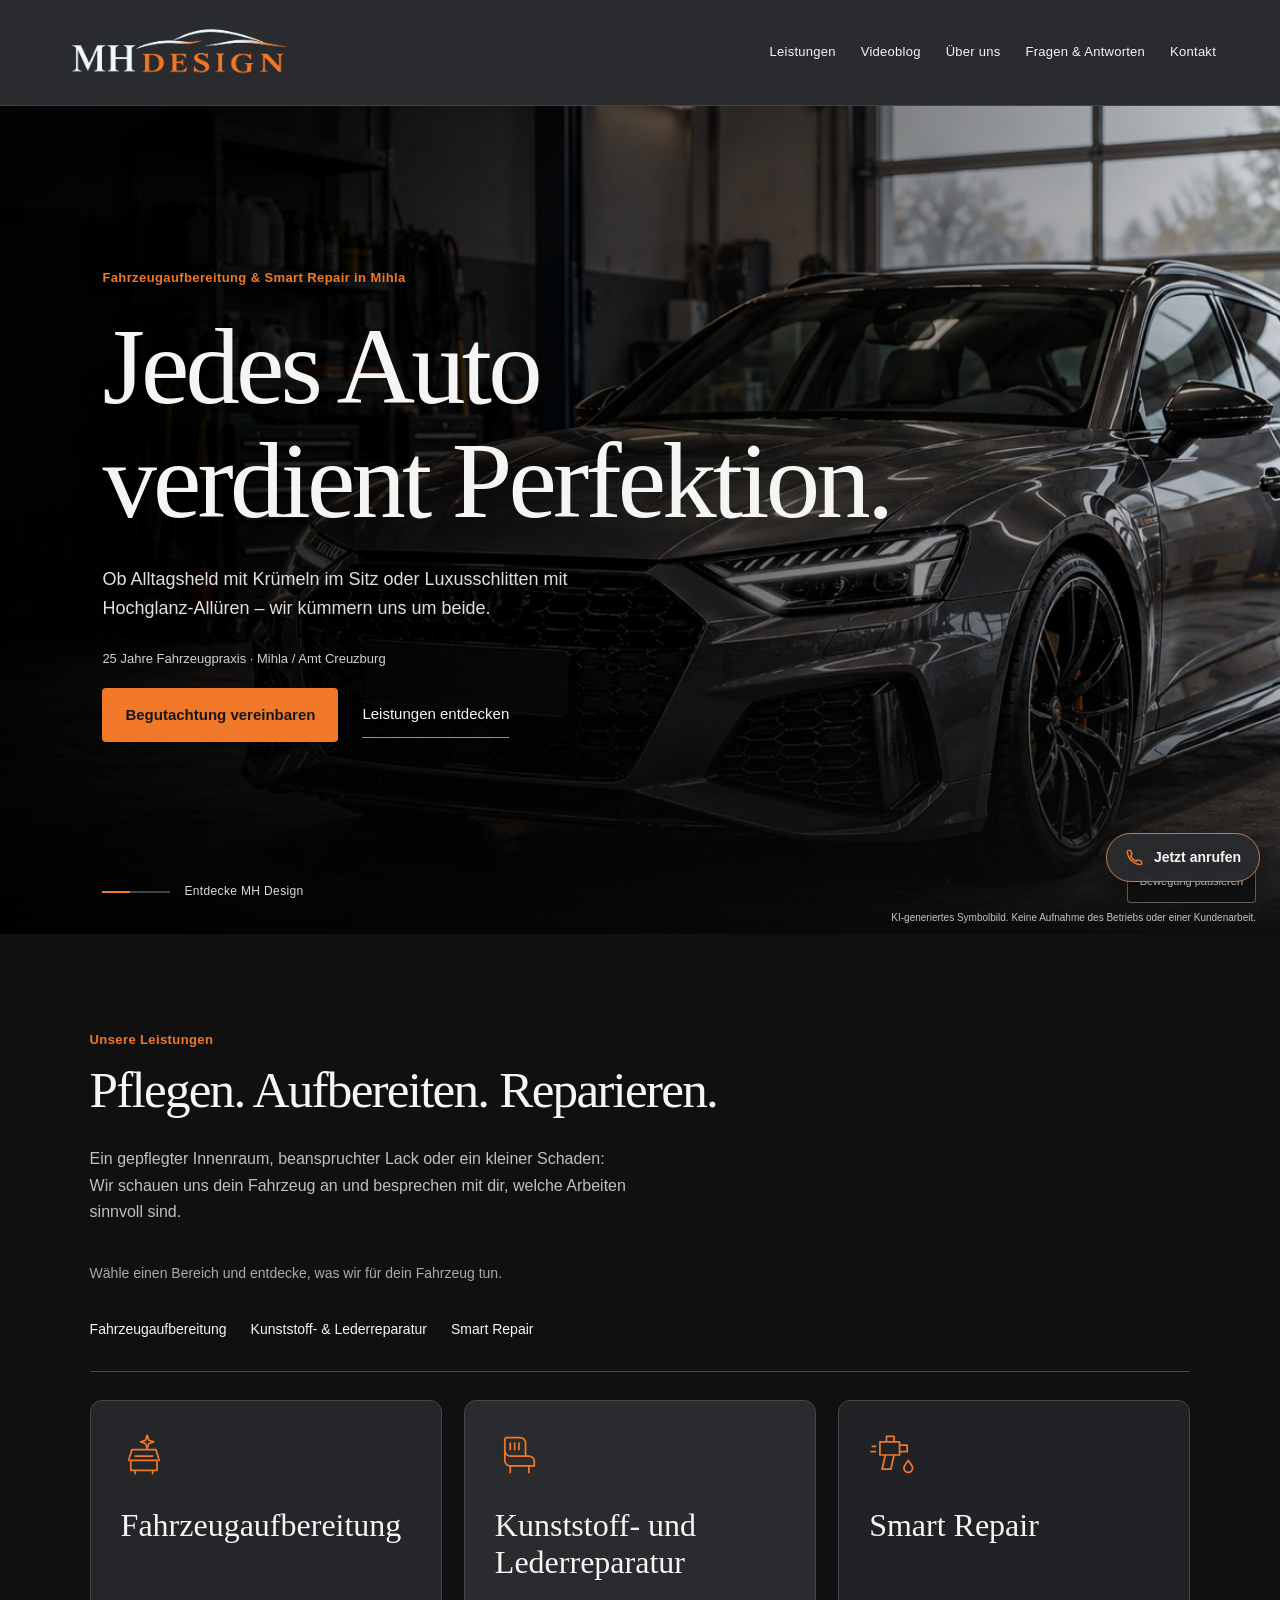
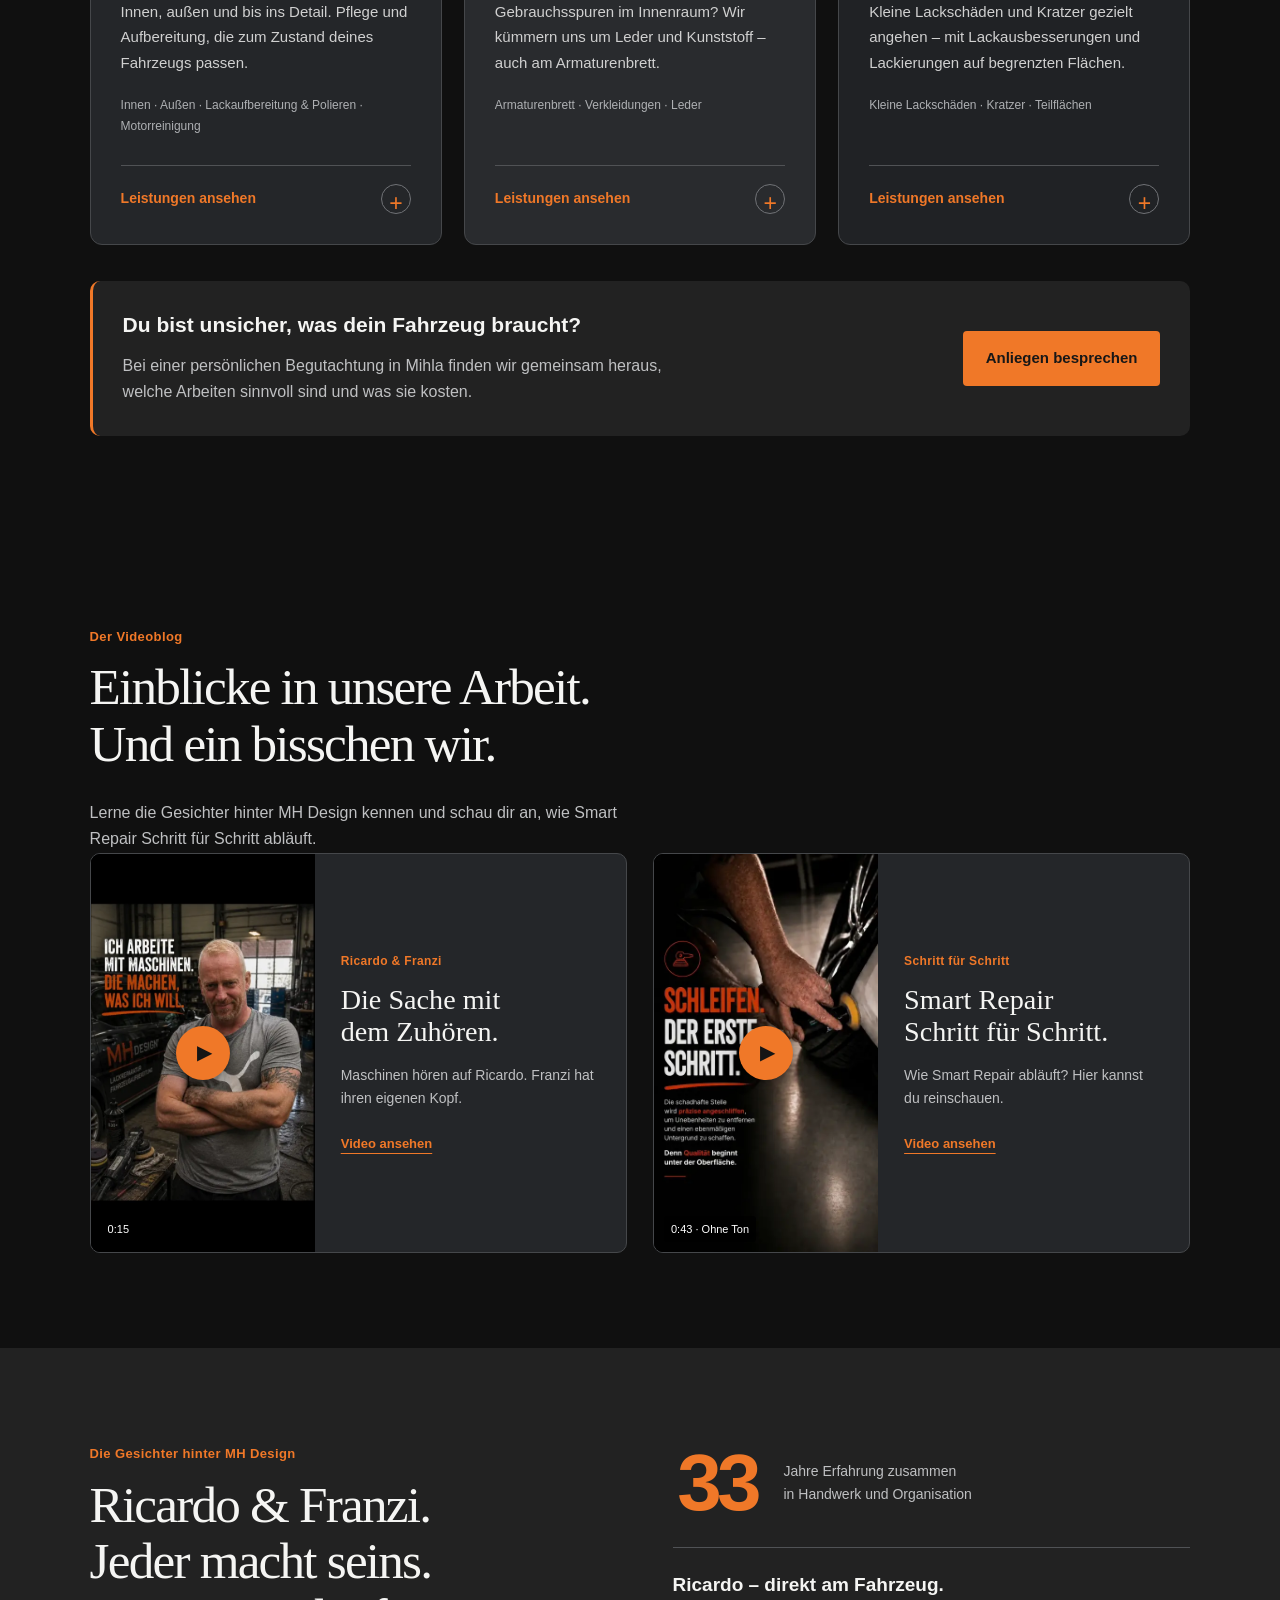
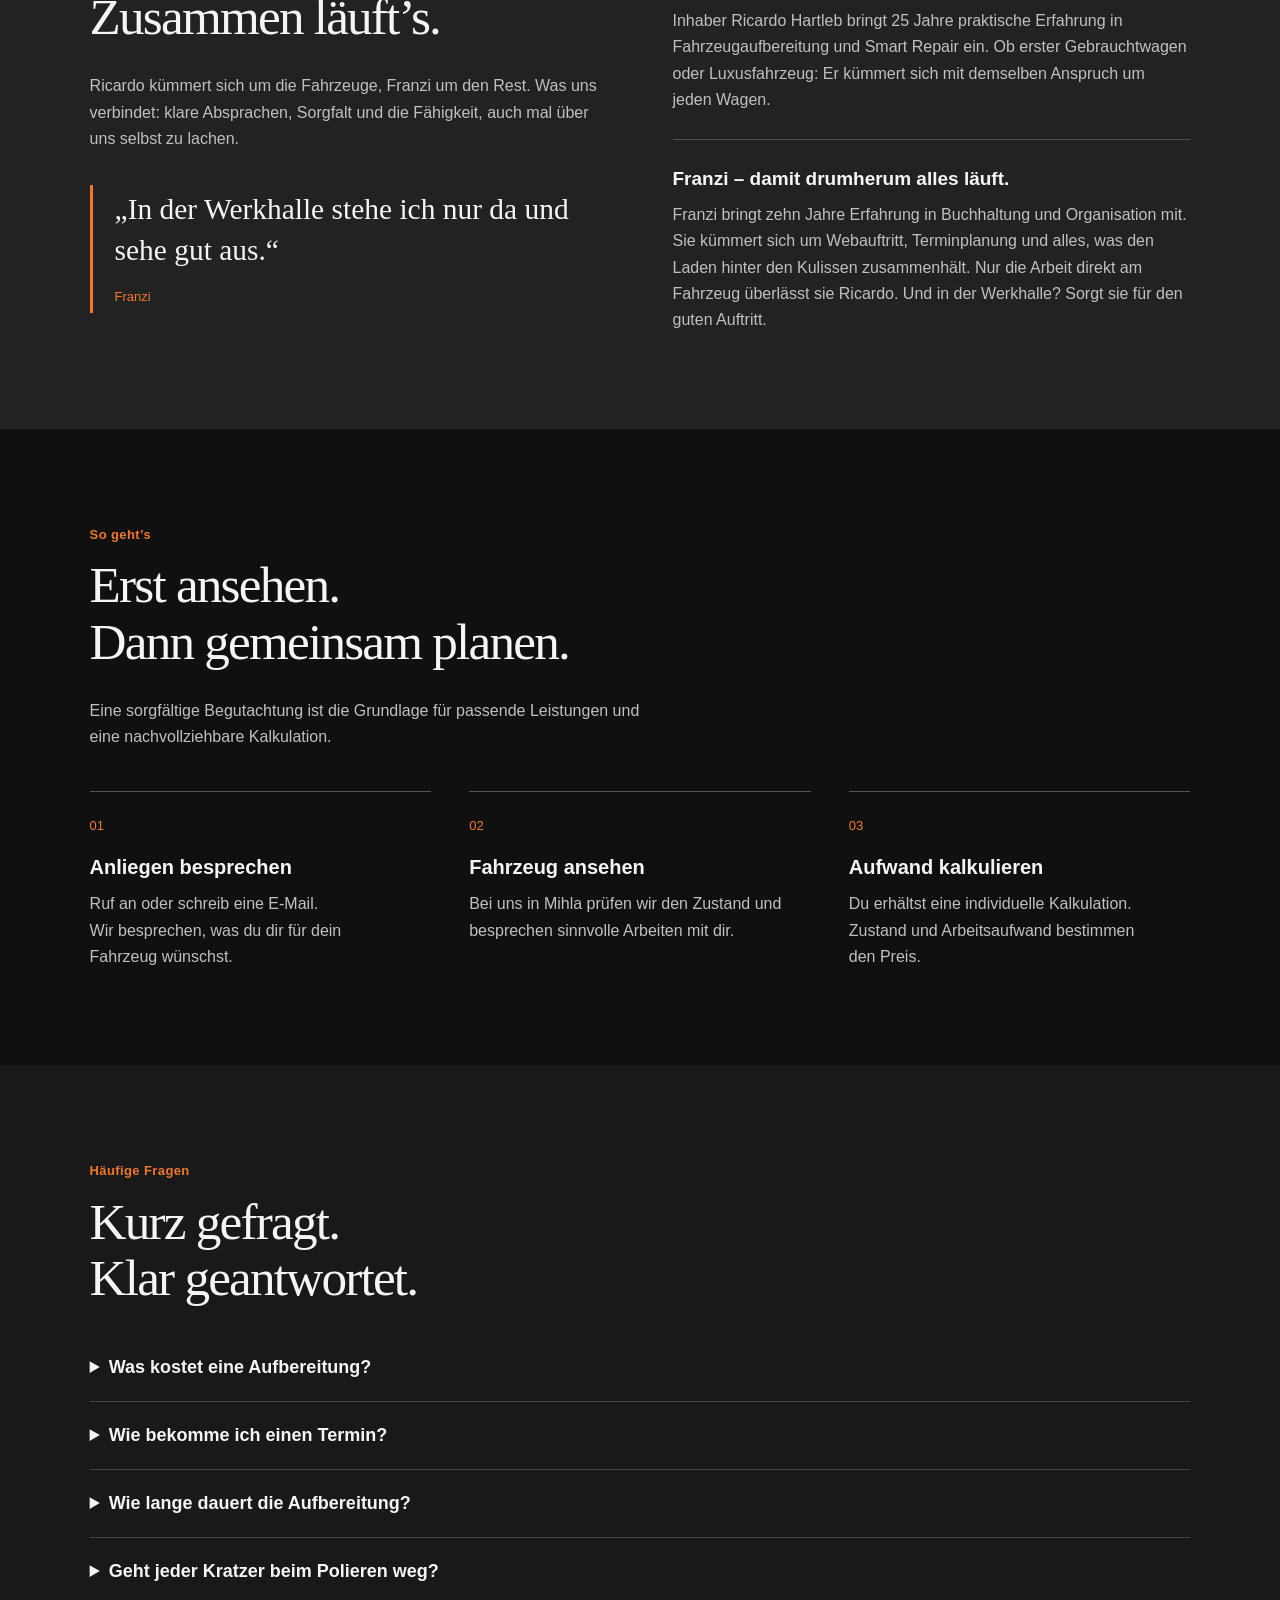
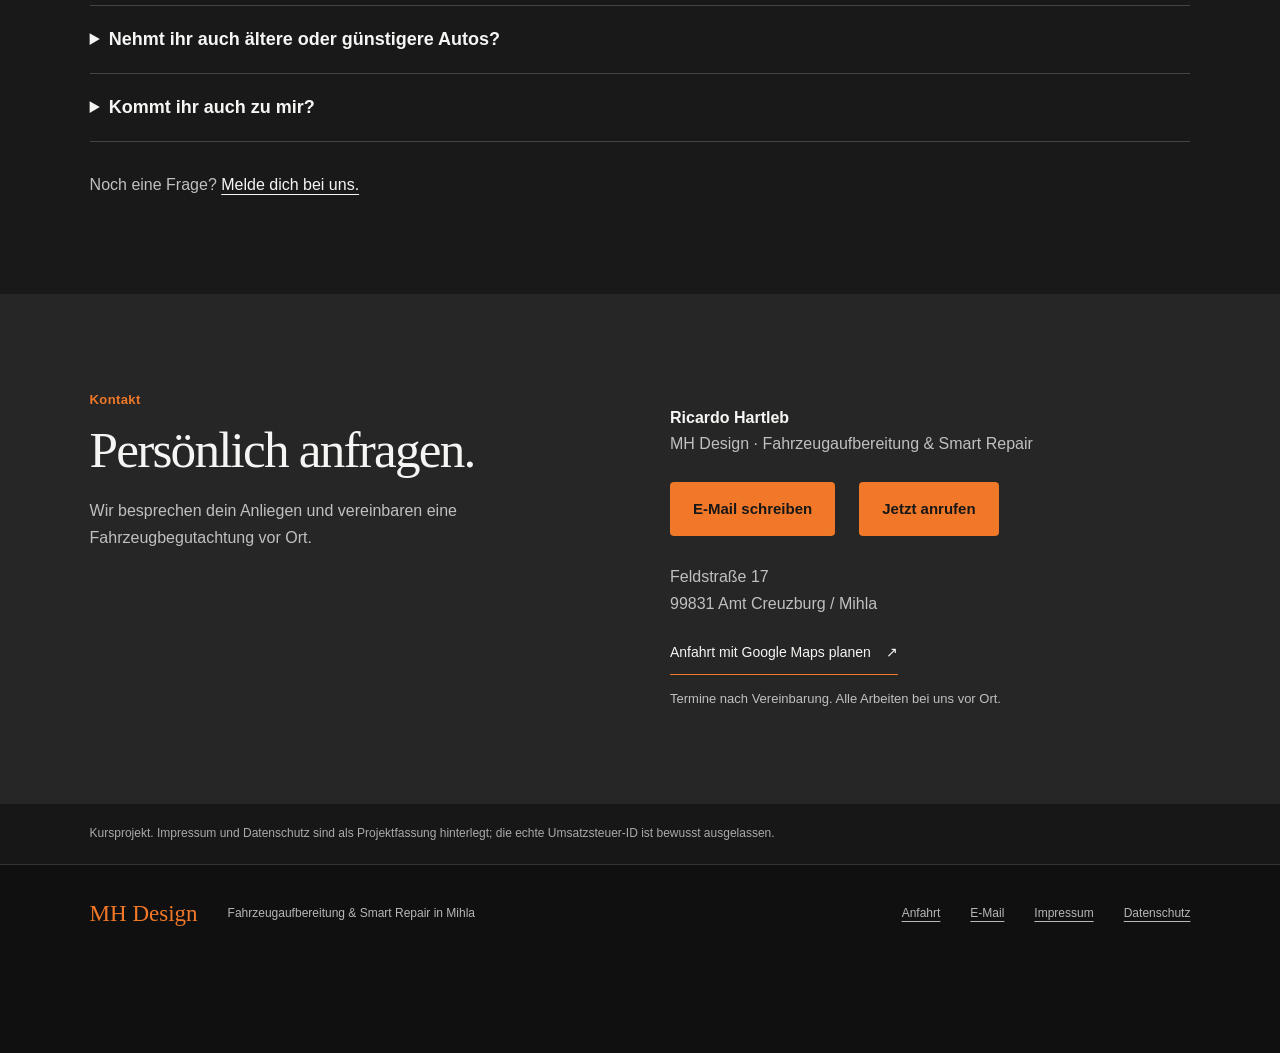
==== commit 830ed56d: "Update service categories and current course website" ====
--- a/index.html
+++ b/index.html
@@ -1,28 +1,58 @@
 <!doctype html>
-<html lang="de"><head><meta charset="utf-8"><meta name="viewport" content="width=device-width, initial-scale=1"><meta name="theme-color" content="#101010"><meta name="description" content="MH Design in Mihla: Fahrzeugaufbereitung, Smart Repair und Lackarbeiten mit 25 Jahren Erfahrung. Individuelle Begutachtung vor Ort."><meta name="robots" content="noindex,nofollow"><title>MH Design | Fahrzeugaufbereitung & Smart Repair in Mihla</title><link rel="icon" href="assets/favicon.svg" type="image/svg+xml"><link rel="preload" as="image" href="assets/hero-natuerlich.webp"><meta name="color-scheme" content="dark"><link rel="stylesheet" href="styles.css"><link rel="stylesheet" href="service-cards.css"><link rel="stylesheet" href="motion.css"><script src="motion.js" defer></script><script src="site.js" defer></script></head>
+<html lang="de"><head><meta charset="utf-8"><meta name="viewport" content="width=device-width, initial-scale=1"><meta name="theme-color" content="#101010"><meta name="description" content="MH Design in Mihla: Fahrzeugaufbereitung, Kunststoff- und Lederreparaturen sowie Smart Repair für kleine Lackschäden. 25 Jahre Fahrzeugpraxis. Individuelle Begutachtung vor Ort."><meta name="robots" content="noindex,nofollow"><title>MH Design | Fahrzeugaufbereitung & Smart Repair in Mihla</title><link rel="icon" href="assets/favicon.svg" type="image/svg+xml"><link rel="preload" as="image" href="assets/hero-natuerlich.webp"><meta name="color-scheme" content="dark"><link rel="stylesheet" href="styles.css?v=hero-natural-1"><link rel="stylesheet" href="service-cards.css"><link rel="stylesheet" href="motion.css?v=hero-motion-2"><script src="motion.js?v=hero-motion-2" defer></script><script src="site.js" defer></script>
+<link rel="canonical" href="https://frauh0815.github.io/MH_DESIGN/">
+<meta property="og:type" content="website">
+<meta property="og:locale" content="de_DE">
+<meta property="og:site_name" content="MH Design">
+<meta property="og:title" content="MH Design | Fahrzeugaufbereitung &amp; Smart Repair in Mihla">
+<meta property="og:description" content="MH Design in Mihla: Fahrzeugaufbereitung, Kunststoff- und Lederreparaturen sowie Smart Repair für kleine Lackschäden. 25 Jahre Fahrzeugpraxis. Individuelle Begutachtung vor Ort.">
+<meta property="og:url" content="https://frauh0815.github.io/MH_DESIGN/">
+<meta property="og:image" content="https://frauh0815.github.io/MH_DESIGN/assets/video-aufbereitung-poster.webp">
+<meta property="og:image:alt" content="MH Design: Schleifen einer Fahrzeugoberfläche">
+<meta name="twitter:card" content="summary_large_image">
+<script type="application/ld+json">
+{
+  "@context": "https://schema.org",
+  "@type": "AutoRepair",
+  "@id": "https://frauh0815.github.io/MH_DESIGN/#betrieb",
+  "name": "MH Design",
+  "url": "https://frauh0815.github.io/MH_DESIGN/",
+  "description": "MH Design in Mihla: Fahrzeugaufbereitung, Kunststoff- und Lederreparaturen sowie Smart Repair für kleine Lackschäden. 25 Jahre Fahrzeugpraxis. Individuelle Begutachtung vor Ort.",
+  "telephone": "+491735888050",
+  "email": "mhdesign.smartrepair@gmail.com",
+  "address": {
+    "@type": "PostalAddress",
+    "streetAddress": "Feldstraße 17",
+    "postalCode": "99831",
+    "addressLocality": "Amt Creuzburg / Mihla",
+    "addressCountry": "DE"
+  },
+  "areaServed": [
+    "Mihla",
+    "Amt Creuzburg und Umgebung"
+  ]
+}
+</script>
+</head>
 <body><div class="scroll-progress" aria-hidden="true"></div><a class="skip" href="#inhalt">Zum Inhalt</a><header class="nav"><a class="brand" href="#start" aria-label="MH Design Startseite"><img src="assets/logo-header.svg" width="2171" height="724" alt="MH Design"></a><nav aria-label="Hauptnavigation"><a href="#leistungen">Leistungen</a><a href="#videoblog">Videoblog</a><a href="#ueber-uns">Über uns</a><a href="#faq">Fragen & Antworten</a><a href="#kontakt">Kontakt</a></nav></header>
-<main id="inhalt"><section class="hero" id="start" aria-label="MH Design Fahrzeugaufbereitung und Smart Repair"><div class="shade"></div><div class="hero-content"><p class="eyebrow">Fahrzeugaufbereitung & Smart Repair in Mihla</p><h1>Jedes Auto verdient Perfektion.</h1><p class="intro">Ricardo schaut sich persönlich an, was dein Auto braucht. Gemeinsam besprecht ihr, welche Pflege oder Reparatur sinnvoll ist.</p><p class="hero-location">25 Jahre Fahrzeugpraxis · Mihla / Amt Creuzburg</p><div class="hero-actions"><a class="cta" href="#kontakt">Begutachtung vereinbaren</a><a class="secondary" href="#leistungen">Leistungen entdecken</a></div></div><a class="hero-progress" href="#leistungen"><span class="hero-progress-track" aria-hidden="true"></span>Entdecke MH Design</a><button class="motion-toggle" type="button" aria-pressed="false" hidden>Bewegung pausieren</button><p class="image-note">KI-generiertes Symbolbild. Keine Aufnahme des Betriebs oder einer Kundenarbeit.</p></section>
+<main id="inhalt"><section class="hero" id="start" aria-label="MH Design Fahrzeugaufbereitung und Smart Repair"><div class="shade"></div><div class="hero-content"><p class="eyebrow">Fahrzeugaufbereitung & Smart Repair in Mihla</p><h1>Jedes Auto verdient Perfektion.</h1><p class="intro">Ob Alltagsheld mit Krümeln im Sitz oder Luxusschlitten mit Hochglanz-Allüren – wir kümmern uns um beide.</p><p class="hero-location">25 Jahre Fahrzeugpraxis · Mihla / Amt Creuzburg</p><div class="hero-actions"><a class="cta" href="#kontakt">Begutachtung vereinbaren</a><a class="secondary" href="#leistungen">Leistungen entdecken</a></div></div><a class="hero-progress" href="#leistungen"><span class="hero-progress-track" aria-hidden="true"></span>Entdecke MH Design</a><button class="motion-toggle" type="button" aria-pressed="false" hidden>Bewegung pausieren</button><p class="image-note">KI-generiertes Symbolbild. Keine Aufnahme des Betriebs oder einer Kundenarbeit.</p></section>
 <section id="leistungen" class="section services" aria-labelledby="services-title">
 <p class="eyebrow">Unsere Leistungen</p><h2 id="services-title">Pflegen. Aufbereiten. Reparieren.</h2>
 <p class="section-intro">Ein gepflegter Innenraum, beanspruchter Lack oder ein kleiner Schaden: Wir schauen uns dein Fahrzeug an und besprechen mit dir, welche Arbeiten sinnvoll sind.</p>
-<p class="service-instruction">Wähle einen Bereich und entdecke, was wir für dein Fahrzeug tun.</p><div class="service-deck">
-<details class="service-tile" id="aufbereitung"><summary><svg class="service-icon" viewBox="0 0 42 44" aria-hidden="true" fill="none" stroke="currentColor" stroke-width="1.6" stroke-linecap="round" stroke-linejoin="round"><path d="m6 27 3-10h22l3 10M8 27h24v9H8zM12 36v3m16-3v3M12 23h16M23 4l1.5 4.5L29 10l-4.5 1.5L23 16l-1.5-4.5L17 10l4.5-1.5z"/></svg><span class="tile-title" role="heading" aria-level="3">Fahrzeugaufbereitung</span><span class="tile-intro">Innen, außen und bis ins Detail. Pflege und Aufbereitung, die zum Zustand deines Fahrzeugs passen.</span><span class="tile-topics">Innen & außen · Polieren · Motorraum</span><span class="tile-action"><span class="label-closed">Leistungen ansehen</span><span class="label-open">Details schließen</span><span class="tile-plus" aria-hidden="true">+</span></span></summary><div class="tile-details">
+<p class="service-instruction">Wähle einen Bereich und entdecke, was wir für dein Fahrzeug tun.</p><nav class="service-categories" aria-label="Leistungsbereiche"><a href="#aufbereitung">Fahrzeugaufbereitung</a><a href="#leder-kunststoff">Kunststoff- &amp; Lederreparatur</a><a href="#smart-repair">Smart Repair</a></nav><div class="service-deck">
+<details class="service-tile" id="aufbereitung"><summary><svg class="service-icon" viewBox="0 0 42 44" aria-hidden="true" fill="none" stroke="currentColor" stroke-width="1.6" stroke-linecap="round" stroke-linejoin="round"><path d="m6 27 3-10h22l3 10M8 27h24v9H8zM12 36v3m16-3v3M12 23h16M23 4l1.5 4.5L29 10l-4.5 1.5L23 16l-1.5-4.5L17 10l4.5-1.5z"/></svg><span class="tile-title" role="heading" aria-level="3">Fahrzeugaufbereitung</span><span class="tile-intro">Innen, außen und bis ins Detail. Pflege und Aufbereitung, die zum Zustand deines Fahrzeugs passen.</span><span class="tile-topics">Innen · Außen · Lackaufbereitung &amp; Polieren · Motorreinigung</span><span class="tile-action"><span class="label-closed">Leistungen ansehen</span><span class="label-open">Details schließen</span><span class="tile-plus" aria-hidden="true">+</span></span></summary><div class="tile-details">
 <div><h4>Innenaufbereitung</h4><p>Reinigung und Pflege der Oberflächen im Innenraum, abgestimmt auf Material und Zustand. Besonders beanspruchte Stellen sehen wir uns gemeinsam an.</p></div>
 <div><h4>Außenaufbereitung</h4><p>Sorgfältige Reinigung und Pflege der Außenflächen. Was dein Fahrzeug darüber hinaus braucht, klären wir bei der Begutachtung.</p></div>
 <div><h4>Lackaufbereitung & Polieren</h4><p>Für mehr Glanz und ein gleichmäßigeres Oberflächenbild. Welche Spuren sich durch Polieren verbessern lassen, hängt von ihrer Tiefe und vom Lackzustand ab.</p></div>
-<div><h4>Motorreinigung</h4><p>Reinigung des Motorraums nach individueller Prüfung. Methode und Umfang stimmen wir auf das Fahrzeug ab.</p></div>
-<a class="tile-contact" href="#kontakt">Dazu beraten lassen</a></div></details>
-<details class="service-tile" id="reparaturen"><summary><svg class="service-icon" viewBox="0 0 42 44" aria-hidden="true" fill="none" stroke="currentColor" stroke-width="1.6" stroke-linecap="round" stroke-linejoin="round"><path d="m9 32 14-14m4-11a9 9 0 0 0-10 11L5 30a4 4 0 0 0 6 6l12-12A9 9 0 0 0 34 13l-6 6-5-5z"/></svg><span class="tile-title" role="heading" aria-level="3">Smart Repair & Lederreparatur</span><span class="tile-intro">Kleine Schäden, gezielt angegangen. Wir prüfen, welche Reparatur für Lack und Leder sinnvoll ist.</span><span class="tile-topics">Smart Repair · Lederreparatur</span><span class="tile-action"><span class="label-closed">Leistungen ansehen</span><span class="label-open">Details schließen</span><span class="tile-plus" aria-hidden="true">+</span></span></summary><div class="tile-details">
-<div><h4>Smart Repair</h4><p>Gezielte Instandsetzung geeigneter kleinerer Schäden. Art, Lage und Ausmaß bestimmen, ob Smart Repair für dein Fahrzeug infrage kommt.</p></div>
-<div><h4>Lederreparaturen</h4><p>Instandsetzung beanspruchter oder beschädigter Lederoberflächen. Wir prüfen das Material und besprechen, was an der betroffenen Stelle möglich ist.</p></div>
-<a class="tile-contact" href="#kontakt">Dazu beraten lassen</a></div></details>
-<details class="service-tile" id="lackarbeiten"><summary><svg class="service-icon" viewBox="0 0 42 44" aria-hidden="true" fill="none" stroke="currentColor" stroke-width="1.6" stroke-linecap="round" stroke-linejoin="round"><path d="M9 10h18v12H9zM27 13h7v6h-7M14 22l-3 13h8l3-13M5 14H2m3 5H1m14-9V5h7v5M35 27c0 0-4 5-4 7a4 4 0 0 0 8 0c0-2-4-7-4-7z"/></svg><span class="tile-title" role="heading" aria-level="3">Lackarbeiten</span><span class="tile-intro">Vom einzelnen Lackschaden bis zur Lackierung. Wir besprechen, was dein Fahrzeug braucht.</span><span class="tile-topics">Lackausbesserungen · Lackierungen</span><span class="tile-action"><span class="label-closed">Leistungen ansehen</span><span class="label-open">Details schließen</span><span class="tile-plus" aria-hidden="true">+</span></span></summary><div class="tile-details">
-<div><h4>Lackausbesserungen</h4><p>Gezielte Ausbesserung örtlich begrenzter Lackschäden, soweit der Zustand der betroffenen und angrenzenden Flächen es zulässt.</p></div>
-<div><h4>Lackierungen</h4><p>Lackarbeiten nach persönlicher Begutachtung. Flächen, gewünschtes Ergebnis und notwendigen Aufwand stimmen wir vorab mit dir ab.</p></div>
+<div><h4>Motorreinigung</h4><p>Reinigung des Motorraums nach individueller Prüfung. Methode und Umfang stimmen wir auf dein Fahrzeug ab.</p></div><a class="tile-contact" href="#kontakt">Dazu beraten lassen</a></div></details>
+<details class="service-tile" id="leder-kunststoff"><summary><svg class="service-icon" viewBox="0 0 42 44" aria-hidden="true" fill="none" stroke="currentColor" stroke-width="1.6" stroke-linecap="round" stroke-linejoin="round"><path d="M10 6h12a5 5 0 0 1 5 5v12H13a5 5 0 0 1-5-5V8a2 2 0 0 1 2-2zM13 23h17a5 5 0 0 1 5 5v4H13a5 5 0 0 1-5-5v-9M13 32v6m17-6v6M13 11v6m4-6v6m4-6v6"/></svg><span class="tile-title" role="heading" aria-level="3">Kunststoff- und Lederreparatur</span><span class="tile-intro">Gebrauchsspuren im Innenraum? Wir kümmern uns um Leder und Kunststoff – auch am Armaturenbrett.</span><span class="tile-topics">Armaturenbrett · Verkleidungen · Leder</span><span class="tile-action"><span class="label-closed">Leistungen ansehen</span><span class="label-open">Details schließen</span><span class="tile-plus" aria-hidden="true">+</span></span></summary><div class="tile-details"><div><h4>Lederreparatur</h4><p>Pflege und Instandsetzung beanspruchter Lederoberflächen. Wir schauen uns Material und Gebrauchsspuren an und besprechen, welche Aufbereitung oder Reparatur sinnvoll ist.</p></div><div><h4>Kunststoffreparatur</h4><p>Aufbereitung und gezielte Ausbesserung geeigneter Kunststoffoberflächen im Innenraum, zum Beispiel am Armaturenbrett oder an Verkleidungen. Was sich reparieren lässt, beurteilen wir anhand von Material, Stelle und Beschädigung.</p></div><a class="tile-contact" href="#kontakt">Innenraum begutachten lassen</a></div></details>
+<details class="service-tile" id="smart-repair"><summary><svg class="service-icon" viewBox="0 0 42 44" aria-hidden="true" fill="none" stroke="currentColor" stroke-width="1.6" stroke-linecap="round" stroke-linejoin="round"><path d="M9 10h18v12H9zM27 13h7v6h-7M14 22l-3 13h8l3-13M5 14H2m3 5H1m14-9V5h7v5M35 27c0 0-4 5-4 7a4 4 0 0 0 8 0c0-2-4-7-4-7z"/></svg><span class="tile-title" role="heading" aria-level="3">Smart Repair</span><span class="tile-intro">Kleine Lackschäden und Kratzer gezielt angehen – mit Lackausbesserungen und Lackierungen auf begrenzten Flächen.</span><span class="tile-topics">Kleine Lackschäden · Kratzer · Teilflächen</span><span class="tile-action"><span class="label-closed">Leistungen ansehen</span><span class="label-open">Details schließen</span><span class="tile-plus" aria-hidden="true">+</span></span></summary><div class="tile-details">
+<div><h4>Lackausbesserungen &amp; Kratzerreparatur</h4><p>Wir bessern geeignete kleinere Lackschäden gezielt aus. Bei Kratzern prüfen wir Tiefe und Lackzustand und besprechen, wie sich die Stelle verbessern oder reparieren lässt.</p></div>
+<div><h4>Lackierung begrenzter Flächen</h4><p>Wenn eine Lackausbesserung nötig ist, bearbeiten wir den betroffenen Bereich. Umfang und Vorgehen richten sich nach dem Schaden und werden vorab mit dir abgestimmt. Volllackierungen bieten wir nicht an.</p></div>
 <a class="tile-contact" href="#kontakt">Dazu beraten lassen</a></div></details>
 </div><div class="service-consult"><div><h3>Du bist unsicher, was dein Fahrzeug braucht?</h3><p>Bei einer persönlichen Begutachtung in Mihla finden wir gemeinsam heraus, welche Arbeiten sinnvoll sind und was sie kosten.</p></div><a class="cta" href="#kontakt">Anliegen besprechen</a></div>
 </section>
 <section id="videoblog" class="section video-blog" aria-labelledby="video-title"><div class="video-heading"><p class="eyebrow">Der Videoblog</p><h2 id="video-title">Einblicke in unsere Arbeit.<br>Und ein bisschen wir.</h2><p class="section-intro">Lerne die Gesichter hinter MH Design kennen und schau dir an, wie Smart Repair Schritt für Schritt abläuft.</p></div><div class="video-grid"><a class="video-card" href="videoblog.html#video-01" aria-label="Ricardo und Franzi: 15-Sekunden-Video ansehen"><div class="video-cover"><img src="assets/video-humor-poster.webp" width="540" height="960" loading="lazy" decoding="async" alt="Ricardo im ersten Motiv des humorvollen Vorstellungsvideos"><span class="play" aria-hidden="true">▶</span><span class="video-duration">0:15</span></div><div class="video-meta"><p class="eyebrow">Ricardo & Franzi</p><h3>Die Sache mit dem Zuhören.</h3><p>Maschinen hören auf Ricardo. Franzi hat ihren eigenen Kopf.</p><span class="video-watch">Video ansehen</span></div></a><a class="video-card" href="videoblog.html#video-02" aria-label="Smart Repair Schritt für Schritt: 43-Sekunden-Video ohne Ton ansehen"><div class="video-cover"><img src="assets/video-aufbereitung-poster.webp" width="478" height="850" loading="lazy" decoding="async" alt="Videomotiv mit dem ersten Arbeitsschritt: Schleifen einer Fahrzeugoberfläche"><span class="play" aria-hidden="true">▶</span><span class="video-duration">0:43 · Ohne Ton</span></div><div class="video-meta"><p class="eyebrow">Schritt für Schritt</p><h3>Smart Repair Schritt für Schritt.</h3><p>Wie Smart Repair abläuft? Hier kannst du reinschauen.</p><span class="video-watch">Video ansehen</span></div></a></div></section>
-<section id="ueber-uns" class="section about" aria-labelledby="about-title"><div><p class="eyebrow">Die Gesichter hinter MH Design</p><h2 id="about-title">Ricardo & Franzi.<br>Jeder macht seins.<br>Zusammen läuft’s.</h2><p>Ricardo kümmert sich um die Fahrzeuge, Franzi um den Rest. Was uns verbindet: klare Absprachen, Sorgfalt und die Fähigkeit, auch mal über uns selbst zu lachen.</p><blockquote class="team-quote"><p>„In der Werkhalle stehe ich nur da und sehe gut aus.“</p><cite>Franzi</cite></blockquote></div><div class="about-story"><p class="experience"><strong>35</strong><span>Jahre Erfahrung zusammen<br>in Handwerk und Organisation</span></p><div class="team-role"><h3>Ricardo – direkt am Fahrzeug.</h3><p>Inhaber Ricardo Hartleb bringt 25 Jahre praktische Erfahrung in Fahrzeugaufbereitung, Smart Repair und Lackarbeiten ein. Ob erster Gebrauchtwagen oder Luxusfahrzeug: Er kümmert sich mit demselben Anspruch um jeden Wagen.</p></div><div class="team-role"><h3>Franzi – damit drumherum alles läuft.</h3><p>Franzi bringt zehn Jahre Erfahrung in Buchhaltung und Organisation mit. Sie kümmert sich um Webauftritt, Terminplanung und alles, was den Laden hinter den Kulissen zusammenhält. Nur die Arbeit direkt am Fahrzeug überlässt sie Ricardo. Und in der Werkhalle? Sorgt sie für den guten Auftritt.</p></div></div></section>
+<section id="ueber-uns" class="section about" aria-labelledby="about-title"><div><p class="eyebrow">Die Gesichter hinter MH Design</p><h2 id="about-title">Ricardo & Franzi.<br>Jeder macht seins.<br>Zusammen läuft’s.</h2><p>Ricardo kümmert sich um die Fahrzeuge, Franzi um den Rest. Was uns verbindet: klare Absprachen, Sorgfalt und die Fähigkeit, auch mal über uns selbst zu lachen.</p><blockquote class="team-quote"><p>„In der Werkhalle stehe ich nur da und sehe gut aus.“</p><cite>Franzi</cite></blockquote></div><div class="about-story"><p class="experience"><strong>35</strong><span>Jahre Erfahrung zusammen<br>in Handwerk und Organisation</span></p><div class="team-role"><h3>Ricardo – direkt am Fahrzeug.</h3><p>Inhaber Ricardo Hartleb bringt 25 Jahre praktische Erfahrung in Fahrzeugaufbereitung und Smart Repair ein. Ob erster Gebrauchtwagen oder Luxusfahrzeug: Er kümmert sich mit demselben Anspruch um jeden Wagen.</p></div><div class="team-role"><h3>Franzi – damit drumherum alles läuft.</h3><p>Franzi bringt zehn Jahre Erfahrung in Buchhaltung und Organisation mit. Sie kümmert sich um Webauftritt, Terminplanung und alles, was den Laden hinter den Kulissen zusammenhält. Nur die Arbeit direkt am Fahrzeug überlässt sie Ricardo. Und in der Werkhalle? Sorgt sie für den guten Auftritt.</p></div></div></section>
 <section class="section" id="ablauf"><p class="eyebrow">So geht’s</p><h2>Erst ansehen.<br>Dann gemeinsam planen.</h2><p class="section-intro">Eine sorgfältige Begutachtung ist die Grundlage für passende Leistungen und eine nachvollziehbare Kalkulation.</p><div class="steps"><article class="step"><h3>Anliegen besprechen</h3><p>Ruf an oder schreib eine E-Mail. Wir besprechen, was du dir für dein Fahrzeug wünschst.</p></article><article class="step"><h3>Fahrzeug ansehen</h3><p>Bei uns in Mihla prüfen wir den Zustand und besprechen sinnvolle Arbeiten mit dir.</p></article><article class="step"><h3>Aufwand kalkulieren</h3><p>Du erhältst eine individuelle Kalkulation. Zustand und Arbeitsaufwand bestimmen den Preis.</p></article></div></section><section class="section faq" id="faq" aria-labelledby="faq-title"><p class="eyebrow">Häufige Fragen</p><h2 id="faq-title">Kurz gefragt.<br>Klar geantwortet.</h2><details><summary>Was kostet eine Aufbereitung?</summary><p>Jedes Auto bringt seine eigene Geschichte mit. Deshalb kalkulieren wir nach persönlicher Begutachtung – passend zu Zustand, Wünschen und Aufwand.</p></details><details><summary>Wie bekomme ich einen Termin?</summary><p>Ruf an oder schreib uns eine E-Mail. Wir besprechen dein Anliegen und vereinbaren eine Begutachtung bei uns in Mihla.</p></details><details><summary>Wie lange dauert die Aufbereitung?</summary><p>Etwas länger als unser 43-Sekunden-Video. Wie lange genau, hängt vom Fahrzeug und den vereinbarten Arbeiten ab. Das klären wir vorab mit dir.</p></details><details><summary>Geht jeder Kratzer beim Polieren weg?</summary><p>Vieles lässt sich verbessern, zaubern können wir nicht. Wir prüfen den Lack und erklären dir, ob Polieren, Smart Repair oder eine Lackarbeit sinnvoll ist.</p></details><details><summary>Nehmt ihr auch ältere oder günstigere Autos?</summary><p>Na klar. Vom ersten Gebrauchtwagen bis zum Luxusfahrzeug: Jedes Auto bekommt bei uns dieselbe Sorgfalt.</p></details><details><summary>Kommt ihr auch zu mir?</summary><p>Dein Auto kommt zu uns: Alle Arbeiten finden an unserem Standort in der Feldstraße 17 in Mihla statt. Einen mobilen Service bieten wir nicht an.</p></details><p class="faq-contact">Noch eine Frage? <a href="#kontakt">Melde dich bei uns.</a></p></section><section id="kontakt" class="section contact"><div><p class="eyebrow">Kontakt</p><h2>Persönlich anfragen.</h2><p>Wir besprechen dein Anliegen und vereinbaren eine Fahrzeugbegutachtung vor Ort.</p></div><div><p><strong>Ricardo Hartleb</strong><br>MH Design · Fahrzeugaufbereitung & Smart Repair</p><div class="contact-actions"><a class="cta" href="mailto:mhdesign.smartrepair@gmail.com">E-Mail schreiben</a><a class="cta contact-call" href="tel:+491735888050" aria-label="MH Design jetzt anrufen">Jetzt anrufen</a></div><p class="address">Feldstraße 17<br>99831 Amt Creuzburg / Mihla</p><a class="route-link" href="https://www.google.com/maps/dir/?api=1&amp;destination=Feldstra%C3%9Fe%2017%2C%2099831%20Amt%20Creuzburg%2C%20Mihla" target="_blank" rel="noopener noreferrer">Anfahrt mit Google Maps planen <span aria-hidden="true">↗</span></a><p class="contact-note">Termine nach Vereinbarung. Alle Arbeiten bei uns vor Ort.</p></div></section></main><aside class="draft-note">Kursprojekt. Impressum und Datenschutz sind als Projektfassung hinterlegt; die echte Umsatzsteuer-ID ist bewusst ausgelassen.</aside><footer class="footer"><a class="footer-brand" href="index.html">MH Design</a><span>Fahrzeugaufbereitung & Smart Repair in Mihla</span><a href="https://www.google.com/maps/dir/?api=1&amp;destination=Feldstra%C3%9Fe%2017%2C%2099831%20Amt%20Creuzburg%2C%20Mihla" target="_blank" rel="noopener noreferrer">Anfahrt</a><a href="mailto:mhdesign.smartrepair@gmail.com">E-Mail</a><a href="impressum.html">Impressum</a><a href="datenschutz.html">Datenschutz</a></footer><a class="quick-call" href="tel:+491735888050" aria-label="MH Design jetzt anrufen: 0173 5888050"><svg viewBox="0 0 24 24" aria-hidden="true" width="19" height="19" fill="none" stroke="currentColor" stroke-width="1.8" stroke-linecap="round" stroke-linejoin="round"><path d="M7 3H4a1 1 0 0 0-1 1c0 9 8 17 17 17a1 1 0 0 0 1-1v-3l-5-2-2 2a15 15 0 0 1-7-7l2-2z"/></svg><span>Jetzt anrufen</span></a>
 </body></html>
--- a/service-cards.css
+++ b/service-cards.css
@@ -1,5 +1,6 @@
 .service-instruction{color:#aaa;font-size:14px;margin:0 0 24px}
 .service-deck{display:grid;grid-template-columns:repeat(3,minmax(0,1fr));gap:22px;align-items:start}
+.service-categories{display:flex;flex-wrap:wrap;gap:8px 24px;margin:0 0 28px;padding-bottom:18px;border-bottom:1px solid var(--border)}.service-categories a{display:inline-flex;align-items:center;min-height:44px;font-size:14px;border-bottom:2px solid transparent}.service-categories a:hover{color:var(--orange);border-color:var(--orange)}
 .service-tile{background:#242629;border:1px solid #45474a;border-radius:12px;overflow:hidden;scroll-margin-top:25px;transition:transform .2s ease,border-color .2s ease,box-shadow .2s ease}
 .service-tile:nth-child(2){background:#292b2e}.service-tile:nth-child(3){background:#202225}
 .service-tile summary{display:flex;flex-direction:column;list-style:none;cursor:pointer;padding:30px;min-height:380px;height:var(--service-summary-height,auto)}
--- a/motion.css
+++ b/motion.css
@@ -1,15 +1,15 @@
 /* A slow camera move across the supplied concept image; all content remains visible without JS. */
 .hero{isolation:isolate;background-image:none;background-color:#101010}
-.hero::before{content:"";position:absolute;inset:-3%;z-index:-2;background:url('assets/hero-natuerlich.webp') 65% center/cover;transform:scale(1.08);animation:hero-camera 18s ease-in-out infinite alternate;will-change:transform}
+.hero::before{content:"";position:absolute;inset:-5%;z-index:-2;background:url('assets/hero-natuerlich.webp') 65% center/cover;transform:scale(1.08);animation:hero-camera 12s ease-in-out infinite alternate;will-change:transform}
 .hero .shade{z-index:-1}
 .motion-toggle{position:absolute;bottom:31px;right:24px;z-index:3;min-height:44px;padding:8px 12px;border:1px solid #ffffff55;border-radius:4px;background:#101010bb;color:#ddd;font-size:11px;cursor:pointer}
 .motion-toggle:hover{border-color:var(--orange);color:var(--fg)}
 .motion-paused .hero::before,.motion-paused .hero-progress-track::after{animation-play-state:paused}
-@keyframes hero-camera{from{transform:scale(1.08) translateX(1%)}to{transform:scale(1.015) translateX(-1%)}}
-.hero-content>.eyebrow{animation:hero-copy .65s ease-out both}
-.hero-content h1{animation:hero-copy .85s .15s ease-out both}
-.hero-content .intro{animation:hero-copy .85s .35s ease-out both}
-.hero-content .hero-actions{animation:hero-copy .85s .55s ease-out both}
+@keyframes hero-camera{from{transform:scale(1.14) translateX(2.5%)}to{transform:scale(1.025) translateX(-2.5%)}}
+.hero-in-view .hero-content>.eyebrow{animation:hero-copy .65s ease-out both}
+.hero-in-view .hero-content h1{animation:hero-copy .85s .15s ease-out both}
+.hero-in-view .hero-content .intro{animation:hero-copy .85s .35s ease-out both}
+.hero-in-view .hero-content .hero-actions{animation:hero-copy .85s .55s ease-out both}
 @keyframes hero-copy{from{opacity:0;transform:translateY(24px)}to{opacity:1;transform:translateY(0)}}
 .hero-progress{position:absolute;bottom:32px;left:clamp(24px,8vw,140px);display:flex;align-items:center;gap:14px;font-size:12px;color:#ddd;letter-spacing:.03em}
 .hero-progress-track{display:block;width:68px;height:2px;background:#ffffff40;overflow:hidden}
@@ -26,6 +26,7 @@
 }
 @media(max-width:760px){.hero::before{background-position:62% center}.hero-progress{left:24px;bottom:92px}.motion-toggle{left:24px;right:auto;bottom:42px}.hero-content{padding-bottom:165px}}
 @media(prefers-reduced-motion:reduce){
+ .hero.hero-in-view .hero-content>*{animation:none}
  .hero::before{animation:none;transform:none;will-change:auto}
  .hero-content>.eyebrow,.hero-content h1,.hero-content .intro,.hero-content .hero-actions,.hero-progress-track::after,.scroll-progress{animation:none}
  .motion-ready .scroll-reveal,.motion-ready .scroll-reveal.is-waiting,.motion-ready .scroll-reveal.is-visible{transition:none;opacity:1;transform:none}
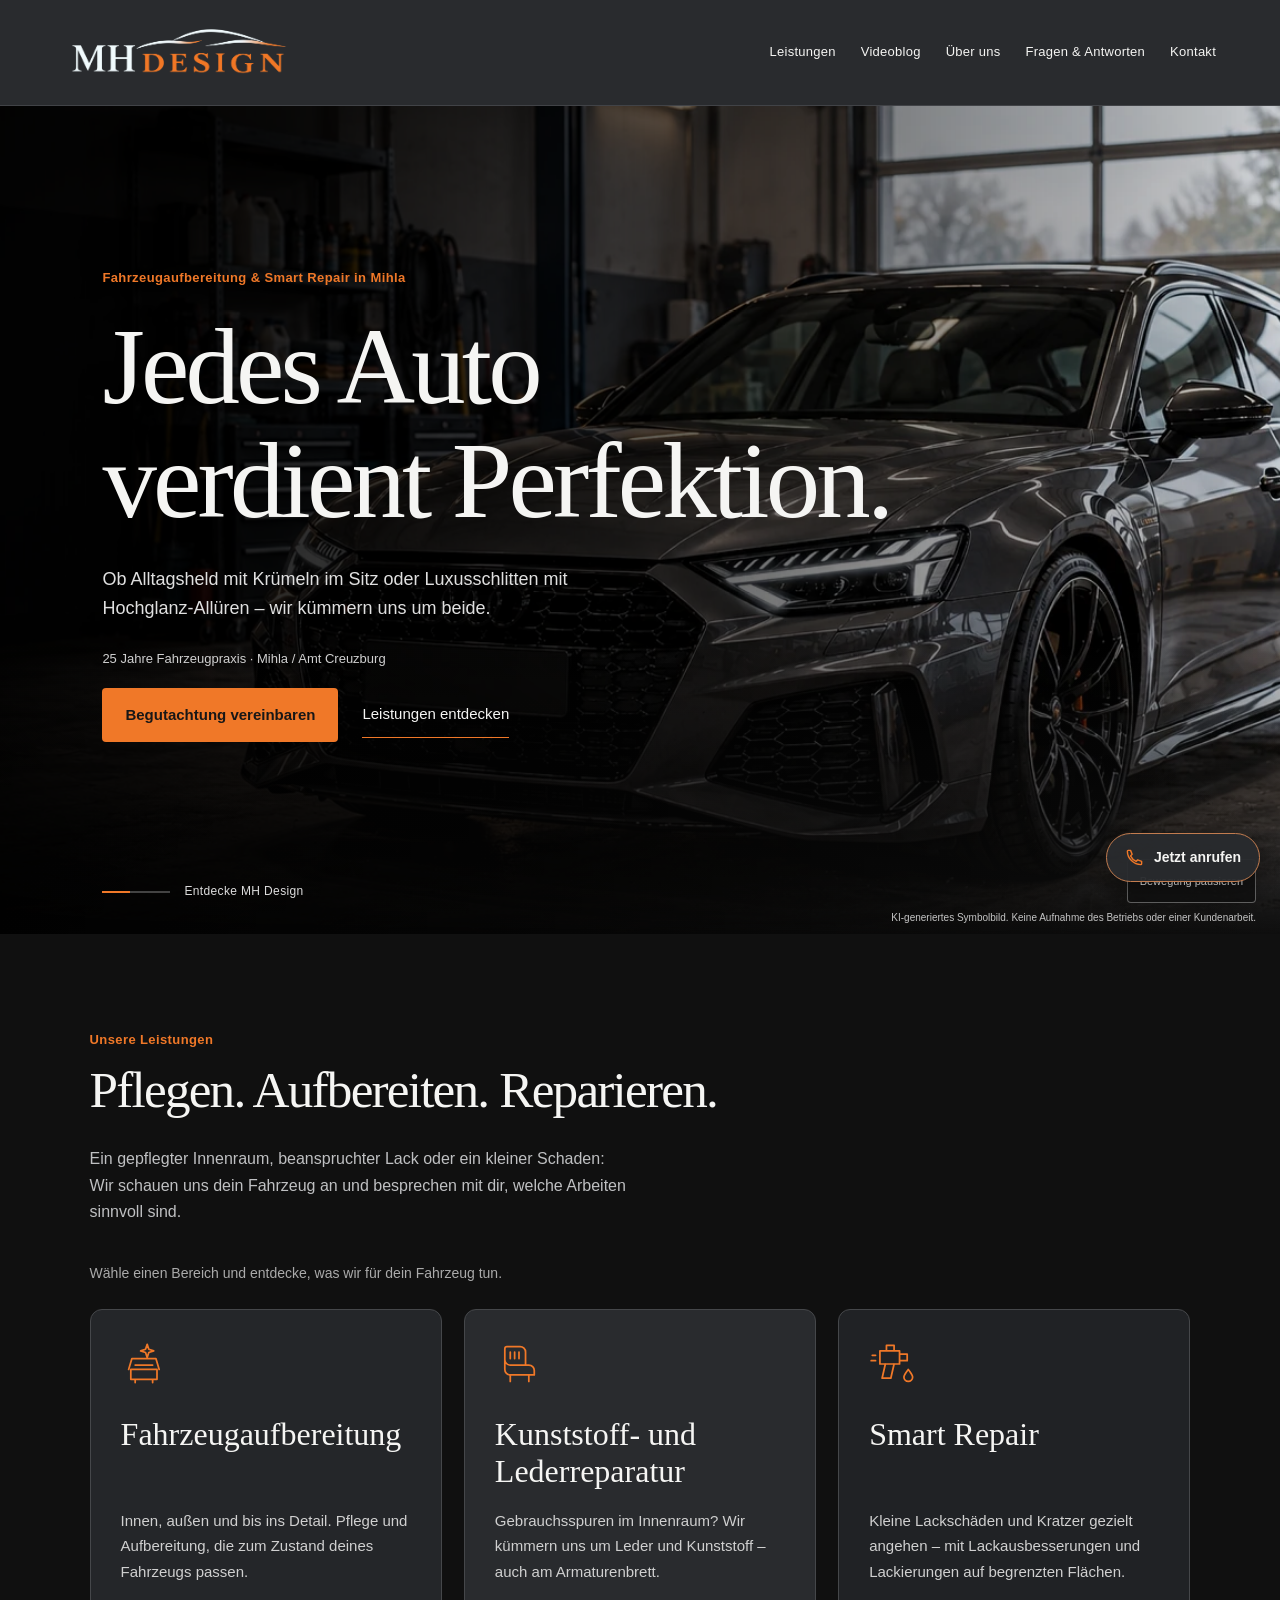
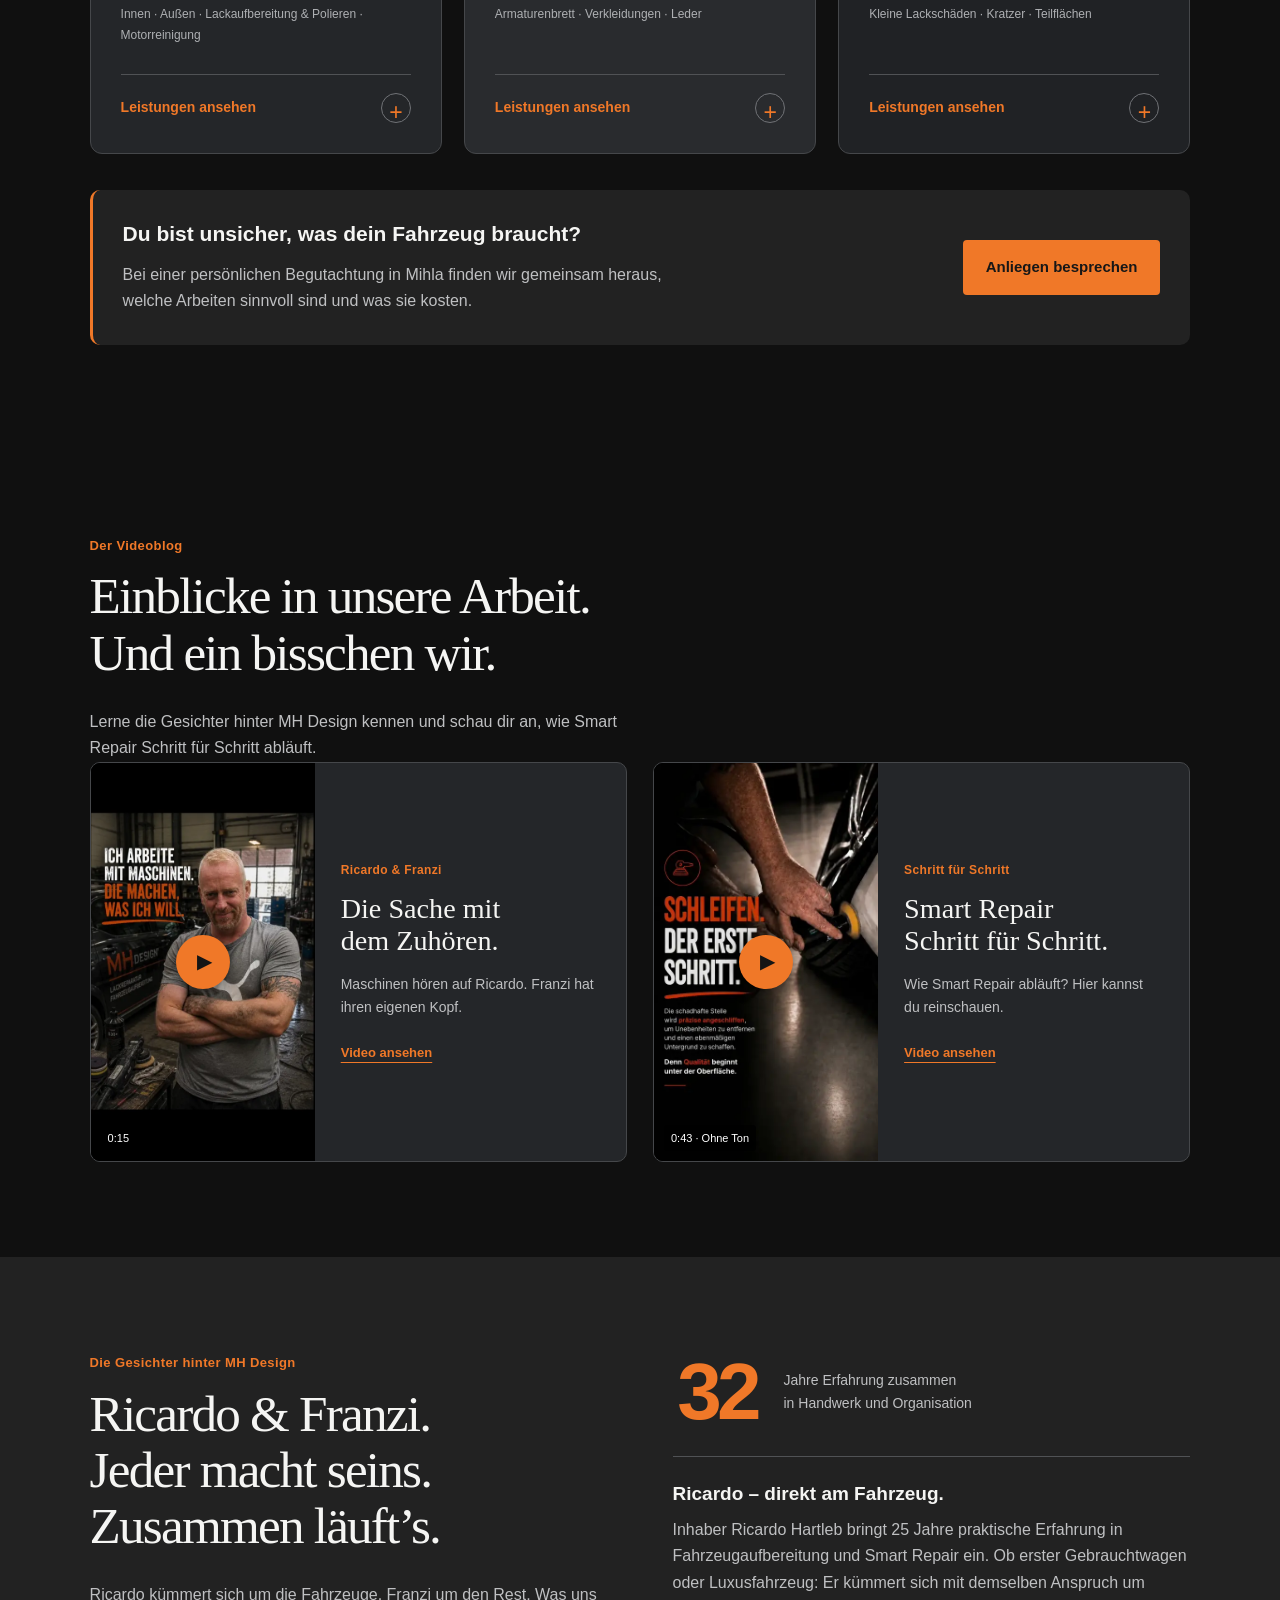
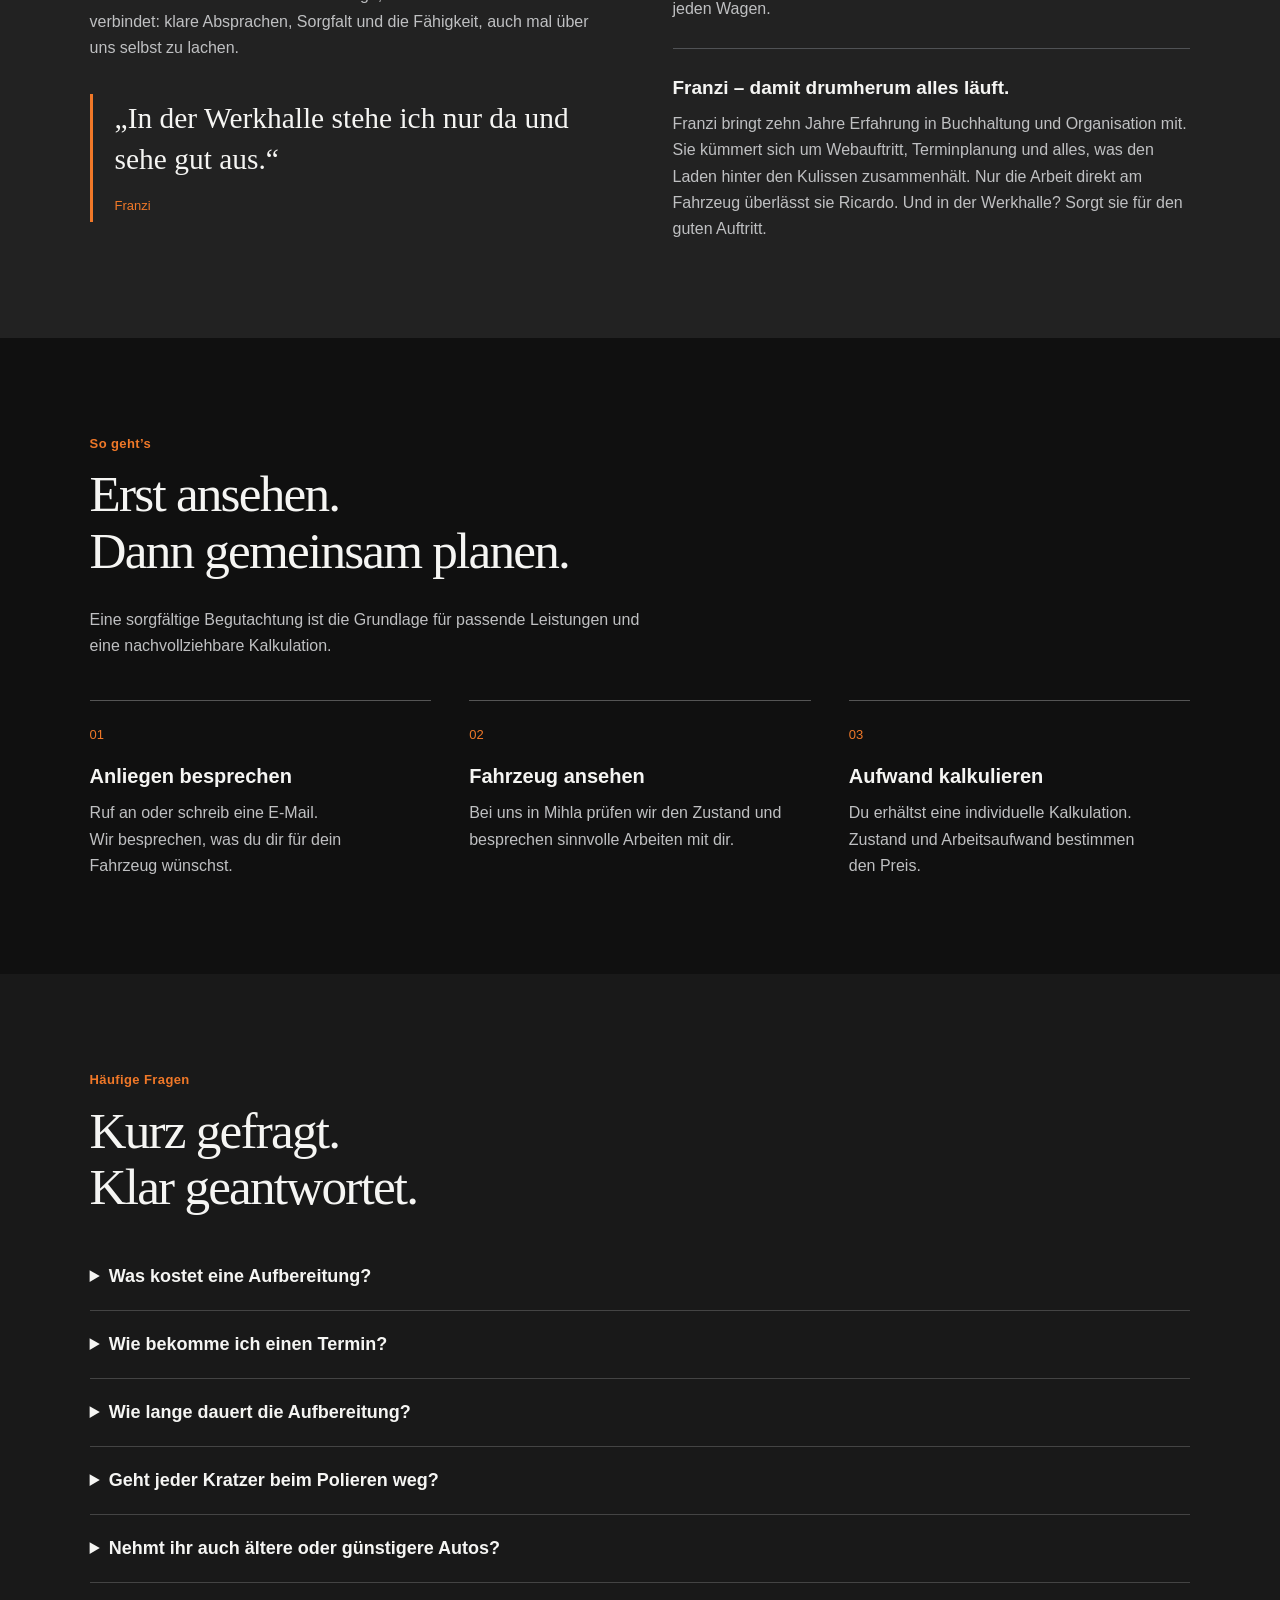
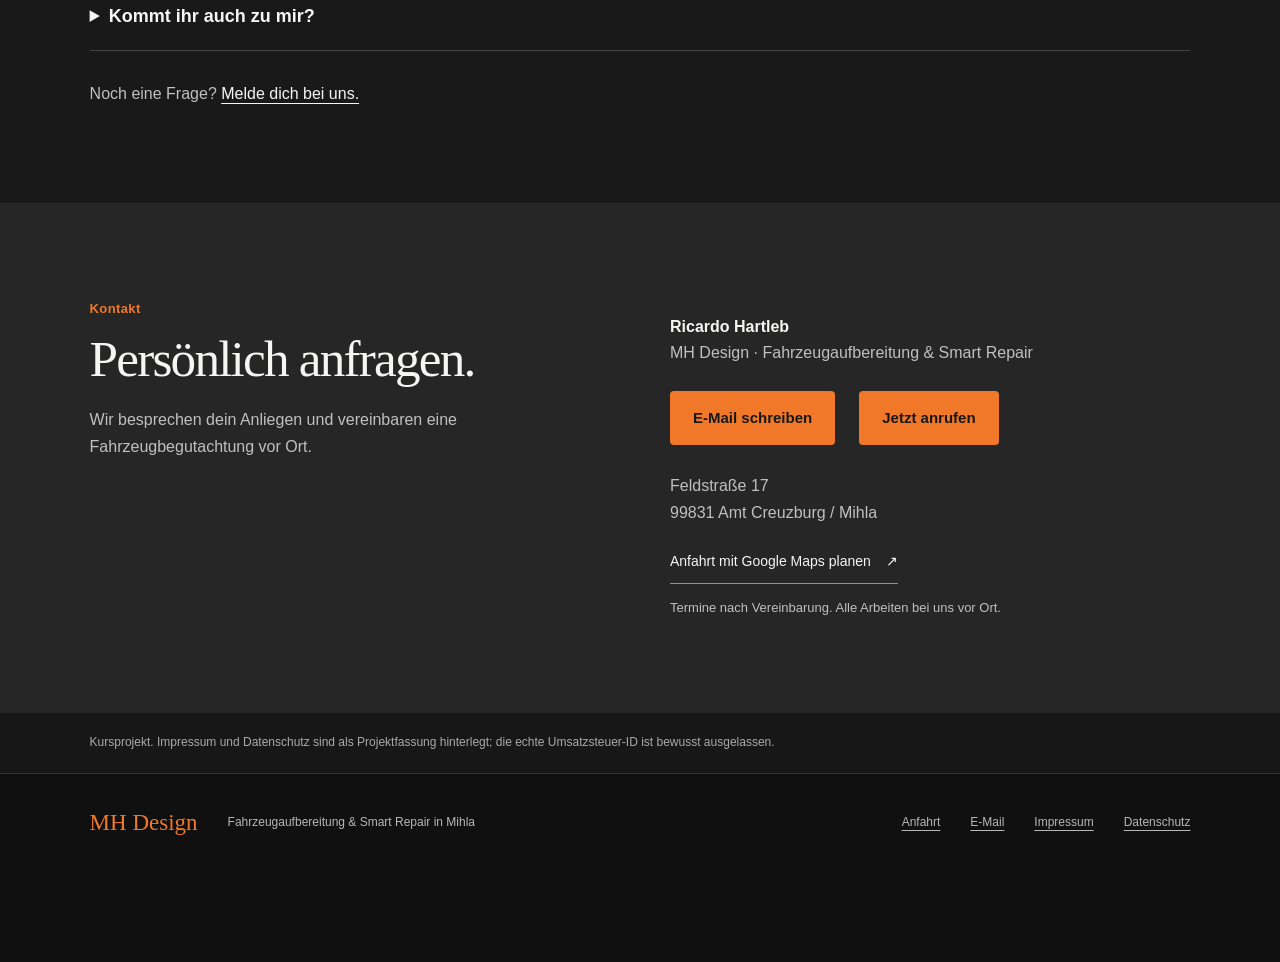
==== commit e7d2821c: "Remove duplicate service links above cards" ====
--- a/index.html
+++ b/index.html
@@ -39,7 +39,7 @@
 <section id="leistungen" class="section services" aria-labelledby="services-title">
 <p class="eyebrow">Unsere Leistungen</p><h2 id="services-title">Pflegen. Aufbereiten. Reparieren.</h2>
 <p class="section-intro">Ein gepflegter Innenraum, beanspruchter Lack oder ein kleiner Schaden: Wir schauen uns dein Fahrzeug an und besprechen mit dir, welche Arbeiten sinnvoll sind.</p>
-<p class="service-instruction">Wähle einen Bereich und entdecke, was wir für dein Fahrzeug tun.</p><nav class="service-categories" aria-label="Leistungsbereiche"><a href="#aufbereitung">Fahrzeugaufbereitung</a><a href="#leder-kunststoff">Kunststoff- &amp; Lederreparatur</a><a href="#smart-repair">Smart Repair</a></nav><div class="service-deck">
+<p class="service-instruction">Wähle einen Bereich und entdecke, was wir für dein Fahrzeug tun.</p><div class="service-deck">
 <details class="service-tile" id="aufbereitung"><summary><svg class="service-icon" viewBox="0 0 42 44" aria-hidden="true" fill="none" stroke="currentColor" stroke-width="1.6" stroke-linecap="round" stroke-linejoin="round"><path d="m6 27 3-10h22l3 10M8 27h24v9H8zM12 36v3m16-3v3M12 23h16M23 4l1.5 4.5L29 10l-4.5 1.5L23 16l-1.5-4.5L17 10l4.5-1.5z"/></svg><span class="tile-title" role="heading" aria-level="3">Fahrzeugaufbereitung</span><span class="tile-intro">Innen, außen und bis ins Detail. Pflege und Aufbereitung, die zum Zustand deines Fahrzeugs passen.</span><span class="tile-topics">Innen · Außen · Lackaufbereitung &amp; Polieren · Motorreinigung</span><span class="tile-action"><span class="label-closed">Leistungen ansehen</span><span class="label-open">Details schließen</span><span class="tile-plus" aria-hidden="true">+</span></span></summary><div class="tile-details">
 <div><h4>Innenaufbereitung</h4><p>Reinigung und Pflege der Oberflächen im Innenraum, abgestimmt auf Material und Zustand. Besonders beanspruchte Stellen sehen wir uns gemeinsam an.</p></div>
 <div><h4>Außenaufbereitung</h4><p>Sorgfältige Reinigung und Pflege der Außenflächen. Was dein Fahrzeug darüber hinaus braucht, klären wir bei der Begutachtung.</p></div>
--- a/service-cards.css
+++ b/service-cards.css
@@ -1,6 +1,5 @@
 .service-instruction{color:#aaa;font-size:14px;margin:0 0 24px}
 .service-deck{display:grid;grid-template-columns:repeat(3,minmax(0,1fr));gap:22px;align-items:start}
-.service-categories{display:flex;flex-wrap:wrap;gap:8px 24px;margin:0 0 28px;padding-bottom:18px;border-bottom:1px solid var(--border)}.service-categories a{display:inline-flex;align-items:center;min-height:44px;font-size:14px;border-bottom:2px solid transparent}.service-categories a:hover{color:var(--orange);border-color:var(--orange)}
 .service-tile{background:#242629;border:1px solid #45474a;border-radius:12px;overflow:hidden;scroll-margin-top:25px;transition:transform .2s ease,border-color .2s ease,box-shadow .2s ease}
 .service-tile:nth-child(2){background:#292b2e}.service-tile:nth-child(3){background:#202225}
 .service-tile summary{display:flex;flex-direction:column;list-style:none;cursor:pointer;padding:30px;min-height:380px;height:var(--service-summary-height,auto)}
